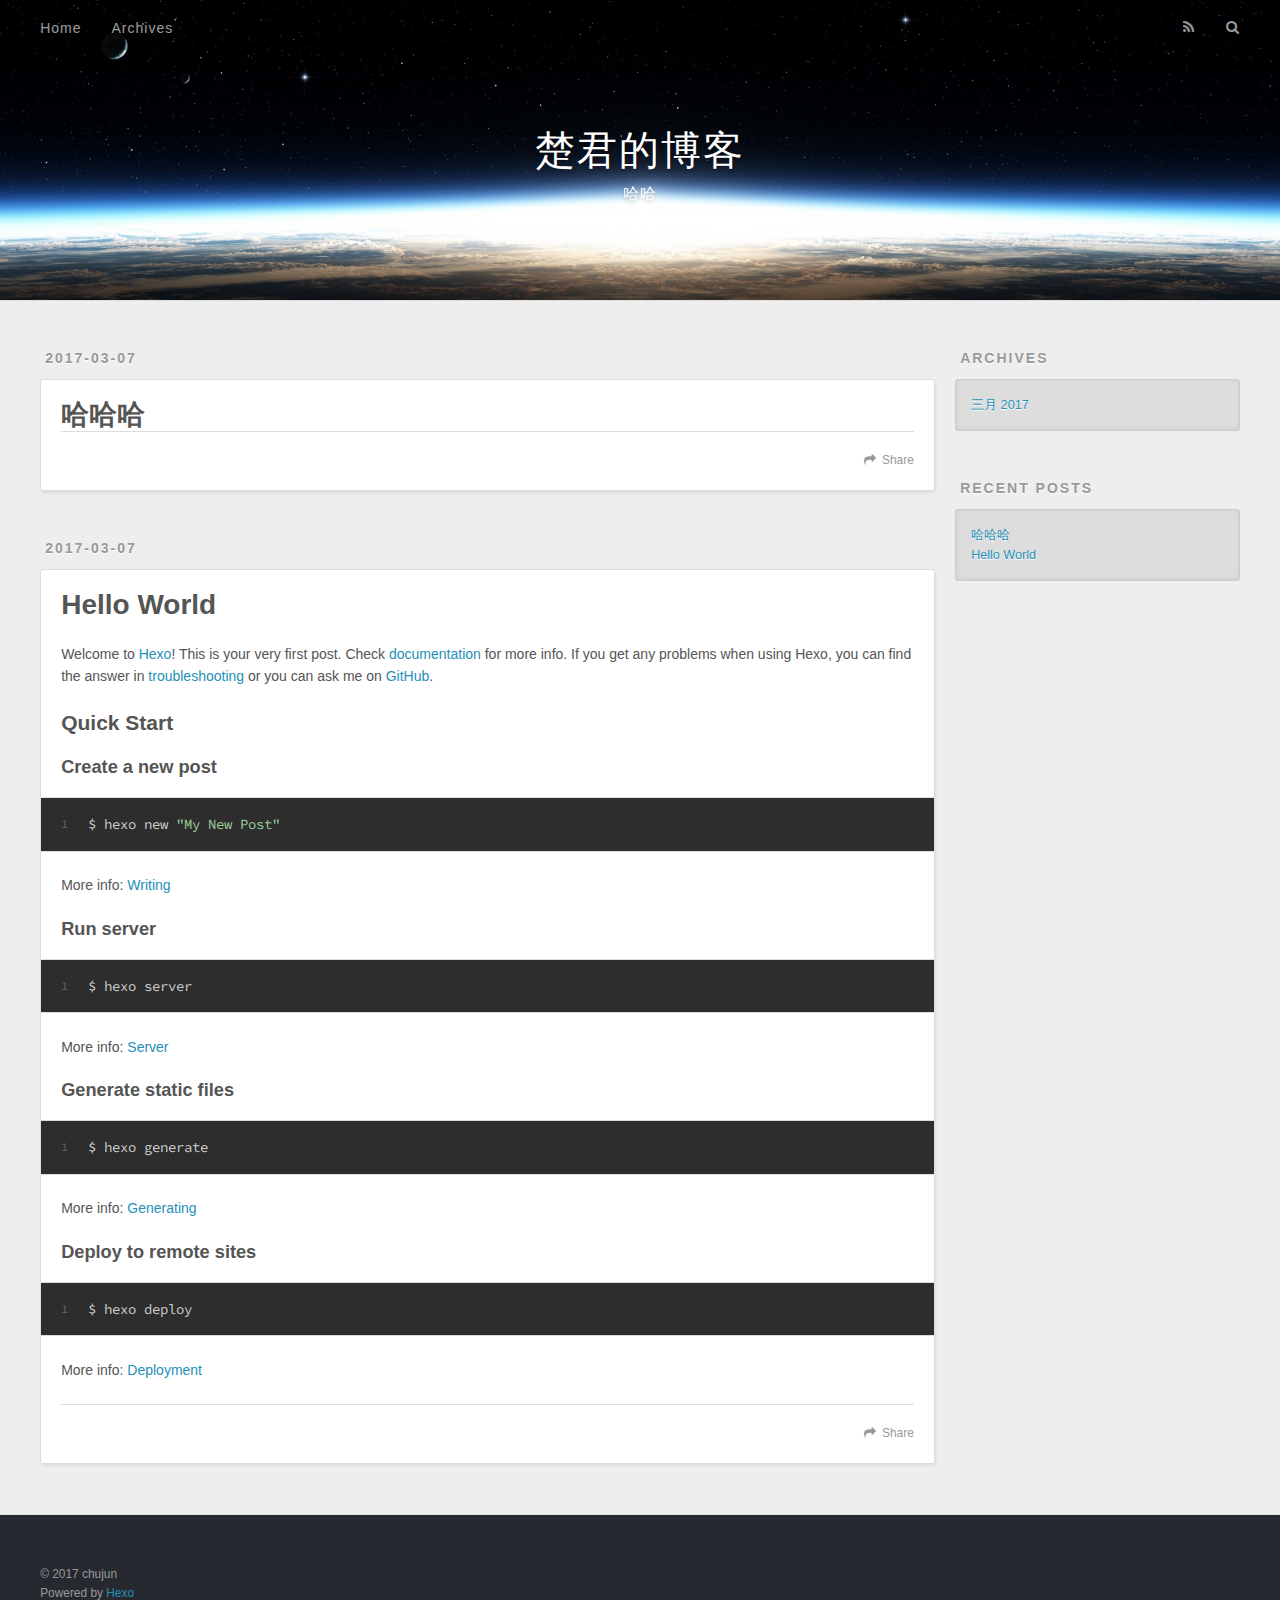
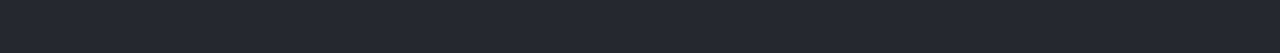
==== index.html @ c707a4be "Site updated: 2017-03-08 10:48:55" ====
<!DOCTYPE html>
<html>
<head>
  <meta charset="utf-8">
  
  <title>楚君的博客</title>
  <meta name="viewport" content="width=device-width, initial-scale=1, maximum-scale=1">
  <meta name="description" content="哦哦">
<meta property="og:type" content="website">
<meta property="og:title" content="楚君的博客">
<meta property="og:url" content="http:ccking.info/index.html">
<meta property="og:site_name" content="楚君的博客">
<meta property="og:description" content="哦哦">
<meta name="twitter:card" content="summary">
<meta name="twitter:title" content="楚君的博客">
<meta name="twitter:description" content="哦哦">
  
    <link rel="alternate" href="/atom.xml" title="楚君的博客" type="application/atom+xml">
  
  
    <link rel="icon" href="/favicon.png">
  
  
    <link href="//fonts.googleapis.com/css?family=Source+Code+Pro" rel="stylesheet" type="text/css">
  
  <link rel="stylesheet" href="/css/style.css">
  

</head>

<body>
  <div id="container">
    <div id="wrap">
      <header id="header">
  <div id="banner"></div>
  <div id="header-outer" class="outer">
    <div id="header-title" class="inner">
      <h1 id="logo-wrap">
        <a href="/" id="logo">楚君的博客</a>
      </h1>
      
        <h2 id="subtitle-wrap">
          <a href="/" id="subtitle">哈哈</a>
        </h2>
      
    </div>
    <div id="header-inner" class="inner">
      <nav id="main-nav">
        <a id="main-nav-toggle" class="nav-icon"></a>
        
          <a class="main-nav-link" href="/">Home</a>
        
          <a class="main-nav-link" href="/archives">Archives</a>
        
      </nav>
      <nav id="sub-nav">
        
          <a id="nav-rss-link" class="nav-icon" href="/atom.xml" title="RSS Feed"></a>
        
        <a id="nav-search-btn" class="nav-icon" title="Search"></a>
      </nav>
      <div id="search-form-wrap">
        <form action="//google.com/search" method="get" accept-charset="UTF-8" class="search-form"><input type="search" name="q" results="0" class="search-form-input" placeholder="Search"><button type="submit" class="search-form-submit">&#xF002;</button><input type="hidden" name="sitesearch" value="http:ccking.info"></form>
      </div>
    </div>
  </div>
</header>
      <div class="outer">
        <section id="main">
  
    <article id="post-文章标题" class="article article-type-post" itemscope itemprop="blogPost">
  <div class="article-meta">
    <a href="/2017/03/07/文章标题/" class="article-date">
  <time datetime="2017-03-07T07:04:14.000Z" itemprop="datePublished">2017-03-07</time>
</a>
    
  </div>
  <div class="article-inner">
    
    
      <header class="article-header">
        
  
    <h1 itemprop="name">
      <a class="article-title" href="/2017/03/07/文章标题/">哈哈哈</a>
    </h1>
  

      </header>
    
    <div class="article-entry" itemprop="articleBody">
      
        
      
    </div>
    <footer class="article-footer">
      <a data-url="http:ccking.info/2017/03/07/文章标题/" data-id="cj00d6znf0001zcvlt8a88esb" class="article-share-link">Share</a>
      
      
    </footer>
  </div>
  
</article>


  
    <article id="post-hello-world" class="article article-type-post" itemscope itemprop="blogPost">
  <div class="article-meta">
    <a href="/2017/03/07/hello-world/" class="article-date">
  <time datetime="2017-03-07T06:38:10.847Z" itemprop="datePublished">2017-03-07</time>
</a>
    
  </div>
  <div class="article-inner">
    
    
      <header class="article-header">
        
  
    <h1 itemprop="name">
      <a class="article-title" href="/2017/03/07/hello-world/">Hello World</a>
    </h1>
  

      </header>
    
    <div class="article-entry" itemprop="articleBody">
      
        <p>Welcome to <a href="https://hexo.io/" target="_blank" rel="external">Hexo</a>! This is your very first post. Check <a href="https://hexo.io/docs/" target="_blank" rel="external">documentation</a> for more info. If you get any problems when using Hexo, you can find the answer in <a href="https://hexo.io/docs/troubleshooting.html" target="_blank" rel="external">troubleshooting</a> or you can ask me on <a href="https://github.com/hexojs/hexo/issues" target="_blank" rel="external">GitHub</a>.</p>
<h2 id="Quick-Start"><a href="#Quick-Start" class="headerlink" title="Quick Start"></a>Quick Start</h2><h3 id="Create-a-new-post"><a href="#Create-a-new-post" class="headerlink" title="Create a new post"></a>Create a new post</h3><figure class="highlight bash"><table><tr><td class="gutter"><pre><div class="line">1</div></pre></td><td class="code"><pre><div class="line">$ hexo new <span class="string">"My New Post"</span></div></pre></td></tr></table></figure>
<p>More info: <a href="https://hexo.io/docs/writing.html" target="_blank" rel="external">Writing</a></p>
<h3 id="Run-server"><a href="#Run-server" class="headerlink" title="Run server"></a>Run server</h3><figure class="highlight bash"><table><tr><td class="gutter"><pre><div class="line">1</div></pre></td><td class="code"><pre><div class="line">$ hexo server</div></pre></td></tr></table></figure>
<p>More info: <a href="https://hexo.io/docs/server.html" target="_blank" rel="external">Server</a></p>
<h3 id="Generate-static-files"><a href="#Generate-static-files" class="headerlink" title="Generate static files"></a>Generate static files</h3><figure class="highlight bash"><table><tr><td class="gutter"><pre><div class="line">1</div></pre></td><td class="code"><pre><div class="line">$ hexo generate</div></pre></td></tr></table></figure>
<p>More info: <a href="https://hexo.io/docs/generating.html" target="_blank" rel="external">Generating</a></p>
<h3 id="Deploy-to-remote-sites"><a href="#Deploy-to-remote-sites" class="headerlink" title="Deploy to remote sites"></a>Deploy to remote sites</h3><figure class="highlight bash"><table><tr><td class="gutter"><pre><div class="line">1</div></pre></td><td class="code"><pre><div class="line">$ hexo deploy</div></pre></td></tr></table></figure>
<p>More info: <a href="https://hexo.io/docs/deployment.html" target="_blank" rel="external">Deployment</a></p>

      
    </div>
    <footer class="article-footer">
      <a data-url="http:ccking.info/2017/03/07/hello-world/" data-id="cj00d6zna0000zcvluca8u1fz" class="article-share-link">Share</a>
      
      
    </footer>
  </div>
  
</article>


  

</section>
        
          <aside id="sidebar">
  
    

  
    

  
    
  
    
  <div class="widget-wrap">
    <h3 class="widget-title">Archives</h3>
    <div class="widget">
      <ul class="archive-list"><li class="archive-list-item"><a class="archive-list-link" href="/archives/2017/03/">三月 2017</a></li></ul>
    </div>
  </div>


  
    
  <div class="widget-wrap">
    <h3 class="widget-title">Recent Posts</h3>
    <div class="widget">
      <ul>
        
          <li>
            <a href="/2017/03/07/文章标题/">哈哈哈</a>
          </li>
        
          <li>
            <a href="/2017/03/07/hello-world/">Hello World</a>
          </li>
        
      </ul>
    </div>
  </div>

  
</aside>
        
      </div>
      <footer id="footer">
  
  <div class="outer">
    <div id="footer-info" class="inner">
      &copy; 2017 chujun<br>
      Powered by <a href="http://hexo.io/" target="_blank">Hexo</a>
    </div>
  </div>
</footer>
    </div>
    <nav id="mobile-nav">
  
    <a href="/" class="mobile-nav-link">Home</a>
  
    <a href="/archives" class="mobile-nav-link">Archives</a>
  
</nav>
    

<script src="//ajax.googleapis.com/ajax/libs/jquery/2.0.3/jquery.min.js"></script>


  <link rel="stylesheet" href="/fancybox/jquery.fancybox.css">
  <script src="/fancybox/jquery.fancybox.pack.js"></script>


<script src="/js/script.js"></script>

  </div>
</body>
</html>
---- css/style.css ----
body {
  width: 100%;
}
body:before,
body:after {
  content: "";
  display: table;
}
body:after {
  clear: both;
}
html,
body,
div,
span,
applet,
object,
iframe,
h1,
h2,
h3,
h4,
h5,
h6,
p,
blockquote,
pre,
a,
abbr,
acronym,
address,
big,
cite,
code,
del,
dfn,
em,
img,
ins,
kbd,
q,
s,
samp,
small,
strike,
strong,
sub,
sup,
tt,
var,
dl,
dt,
dd,
ol,
ul,
li,
fieldset,
form,
label,
legend,
table,
caption,
tbody,
tfoot,
thead,
tr,
th,
td {
  margin: 0;
  padding: 0;
  border: 0;
  outline: 0;
  font-weight: inherit;
  font-style: inherit;
  font-family: inherit;
  font-size: 100%;
  vertical-align: baseline;
}
body {
  line-height: 1;
  color: #000;
  background: #fff;
}
ol,
ul {
  list-style: none;
}
table {
  border-collapse: separate;
  border-spacing: 0;
  vertical-align: middle;
}
caption,
th,
td {
  text-align: left;
  font-weight: normal;
  vertical-align: middle;
}
a img {
  border: none;
}
input,
button {
  margin: 0;
  padding: 0;
}
input::-moz-focus-inner,
button::-moz-focus-inner {
  border: 0;
  padding: 0;
}
@font-face {
  font-family: FontAwesome;
  font-style: normal;
  font-weight: normal;
  src: url("fonts/fontawesome-webfont.eot?v=#4.0.3");
  src: url("fonts/fontawesome-webfont.eot?#iefix&v=#4.0.3") format("embedded-opentype"), url("fonts/fontawesome-webfont.woff?v=#4.0.3") format("woff"), url("fonts/fontawesome-webfont.ttf?v=#4.0.3") format("truetype"), url("fonts/fontawesome-webfont.svg#fontawesomeregular?v=#4.0.3") format("svg");
}
html,
body,
#container {
  height: 100%;
}
body {
  background: #eee;
  font: 14px "Helvetica Neue", Helvetica, Arial, sans-serif;
  -webkit-text-size-adjust: 100%;
}
.outer {
  max-width: 1220px;
  margin: 0 auto;
  padding: 0 20px;
}
.outer:before,
.outer:after {
  content: "";
  display: table;
}
.outer:after {
  clear: both;
}
.inner {
  display: inline;
  float: left;
  width: 98.33333333333333%;
  margin: 0 0.833333333333333%;
}
.left,
.alignleft {
  float: left;
}
.right,
.alignright {
  float: right;
}
.clear {
  clear: both;
}
#container {
  position: relative;
}
.mobile-nav-on {
  overflow: hidden;
}
#wrap {
  height: 100%;
  width: 100%;
  position: absolute;
  top: 0;
  left: 0;
  -webkit-transition: 0.2s ease-out;
  -moz-transition: 0.2s ease-out;
  -ms-transition: 0.2s ease-out;
  transition: 0.2s ease-out;
  z-index: 1;
  background: #eee;
}
.mobile-nav-on #wrap {
  left: 280px;
}
@media screen and (min-width: 768px) {
  #main {
    display: inline;
    float: left;
    width: 73.33333333333333%;
    margin: 0 0.833333333333333%;
  }
}
.article-date,
.article-category-link,
.archive-year,
.widget-title {
  text-decoration: none;
  text-transform: uppercase;
  letter-spacing: 2px;
  color: #999;
  margin-bottom: 1em;
  margin-left: 5px;
  line-height: 1em;
  text-shadow: 0 1px #fff;
  font-weight: bold;
}
.article-inner,
.archive-article-inner {
  background: #fff;
  -webkit-box-shadow: 1px 2px 3px #ddd;
  box-shadow: 1px 2px 3px #ddd;
  border: 1px solid #ddd;
  border-radius: 3px;
}
.article-entry h1,
.widget h1 {
  font-size: 2em;
}
.article-entry h2,
.widget h2 {
  font-size: 1.5em;
}
.article-entry h3,
.widget h3 {
  font-size: 1.3em;
}
.article-entry h4,
.widget h4 {
  font-size: 1.2em;
}
.article-entry h5,
.widget h5 {
  font-size: 1em;
}
.article-entry h6,
.widget h6 {
  font-size: 1em;
  color: #999;
}
.article-entry hr,
.widget hr {
  border: 1px dashed #ddd;
}
.article-entry strong,
.widget strong {
  font-weight: bold;
}
.article-entry em,
.widget em,
.article-entry cite,
.widget cite {
  font-style: italic;
}
.article-entry sup,
.widget sup,
.article-entry sub,
.widget sub {
  font-size: 0.75em;
  line-height: 0;
  position: relative;
  vertical-align: baseline;
}
.article-entry sup,
.widget sup {
  top: -0.5em;
}
.article-entry sub,
.widget sub {
  bottom: -0.2em;
}
.article-entry small,
.widget small {
  font-size: 0.85em;
}
.article-entry acronym,
.widget acronym,
.article-entry abbr,
.widget abbr {
  border-bottom: 1px dotted;
}
.article-entry ul,
.widget ul,
.article-entry ol,
.widget ol,
.article-entry dl,
.widget dl {
  margin: 0 20px;
  line-height: 1.6em;
}
.article-entry ul ul,
.widget ul ul,
.article-entry ol ul,
.widget ol ul,
.article-entry ul ol,
.widget ul ol,
.article-entry ol ol,
.widget ol ol {
  margin-top: 0;
  margin-bottom: 0;
}
.article-entry ul,
.widget ul {
  list-style: disc;
}
.article-entry ol,
.widget ol {
  list-style: decimal;
}
.article-entry dt,
.widget dt {
  font-weight: bold;
}
#header {
  height: 300px;
  position: relative;
  border-bottom: 1px solid #ddd;
}
#header:before,
#header:after {
  content: "";
  position: absolute;
  left: 0;
  right: 0;
  height: 40px;
}
#header:before {
  top: 0;
  background: -webkit-linear-gradient(rgba(0,0,0,0.2), transparent);
  background: -moz-linear-gradient(rgba(0,0,0,0.2), transparent);
  background: -ms-linear-gradient(rgba(0,0,0,0.2), transparent);
  background: linear-gradient(rgba(0,0,0,0.2), transparent);
}
#header:after {
  bottom: 0;
  background: -webkit-linear-gradient(transparent, rgba(0,0,0,0.2));
  background: -moz-linear-gradient(transparent, rgba(0,0,0,0.2));
  background: -ms-linear-gradient(transparent, rgba(0,0,0,0.2));
  background: linear-gradient(transparent, rgba(0,0,0,0.2));
}
#header-outer {
  height: 100%;
  position: relative;
}
#header-inner {
  position: relative;
  overflow: hidden;
}
#banner {
  position: absolute;
  top: 0;
  left: 0;
  width: 100%;
  height: 100%;
  background: url("images/banner.jpg") center #000;
  -webkit-background-size: cover;
  -moz-background-size: cover;
  background-size: cover;
  z-index: -1;
}
#header-title {
  text-align: center;
  height: 40px;
  position: absolute;
  top: 50%;
  left: 0;
  margin-top: -20px;
}
#logo,
#subtitle {
  text-decoration: none;
  color: #fff;
  font-weight: 300;
  text-shadow: 0 1px 4px rgba(0,0,0,0.3);
}
#logo {
  font-size: 40px;
  line-height: 40px;
  letter-spacing: 2px;
}
#subtitle {
  font-size: 16px;
  line-height: 16px;
  letter-spacing: 1px;
}
#subtitle-wrap {
  margin-top: 16px;
}
#main-nav {
  float: left;
  margin-left: -15px;
}
.nav-icon,
.main-nav-link {
  float: left;
  color: #fff;
  opacity: 0.6;
  text-decoration: none;
  text-shadow: 0 1px rgba(0,0,0,0.2);
  -webkit-transition: opacity 0.2s;
  -moz-transition: opacity 0.2s;
  -ms-transition: opacity 0.2s;
  transition: opacity 0.2s;
  display: block;
  padding: 20px 15px;
}
.nav-icon:hover,
.main-nav-link:hover {
  opacity: 1;
}
.nav-icon {
  font-family: FontAwesome;
  text-align: center;
  font-size: 14px;
  width: 14px;
  height: 14px;
  padding: 20px 15px;
  position: relative;
  cursor: pointer;
}
.main-nav-link {
  font-weight: 300;
  letter-spacing: 1px;
}
@media screen and (max-width: 479px) {
  .main-nav-link {
    display: none;
  }
}
#main-nav-toggle {
  display: none;
}
#main-nav-toggle:before {
  content: "\f0c9";
}
@media screen and (max-width: 479px) {
  #main-nav-toggle {
    display: block;
  }
}
#sub-nav {
  float: right;
  margin-right: -15px;
}
#nav-rss-link:before {
  content: "\f09e";
}
#nav-search-btn:before {
  content: "\f002";
}
#search-form-wrap {
  position: absolute;
  top: 15px;
  width: 150px;
  height: 30px;
  right: -150px;
  opacity: 0;
  -webkit-transition: 0.2s ease-out;
  -moz-transition: 0.2s ease-out;
  -ms-transition: 0.2s ease-out;
  transition: 0.2s ease-out;
}
#search-form-wrap.on {
  opacity: 1;
  right: 0;
}
@media screen and (max-width: 479px) {
  #search-form-wrap {
    width: 100%;
    right: -100%;
  }
}
.search-form {
  position: absolute;
  top: 0;
  left: 0;
  right: 0;
  background: #fff;
  padding: 5px 15px;
  border-radius: 15px;
  -webkit-box-shadow: 0 0 10px rgba(0,0,0,0.3);
  box-shadow: 0 0 10px rgba(0,0,0,0.3);
}
.search-form-input {
  border: none;
  background: none;
  color: #555;
  width: 100%;
  font: 13px "Helvetica Neue", Helvetica, Arial, sans-serif;
  outline: none;
}
.search-form-input::-webkit-search-results-decoration,
.search-form-input::-webkit-search-cancel-button {
  -webkit-appearance: none;
}
.search-form-submit {
  position: absolute;
  top: 50%;
  right: 10px;
  margin-top: -7px;
  font: 13px FontAwesome;
  border: none;
  background: none;
  color: #bbb;
  cursor: pointer;
}
.search-form-submit:hover,
.search-form-submit:focus {
  color: #777;
}
.article {
  margin: 50px 0;
}
.article-inner {
  overflow: hidden;
}
.article-meta:before,
.article-meta:after {
  content: "";
  display: table;
}
.article-meta:after {
  clear: both;
}
.article-date {
  float: left;
}
.article-category {
  float: left;
  line-height: 1em;
  color: #ccc;
  text-shadow: 0 1px #fff;
  margin-left: 8px;
}
.article-category:before {
  content: "\2022";
}
.article-category-link {
  margin: 0 12px 1em;
}
.article-header {
  padding: 20px 20px 0;
}
.article-title {
  text-decoration: none;
  font-size: 2em;
  font-weight: bold;
  color: #555;
  line-height: 1.1em;
  -webkit-transition: color 0.2s;
  -moz-transition: color 0.2s;
  -ms-transition: color 0.2s;
  transition: color 0.2s;
}
a.article-title:hover {
  color: #258fb8;
}
.article-entry {
  color: #555;
  padding: 0 20px;
}
.article-entry:before,
.article-entry:after {
  content: "";
  display: table;
}
.article-entry:after {
  clear: both;
}
.article-entry p,
.article-entry table {
  line-height: 1.6em;
  margin: 1.6em 0;
}
.article-entry h1,
.article-entry h2,
.article-entry h3,
.article-entry h4,
.article-entry h5,
.article-entry h6 {
  font-weight: bold;
}
.article-entry h1,
.article-entry h2,
.article-entry h3,
.article-entry h4,
.article-entry h5,
.article-entry h6 {
  line-height: 1.1em;
  margin: 1.1em 0;
}
.article-entry a {
  color: #258fb8;
  text-decoration: none;
}
.article-entry a:hover {
  text-decoration: underline;
}
.article-entry ul,
.article-entry ol,
.article-entry dl {
  margin-top: 1.6em;
  margin-bottom: 1.6em;
}
.article-entry img,
.article-entry video {
  max-width: 100%;
  height: auto;
  display: block;
  margin: auto;
}
.article-entry iframe {
  border: none;
}
.article-entry table {
  width: 100%;
  border-collapse: collapse;
  border-spacing: 0;
}
.article-entry th {
  font-weight: bold;
  border-bottom: 3px solid #ddd;
  padding-bottom: 0.5em;
}
.article-entry td {
  border-bottom: 1px solid #ddd;
  padding: 10px 0;
}
.article-entry blockquote {
  font-family: Georgia, "Times New Roman", serif;
  font-size: 1.4em;
  margin: 1.6em 20px;
  text-align: center;
}
.article-entry blockquote footer {
  font-size: 14px;
  margin: 1.6em 0;
  font-family: "Helvetica Neue", Helvetica, Arial, sans-serif;
}
.article-entry blockquote footer cite:before {
  content: "—";
  padding: 0 0.5em;
}
.article-entry .pullquote {
  text-align: left;
  width: 45%;
  margin: 0;
}
.article-entry .pullquote.left {
  margin-left: 0.5em;
  margin-right: 1em;
}
.article-entry .pullquote.right {
  margin-right: 0.5em;
  margin-left: 1em;
}
.article-entry .caption {
  color: #999;
  display: block;
  font-size: 0.9em;
  margin-top: 0.5em;
  position: relative;
  text-align: center;
}
.article-entry .video-container {
  position: relative;
  padding-top: 56.25%;
  height: 0;
  overflow: hidden;
}
.article-entry .video-container iframe,
.article-entry .video-container object,
.article-entry .video-container embed {
  position: absolute;
  top: 0;
  left: 0;
  width: 100%;
  height: 100%;
  margin-top: 0;
}
.article-more-link a {
  display: inline-block;
  line-height: 1em;
  padding: 6px 15px;
  border-radius: 15px;
  background: #eee;
  color: #999;
  text-shadow: 0 1px #fff;
  text-decoration: none;
}
.article-more-link a:hover {
  background: #258fb8;
  color: #fff;
  text-decoration: none;
  text-shadow: 0 1px #1e7293;
}
.article-footer {
  font-size: 0.85em;
  line-height: 1.6em;
  border-top: 1px solid #ddd;
  padding-top: 1.6em;
  margin: 0 20px 20px;
}
.article-footer:before,
.article-footer:after {
  content: "";
  display: table;
}
.article-footer:after {
  clear: both;
}
.article-footer a {
  color: #999;
  text-decoration: none;
}
.article-footer a:hover {
  color: #555;
}
.article-tag-list-item {
  float: left;
  margin-right: 10px;
}
.article-tag-list-link:before {
  content: "#";
}
.article-comment-link {
  float: right;
}
.article-comment-link:before {
  content: "\f075";
  font-family: FontAwesome;
  padding-right: 8px;
}
.article-share-link {
  cursor: pointer;
  float: right;
  margin-left: 20px;
}
.article-share-link:before {
  content: "\f064";
  font-family: FontAwesome;
  padding-right: 6px;
}
#article-nav {
  position: relative;
}
#article-nav:before,
#article-nav:after {
  content: "";
  display: table;
}
#article-nav:after {
  clear: both;
}
@media screen and (min-width: 768px) {
  #article-nav {
    margin: 50px 0;
  }
  #article-nav:before {
    width: 8px;
    height: 8px;
    position: absolute;
    top: 50%;
    left: 50%;
    margin-top: -4px;
    margin-left: -4px;
    content: "";
    border-radius: 50%;
    background: #ddd;
    -webkit-box-shadow: 0 1px 2px #fff;
    box-shadow: 0 1px 2px #fff;
  }
}
.article-nav-link-wrap {
  text-decoration: none;
  text-shadow: 0 1px #fff;
  color: #999;
  -webkit-box-sizing: border-box;
  -moz-box-sizing: border-box;
  box-sizing: border-box;
  margin-top: 50px;
  text-align: center;
  display: block;
}
.article-nav-link-wrap:hover {
  color: #555;
}
@media screen and (min-width: 768px) {
  .article-nav-link-wrap {
    width: 50%;
    margin-top: 0;
  }
}
@media screen and (min-width: 768px) {
  #article-nav-newer {
    float: left;
    text-align: right;
    padding-right: 20px;
  }
}
@media screen and (min-width: 768px) {
  #article-nav-older {
    float: right;
    text-align: left;
    padding-left: 20px;
  }
}
.article-nav-caption {
  text-transform: uppercase;
  letter-spacing: 2px;
  color: #ddd;
  line-height: 1em;
  font-weight: bold;
}
#article-nav-newer .article-nav-caption {
  margin-right: -2px;
}
.article-nav-title {
  font-size: 0.85em;
  line-height: 1.6em;
  margin-top: 0.5em;
}
.article-share-box {
  position: absolute;
  display: none;
  background: #fff;
  -webkit-box-shadow: 1px 2px 10px rgba(0,0,0,0.2);
  box-shadow: 1px 2px 10px rgba(0,0,0,0.2);
  border-radius: 3px;
  margin-left: -145px;
  overflow: hidden;
  z-index: 1;
}
.article-share-box.on {
  display: block;
}
.article-share-input {
  width: 100%;
  background: none;
  -webkit-box-sizing: border-box;
  -moz-box-sizing: border-box;
  box-sizing: border-box;
  font: 14px "Helvetica Neue", Helvetica, Arial, sans-serif;
  padding: 0 15px;
  color: #555;
  outline: none;
  border: 1px solid #ddd;
  border-radius: 3px 3px 0 0;
  height: 36px;
  line-height: 36px;
}
.article-share-links {
  background: #eee;
}
.article-share-links:before,
.article-share-links:after {
  content: "";
  display: table;
}
.article-share-links:after {
  clear: both;
}
.article-share-twitter,
.article-share-facebook,
.article-share-pinterest,
.article-share-google {
  width: 50px;
  height: 36px;
  display: block;
  float: left;
  position: relative;
  color: #999;
  text-shadow: 0 1px #fff;
}
.article-share-twitter:before,
.article-share-facebook:before,
.article-share-pinterest:before,
.article-share-google:before {
  font-size: 20px;
  font-family: FontAwesome;
  width: 20px;
  height: 20px;
  position: absolute;
  top: 50%;
  left: 50%;
  margin-top: -10px;
  margin-left: -10px;
  text-align: center;
}
.article-share-twitter:hover,
.article-share-facebook:hover,
.article-share-pinterest:hover,
.article-share-google:hover {
  color: #fff;
}
.article-share-twitter:before {
  content: "\f099";
}
.article-share-twitter:hover {
  background: #00aced;
  text-shadow: 0 1px #008abe;
}
.article-share-facebook:before {
  content: "\f09a";
}
.article-share-facebook:hover {
  background: #3b5998;
  text-shadow: 0 1px #2f477a;
}
.article-share-pinterest:before {
  content: "\f0d2";
}
.article-share-pinterest:hover {
  background: #cb2027;
  text-shadow: 0 1px #a21a1f;
}
.article-share-google:before {
  content: "\f0d5";
}
.article-share-google:hover {
  background: #dd4b39;
  text-shadow: 0 1px #be3221;
}
.article-gallery {
  background: #000;
  position: relative;
}
.article-gallery-photos {
  position: relative;
  overflow: hidden;
}
.article-gallery-img {
  display: none;
  max-width: 100%;
}
.article-gallery-img:first-child {
  display: block;
}
.article-gallery-img.loaded {
  position: absolute;
  display: block;
}
.article-gallery-img img {
  display: block;
  max-width: 100%;
  margin: 0 auto;
}
#comments {
  background: #fff;
  -webkit-box-shadow: 1px 2px 3px #ddd;
  box-shadow: 1px 2px 3px #ddd;
  padding: 20px;
  border: 1px solid #ddd;
  border-radius: 3px;
  margin: 50px 0;
}
#comments a {
  color: #258fb8;
}
.archives-wrap {
  margin: 50px 0;
}
.archives:before,
.archives:after {
  content: "";
  display: table;
}
.archives:after {
  clear: both;
}
.archive-year-wrap {
  margin-bottom: 1em;
}
.archives {
  -webkit-column-gap: 10px;
  -moz-column-gap: 10px;
  column-gap: 10px;
}
@media screen and (min-width: 480px) and (max-width: 767px) {
  .archives {
    -webkit-column-count: 2;
    -moz-column-count: 2;
    column-count: 2;
  }
}
@media screen and (min-width: 768px) {
  .archives {
    -webkit-column-count: 3;
    -moz-column-count: 3;
    column-count: 3;
  }
}
.archive-article {
  -webkit-column-break-inside: avoid;
  page-break-inside: avoid;
  overflow: hidden;
  break-inside: avoid-column;
}
.archive-article-inner {
  padding: 10px;
  margin-bottom: 15px;
}
.archive-article-title {
  text-decoration: none;
  font-weight: bold;
  color: #555;
  -webkit-transition: color 0.2s;
  -moz-transition: color 0.2s;
  -ms-transition: color 0.2s;
  transition: color 0.2s;
  line-height: 1.6em;
}
.archive-article-title:hover {
  color: #258fb8;
}
.archive-article-footer {
  margin-top: 1em;
}
.archive-article-date {
  color: #999;
  text-decoration: none;
  font-size: 0.85em;
  line-height: 1em;
  margin-bottom: 0.5em;
  display: block;
}
#page-nav {
  margin: 50px auto;
  background: #fff;
  -webkit-box-shadow: 1px 2px 3px #ddd;
  box-shadow: 1px 2px 3px #ddd;
  border: 1px solid #ddd;
  border-radius: 3px;
  text-align: center;
  color: #999;
  overflow: hidden;
}
#page-nav:before,
#page-nav:after {
  content: "";
  display: table;
}
#page-nav:after {
  clear: both;
}
#page-nav a,
#page-nav span {
  padding: 10px 20px;
  line-height: 1;
  height: 2ex;
}
#page-nav a {
  color: #999;
  text-decoration: none;
}
#page-nav a:hover {
  background: #999;
  color: #fff;
}
#page-nav .prev {
  float: left;
}
#page-nav .next {
  float: right;
}
#page-nav .page-number {
  display: inline-block;
}
@media screen and (max-width: 479px) {
  #page-nav .page-number {
    display: none;
  }
}
#page-nav .current {
  color: #555;
  font-weight: bold;
}
#page-nav .space {
  color: #ddd;
}
#footer {
  background: #262a30;
  padding: 50px 0;
  border-top: 1px solid #ddd;
  color: #999;
}
#footer a {
  color: #258fb8;
  text-decoration: none;
}
#footer a:hover {
  text-decoration: underline;
}
#footer-info {
  line-height: 1.6em;
  font-size: 0.85em;
}
.article-entry pre,
.article-entry .highlight {
  background: #2d2d2d;
  margin: 0 -20px;
  padding: 15px 20px;
  border-style: solid;
  border-color: #ddd;
  border-width: 1px 0;
  overflow: auto;
  color: #ccc;
  line-height: 22.400000000000002px;
}
.article-entry .highlight .gutter pre,
.article-entry .gist .gist-file .gist-data .line-numbers {
  color: #666;
  font-size: 0.85em;
}
.article-entry pre,
.article-entry code {
  font-family: "Source Code Pro", Consolas, Monaco, Menlo, Consolas, monospace;
}
.article-entry code {
  background: #eee;
  text-shadow: 0 1px #fff;
  padding: 0 0.3em;
}
.article-entry pre code {
  background: none;
  text-shadow: none;
  padding: 0;
}
.article-entry .highlight pre {
  border: none;
  margin: 0;
  padding: 0;
}
.article-entry .highlight table {
  margin: 0;
  width: auto;
}
.article-entry .highlight td {
  border: none;
  padding: 0;
}
.article-entry .highlight figcaption {
  font-size: 0.85em;
  color: #999;
  line-height: 1em;
  margin-bottom: 1em;
}
.article-entry .highlight figcaption:before,
.article-entry .highlight figcaption:after {
  content: "";
  display: table;
}
.article-entry .highlight figcaption:after {
  clear: both;
}
.article-entry .highlight figcaption a {
  float: right;
}
.article-entry .highlight .gutter pre {
  text-align: right;
  padding-right: 20px;
}
.article-entry .highlight .line {
  height: 22.400000000000002px;
}
.article-entry .highlight .line.marked {
  background: #515151;
}
.article-entry .gist {
  margin: 0 -20px;
  border-style: solid;
  border-color: #ddd;
  border-width: 1px 0;
  background: #2d2d2d;
  padding: 15px 20px 15px 0;
}
.article-entry .gist .gist-file {
  border: none;
  font-family: "Source Code Pro", Consolas, Monaco, Menlo, Consolas, monospace;
  margin: 0;
}
.article-entry .gist .gist-file .gist-data {
  background: none;
  border: none;
}
.article-entry .gist .gist-file .gist-data .line-numbers {
  background: none;
  border: none;
  padding: 0 20px 0 0;
}
.article-entry .gist .gist-file .gist-data .line-data {
  padding: 0 !important;
}
.article-entry .gist .gist-file .highlight {
  margin: 0;
  padding: 0;
  border: none;
}
.article-entry .gist .gist-file .gist-meta {
  background: #2d2d2d;
  color: #999;
  font: 0.85em "Helvetica Neue", Helvetica, Arial, sans-serif;
  text-shadow: 0 0;
  padding: 0;
  margin-top: 1em;
  margin-left: 20px;
}
.article-entry .gist .gist-file .gist-meta a {
  color: #258fb8;
  font-weight: normal;
}
.article-entry .gist .gist-file .gist-meta a:hover {
  text-decoration: underline;
}
pre .comment,
pre .title {
  color: #999;
}
pre .variable,
pre .attribute,
pre .tag,
pre .regexp,
pre .ruby .constant,
pre .xml .tag .title,
pre .xml .pi,
pre .xml .doctype,
pre .html .doctype,
pre .css .id,
pre .css .class,
pre .css .pseudo {
  color: #f2777a;
}
pre .number,
pre .preprocessor,
pre .built_in,
pre .literal,
pre .params,
pre .constant {
  color: #f99157;
}
pre .class,
pre .ruby .class .title,
pre .css .rules .attribute {
  color: #9c9;
}
pre .string,
pre .value,
pre .inheritance,
pre .header,
pre .ruby .symbol,
pre .xml .cdata {
  color: #9c9;
}
pre .css .hexcolor {
  color: #6cc;
}
pre .function,
pre .python .decorator,
pre .python .title,
pre .ruby .function .title,
pre .ruby .title .keyword,
pre .perl .sub,
pre .javascript .title,
pre .coffeescript .title {
  color: #69c;
}
pre .keyword,
pre .javascript .function {
  color: #c9c;
}
@media screen and (max-width: 479px) {
  #mobile-nav {
    position: absolute;
    top: 0;
    left: 0;
    width: 280px;
    height: 100%;
    background: #191919;
    border-right: 1px solid #fff;
  }
}
@media screen and (max-width: 479px) {
  .mobile-nav-link {
    display: block;
    color: #999;
    text-decoration: none;
    padding: 15px 20px;
    font-weight: bold;
  }
  .mobile-nav-link:hover {
    color: #fff;
  }
}
@media screen and (min-width: 768px) {
  #sidebar {
    display: inline;
    float: left;
    width: 23.333333333333332%;
    margin: 0 0.833333333333333%;
  }
}
.widget-wrap {
  margin: 50px 0;
}
.widget {
  color: #777;
  text-shadow: 0 1px #fff;
  background: #ddd;
  -webkit-box-shadow: 0 -1px 4px #ccc inset;
  box-shadow: 0 -1px 4px #ccc inset;
  border: 1px solid #ccc;
  padding: 15px;
  border-radius: 3px;
}
.widget a {
  color: #258fb8;
  text-decoration: none;
}
.widget a:hover {
  text-decoration: underline;
}
.widget ul ul,
.widget ol ul,
.widget dl ul,
.widget ul ol,
.widget ol ol,
.widget dl ol,
.widget ul dl,
.widget ol dl,
.widget dl dl {
  margin-left: 15px;
  list-style: disc;
}
.widget {
  line-height: 1.6em;
  word-wrap: break-word;
  font-size: 0.9em;
}
.widget ul,
.widget ol {
  list-style: none;
  margin: 0;
}
.widget ul ul,
.widget ol ul,
.widget ul ol,
.widget ol ol {
  margin: 0 20px;
}
.widget ul ul,
.widget ol ul {
  list-style: disc;
}
.widget ul ol,
.widget ol ol {
  list-style: decimal;
}
.category-list-count,
.tag-list-count,
.archive-list-count {
  padding-left: 5px;
  color: #999;
  font-size: 0.85em;
}
.category-list-count:before,
.tag-list-count:before,
.archive-list-count:before {
  content: "(";
}
.category-list-count:after,
.tag-list-count:after,
.archive-list-count:after {
  content: ")";
}
.tagcloud a {
  margin-right: 5px;
  display: inline-block;
}
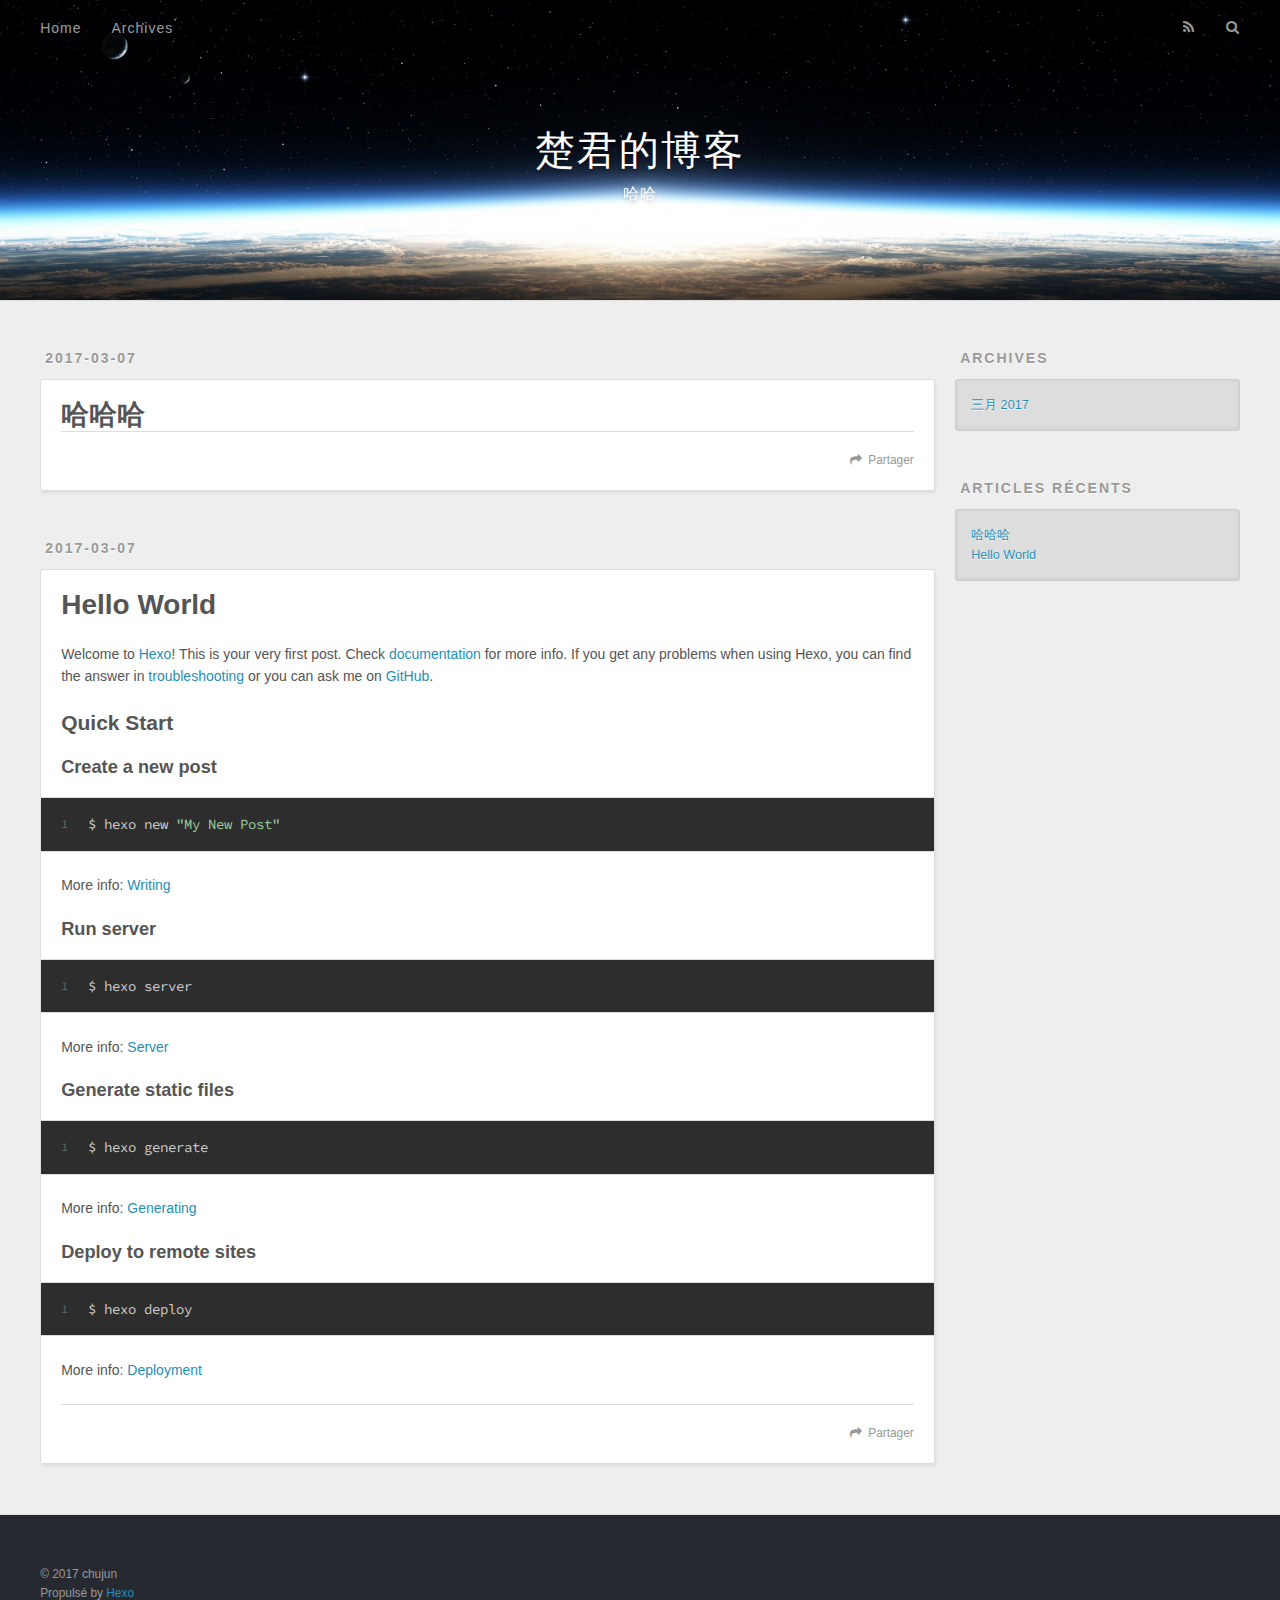
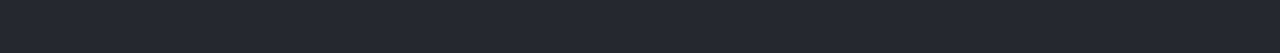
==== commit d94b685e: "Site updated: 2017-03-08 10:55:59" ====
--- a/index.html
+++ b/index.html
@@ -55,9 +55,9 @@
       </nav>
       <nav id="sub-nav">
         
-          <a id="nav-rss-link" class="nav-icon" href="/atom.xml" title="RSS Feed"></a>
-        
-        <a id="nav-search-btn" class="nav-icon" title="Search"></a>
+          <a id="nav-rss-link" class="nav-icon" href="/atom.xml" title="Flux RSS"></a>
+        
+        <a id="nav-search-btn" class="nav-icon" title="Rechercher"></a>
       </nav>
       <div id="search-form-wrap">
         <form action="//google.com/search" method="get" accept-charset="UTF-8" class="search-form"><input type="search" name="q" results="0" class="search-form-input" placeholder="Search"><button type="submit" class="search-form-submit">&#xF002;</button><input type="hidden" name="sitesearch" value="http:ccking.info"></form>
@@ -94,7 +94,7 @@
       
     </div>
     <footer class="article-footer">
-      <a data-url="http:ccking.info/2017/03/07/文章标题/" data-id="cj00d6znf0001zcvlt8a88esb" class="article-share-link">Share</a>
+      <a data-url="http:ccking.info/2017/03/07/文章标题/" data-id="cj00dh6o00001wsvlaa8y9ole" class="article-share-link">Partager</a>
       
       
     </footer>
@@ -139,7 +139,7 @@
       
     </div>
     <footer class="article-footer">
-      <a data-url="http:ccking.info/2017/03/07/hello-world/" data-id="cj00d6zna0000zcvluca8u1fz" class="article-share-link">Share</a>
+      <a data-url="http:ccking.info/2017/03/07/hello-world/" data-id="cj00dh6nw0000wsvl2cqkgs38" class="article-share-link">Partager</a>
       
       
     </footer>
@@ -174,7 +174,7 @@
   
     
   <div class="widget-wrap">
-    <h3 class="widget-title">Recent Posts</h3>
+    <h3 class="widget-title">Articles récents</h3>
     <div class="widget">
       <ul>
         
@@ -199,7 +199,7 @@
   <div class="outer">
     <div id="footer-info" class="inner">
       &copy; 2017 chujun<br>
-      Powered by <a href="http://hexo.io/" target="_blank">Hexo</a>
+      Propulsé by <a href="http://hexo.io/" target="_blank">Hexo</a>
     </div>
   </div>
 </footer>
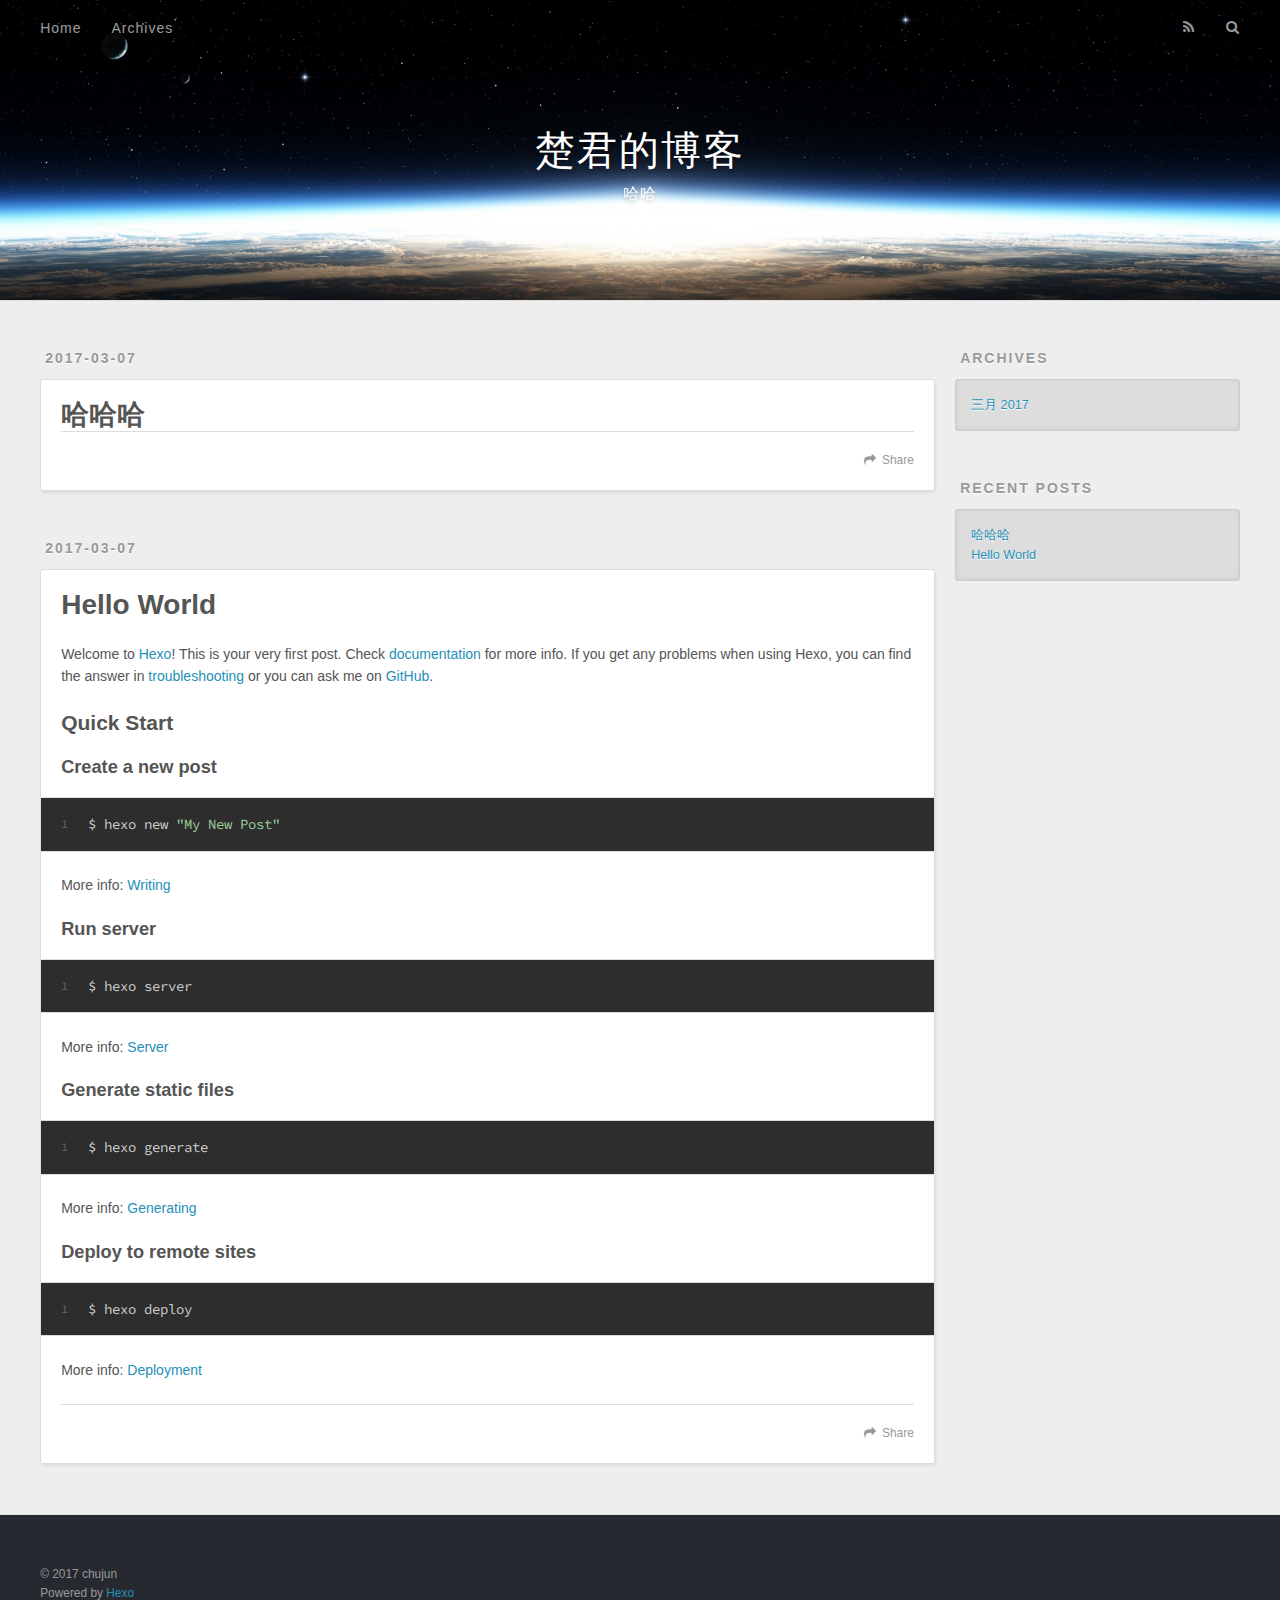
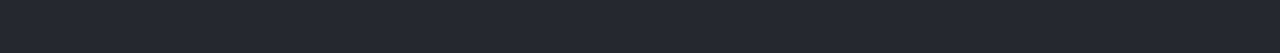
==== commit da6d9c69: "Site updated: 2017-03-08 11:10:23" ====
--- a/index.html
+++ b/index.html
@@ -55,9 +55,9 @@
       </nav>
       <nav id="sub-nav">
         
-          <a id="nav-rss-link" class="nav-icon" href="/atom.xml" title="Flux RSS"></a>
-        
-        <a id="nav-search-btn" class="nav-icon" title="Rechercher"></a>
+          <a id="nav-rss-link" class="nav-icon" href="/atom.xml" title="RSS Feed"></a>
+        
+        <a id="nav-search-btn" class="nav-icon" title="Search"></a>
       </nav>
       <div id="search-form-wrap">
         <form action="//google.com/search" method="get" accept-charset="UTF-8" class="search-form"><input type="search" name="q" results="0" class="search-form-input" placeholder="Search"><button type="submit" class="search-form-submit">&#xF002;</button><input type="hidden" name="sitesearch" value="http:ccking.info"></form>
@@ -94,7 +94,7 @@
       
     </div>
     <footer class="article-footer">
-      <a data-url="http:ccking.info/2017/03/07/文章标题/" data-id="cj00dh6o00001wsvlaa8y9ole" class="article-share-link">Partager</a>
+      <a data-url="http:ccking.info/2017/03/07/文章标题/" data-id="cj00dzoba0001j8vlm079i0z6" class="article-share-link">Share</a>
       
       
     </footer>
@@ -139,7 +139,7 @@
       
     </div>
     <footer class="article-footer">
-      <a data-url="http:ccking.info/2017/03/07/hello-world/" data-id="cj00dh6nw0000wsvl2cqkgs38" class="article-share-link">Partager</a>
+      <a data-url="http:ccking.info/2017/03/07/hello-world/" data-id="cj00dzoat0000j8vl9ffkiem6" class="article-share-link">Share</a>
       
       
     </footer>
@@ -174,7 +174,7 @@
   
     
   <div class="widget-wrap">
-    <h3 class="widget-title">Articles récents</h3>
+    <h3 class="widget-title">Recent Posts</h3>
     <div class="widget">
       <ul>
         
@@ -199,7 +199,7 @@
   <div class="outer">
     <div id="footer-info" class="inner">
       &copy; 2017 chujun<br>
-      Propulsé by <a href="http://hexo.io/" target="_blank">Hexo</a>
+      Powered by <a href="http://hexo.io/" target="_blank">Hexo</a>
     </div>
   </div>
 </footer>
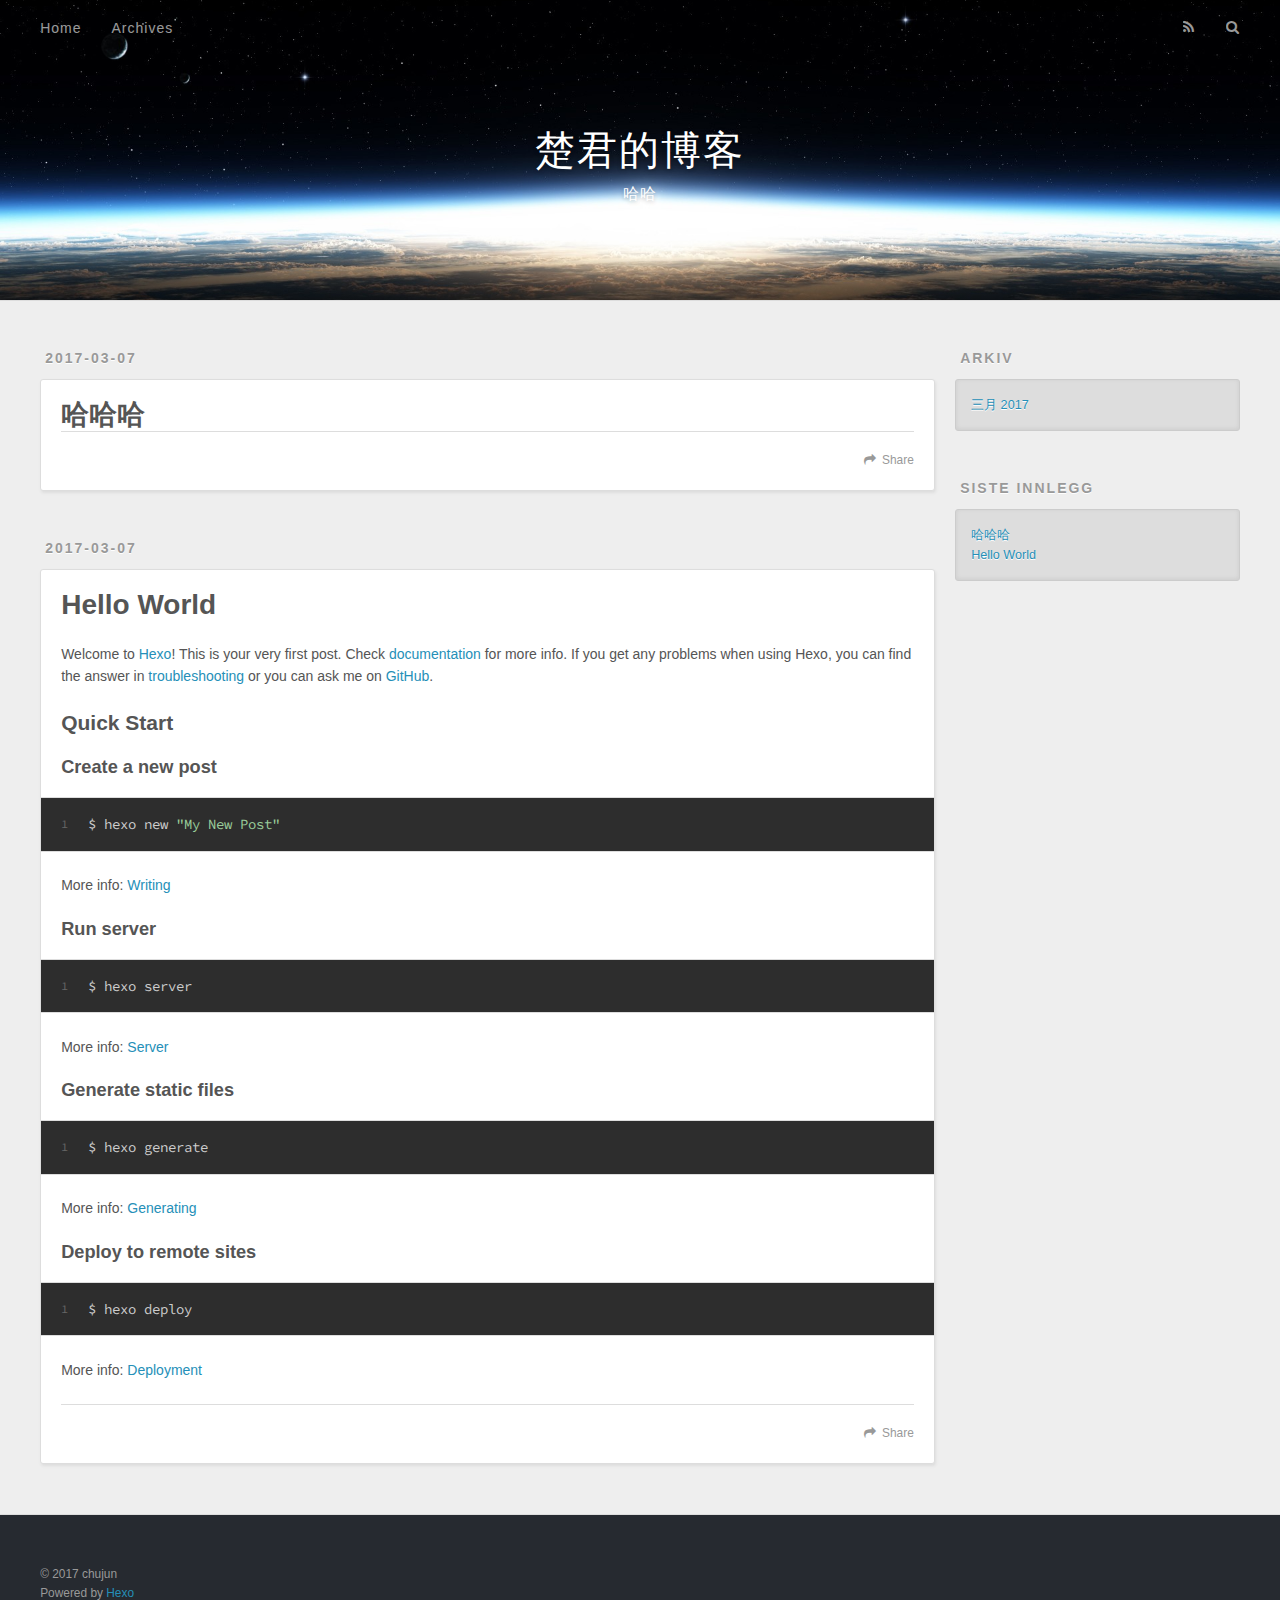
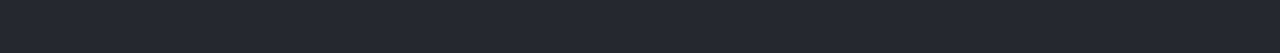
==== commit 34fddb2b: "Site updated: 2017-03-08 11:31:39" ====
--- a/index.html
+++ b/index.html
@@ -57,7 +57,7 @@
         
           <a id="nav-rss-link" class="nav-icon" href="/atom.xml" title="RSS Feed"></a>
         
-        <a id="nav-search-btn" class="nav-icon" title="Search"></a>
+        <a id="nav-search-btn" class="nav-icon" title="Søk"></a>
       </nav>
       <div id="search-form-wrap">
         <form action="//google.com/search" method="get" accept-charset="UTF-8" class="search-form"><input type="search" name="q" results="0" class="search-form-input" placeholder="Search"><button type="submit" class="search-form-submit">&#xF002;</button><input type="hidden" name="sitesearch" value="http:ccking.info"></form>
@@ -94,7 +94,7 @@
       
     </div>
     <footer class="article-footer">
-      <a data-url="http:ccking.info/2017/03/07/文章标题/" data-id="cj00dzoba0001j8vlm079i0z6" class="article-share-link">Share</a>
+      <a data-url="http:ccking.info/2017/03/07/文章标题/" data-id="cj00eqxxc0001povlhzfful94" class="article-share-link">Share</a>
       
       
     </footer>
@@ -139,7 +139,7 @@
       
     </div>
     <footer class="article-footer">
-      <a data-url="http:ccking.info/2017/03/07/hello-world/" data-id="cj00dzoat0000j8vl9ffkiem6" class="article-share-link">Share</a>
+      <a data-url="http:ccking.info/2017/03/07/hello-world/" data-id="cj00eqxww0000povl05o9js1w" class="article-share-link">Share</a>
       
       
     </footer>
@@ -164,7 +164,7 @@
   
     
   <div class="widget-wrap">
-    <h3 class="widget-title">Archives</h3>
+    <h3 class="widget-title">Arkiv</h3>
     <div class="widget">
       <ul class="archive-list"><li class="archive-list-item"><a class="archive-list-link" href="/archives/2017/03/">三月 2017</a></li></ul>
     </div>
@@ -174,7 +174,7 @@
   
     
   <div class="widget-wrap">
-    <h3 class="widget-title">Recent Posts</h3>
+    <h3 class="widget-title">Siste innlegg</h3>
     <div class="widget">
       <ul>
         
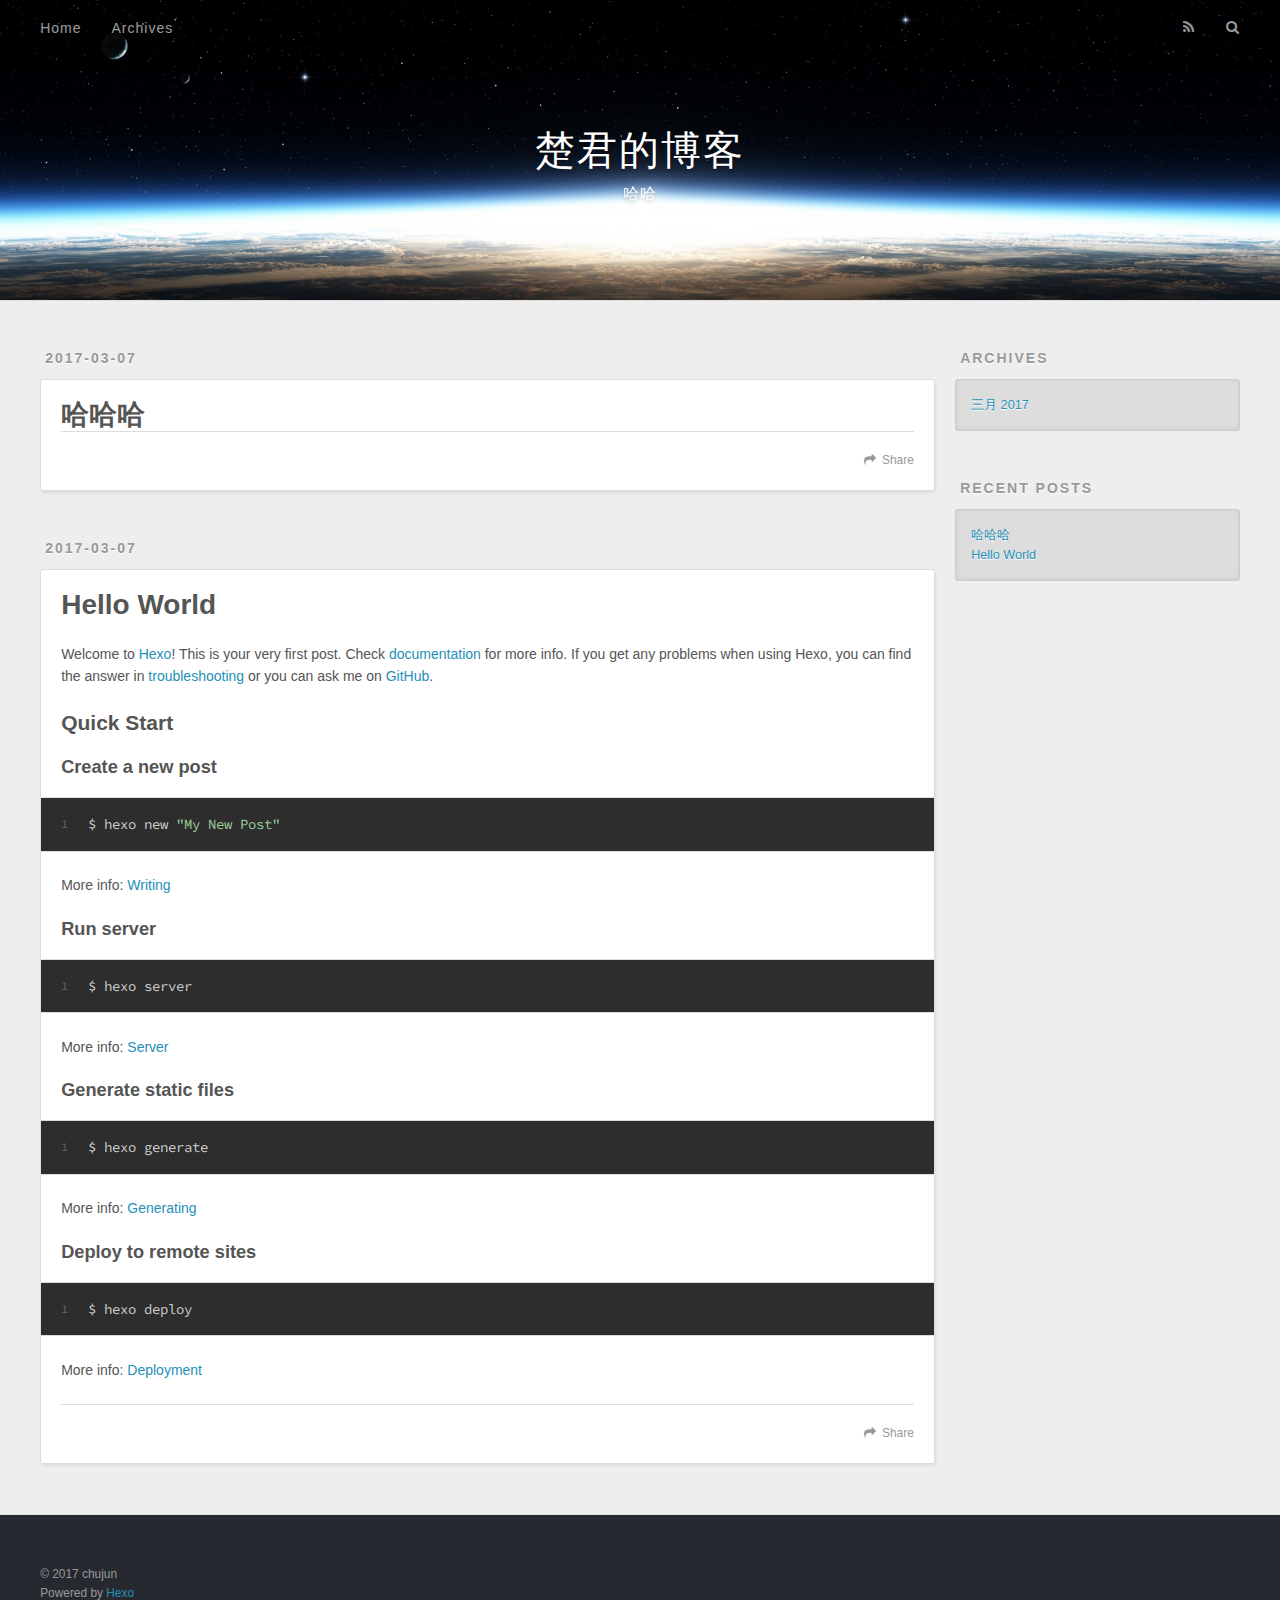
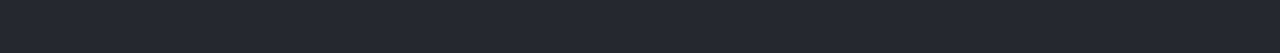
==== commit b9bda13d: "Site updated: 2017-03-08 11:45:52" ====
--- a/index.html
+++ b/index.html
@@ -57,7 +57,7 @@
         
           <a id="nav-rss-link" class="nav-icon" href="/atom.xml" title="RSS Feed"></a>
         
-        <a id="nav-search-btn" class="nav-icon" title="Søk"></a>
+        <a id="nav-search-btn" class="nav-icon" title="Search"></a>
       </nav>
       <div id="search-form-wrap">
         <form action="//google.com/search" method="get" accept-charset="UTF-8" class="search-form"><input type="search" name="q" results="0" class="search-form-input" placeholder="Search"><button type="submit" class="search-form-submit">&#xF002;</button><input type="hidden" name="sitesearch" value="http:ccking.info"></form>
@@ -94,7 +94,7 @@
       
     </div>
     <footer class="article-footer">
-      <a data-url="http:ccking.info/2017/03/07/文章标题/" data-id="cj00eqxxc0001povlhzfful94" class="article-share-link">Share</a>
+      <a data-url="http:ccking.info/2017/03/07/文章标题/" data-id="cj00f9b9i00019svlvxkxu5cj" class="article-share-link">Share</a>
       
       
     </footer>
@@ -139,7 +139,7 @@
       
     </div>
     <footer class="article-footer">
-      <a data-url="http:ccking.info/2017/03/07/hello-world/" data-id="cj00eqxww0000povl05o9js1w" class="article-share-link">Share</a>
+      <a data-url="http:ccking.info/2017/03/07/hello-world/" data-id="cj00f9b9d00009svle2d39uh8" class="article-share-link">Share</a>
       
       
     </footer>
@@ -164,7 +164,7 @@
   
     
   <div class="widget-wrap">
-    <h3 class="widget-title">Arkiv</h3>
+    <h3 class="widget-title">Archives</h3>
     <div class="widget">
       <ul class="archive-list"><li class="archive-list-item"><a class="archive-list-link" href="/archives/2017/03/">三月 2017</a></li></ul>
     </div>
@@ -174,7 +174,7 @@
   
     
   <div class="widget-wrap">
-    <h3 class="widget-title">Siste innlegg</h3>
+    <h3 class="widget-title">Recent Posts</h3>
     <div class="widget">
       <ul>
         
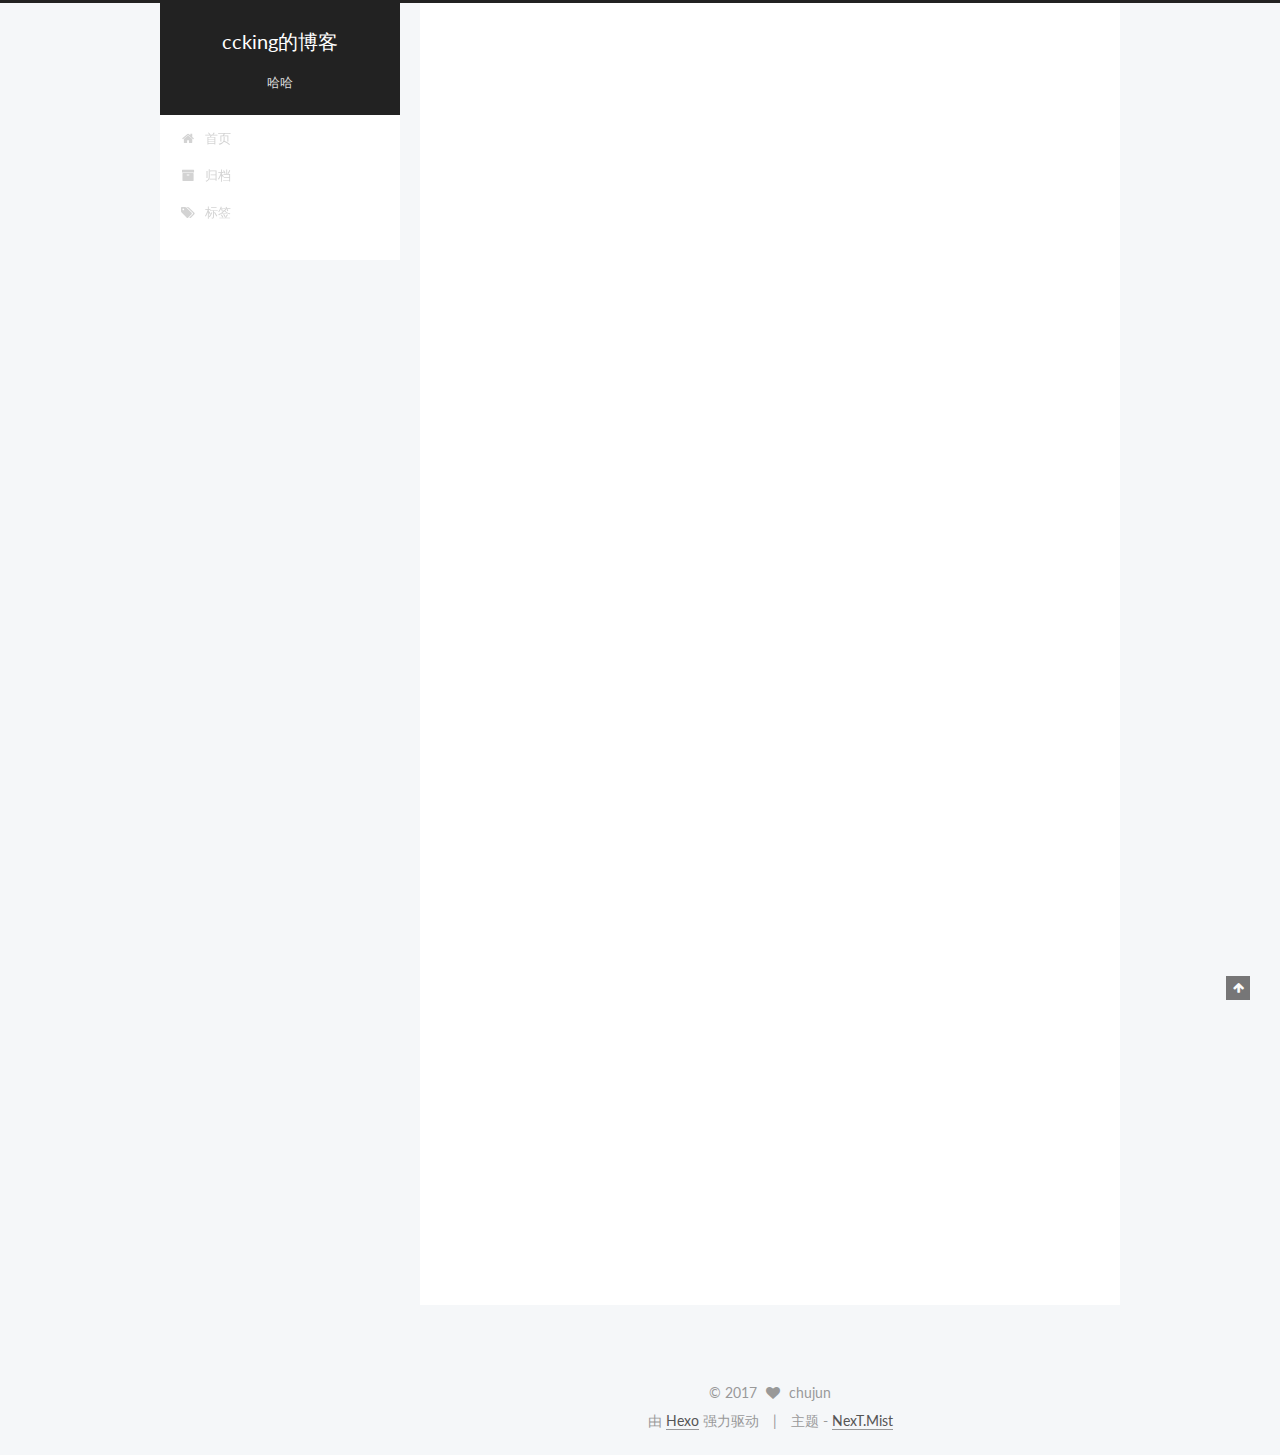
==== commit 4446679b: "Site updated: 2017-03-10 12:12:37" ====
--- a/index.html
+++ b/index.html
@@ -1,132 +1,450 @@
-<!DOCTYPE html>
-<html>
+<!doctype html>
+
+
+
+  
+
+
+<html class="theme-next mist use-motion" lang="zh-Hans">
 <head>
-  <meta charset="utf-8">
-  
-  <title>楚君的博客</title>
-  <meta name="viewport" content="width=device-width, initial-scale=1, maximum-scale=1">
-  <meta name="description" content="哦哦">
+  <meta charset="UTF-8"/>
+<meta http-equiv="X-UA-Compatible" content="IE=edge" />
+<meta name="viewport" content="width=device-width, initial-scale=1, maximum-scale=1"/>
+
+
+
+<meta http-equiv="Cache-Control" content="no-transform" />
+<meta http-equiv="Cache-Control" content="no-siteapp" />
+
+
+
+
+
+
+
+
+
+
+
+
+
+
+
+  
+  
+  <link href="/lib/fancybox/source/jquery.fancybox.css?v=2.1.5" rel="stylesheet" type="text/css" />
+
+
+
+
+  
+  
+  
+  
+
+  
+    
+    
+  
+
+  
+
+  
+
+  
+
+  
+
+  
+    
+    
+    <link href="//fonts.googleapis.com/css?family=Lato:300,300italic,400,400italic,700,700italic&subset=latin,latin-ext" rel="stylesheet" type="text/css">
+  
+
+
+
+
+
+
+<link href="/lib/font-awesome/css/font-awesome.min.css?v=4.6.2" rel="stylesheet" type="text/css" />
+
+<link href="/css/main.css?v=5.1.0" rel="stylesheet" type="text/css" />
+
+
+  <meta name="keywords" content="Hexo, NexT" />
+
+
+
+
+
+
+
+
+  <link rel="shortcut icon" type="image/x-icon" href="/favicon.ico?v=5.1.0" />
+
+
+
+
+
+
+<meta name="description" content="哦哦">
 <meta property="og:type" content="website">
-<meta property="og:title" content="楚君的博客">
+<meta property="og:title" content="ccking的博客">
 <meta property="og:url" content="http:ccking.info/index.html">
-<meta property="og:site_name" content="楚君的博客">
+<meta property="og:site_name" content="ccking的博客">
 <meta property="og:description" content="哦哦">
 <meta name="twitter:card" content="summary">
-<meta name="twitter:title" content="楚君的博客">
+<meta name="twitter:title" content="ccking的博客">
 <meta name="twitter:description" content="哦哦">
-  
-    <link rel="alternate" href="/atom.xml" title="楚君的博客" type="application/atom+xml">
-  
-  
-    <link rel="icon" href="/favicon.png">
-  
-  
-    <link href="//fonts.googleapis.com/css?family=Source+Code+Pro" rel="stylesheet" type="text/css">
-  
-  <link rel="stylesheet" href="/css/style.css">
-  
-
+
+
+
+<script type="text/javascript" id="hexo.configurations">
+  var NexT = window.NexT || {};
+  var CONFIG = {
+    root: '/',
+    scheme: 'Mist',
+    sidebar: {"position":"left","display":"post","offset":12,"offset_float":0,"b2t":false,"scrollpercent":false},
+    fancybox: true,
+    motion: true,
+    duoshuo: {
+      userId: '0',
+      author: '博主'
+    },
+    algolia: {
+      applicationID: '',
+      apiKey: '',
+      indexName: '',
+      hits: {"per_page":10},
+      labels: {"input_placeholder":"Search for Posts","hits_empty":"We didn't find any results for the search: ${query}","hits_stats":"${hits} results found in ${time} ms"}
+    }
+  };
+</script>
+
+
+
+  <link rel="canonical" href="http:ccking.info/"/>
+
+
+
+
+
+  <title> ccking的博客 </title>
 </head>
 
-<body>
-  <div id="container">
-    <div id="wrap">
-      <header id="header">
-  <div id="banner"></div>
-  <div id="header-outer" class="outer">
-    <div id="header-title" class="inner">
-      <h1 id="logo-wrap">
-        <a href="/" id="logo">楚君的博客</a>
-      </h1>
-      
-        <h2 id="subtitle-wrap">
-          <a href="/" id="subtitle">哈哈</a>
-        </h2>
-      
-    </div>
-    <div id="header-inner" class="inner">
-      <nav id="main-nav">
-        <a id="main-nav-toggle" class="nav-icon"></a>
-        
-          <a class="main-nav-link" href="/">Home</a>
-        
-          <a class="main-nav-link" href="/archives">Archives</a>
-        
-      </nav>
-      <nav id="sub-nav">
-        
-          <a id="nav-rss-link" class="nav-icon" href="/atom.xml" title="RSS Feed"></a>
-        
-        <a id="nav-search-btn" class="nav-icon" title="Search"></a>
-      </nav>
-      <div id="search-form-wrap">
-        <form action="//google.com/search" method="get" accept-charset="UTF-8" class="search-form"><input type="search" name="q" results="0" class="search-form-input" placeholder="Search"><button type="submit" class="search-form-submit">&#xF002;</button><input type="hidden" name="sitesearch" value="http:ccking.info"></form>
-      </div>
-    </div>
+<body itemscope itemtype="http://schema.org/WebPage" lang="zh-Hans">
+
+  
+
+
+
+
+
+
+
+
+
+
+
+
+
+
+  
+  
+    
+  
+
+  <div class="container one-collumn sidebar-position-left 
+   page-home 
+ ">
+    <div class="headband"></div>
+
+    <header id="header" class="header" itemscope itemtype="http://schema.org/WPHeader">
+      <div class="header-inner"><div class="site-brand-wrapper">
+  <div class="site-meta ">
+    
+
+    <div class="custom-logo-site-title">
+      <a href="/"  class="brand" rel="start">
+        <span class="logo-line-before"><i></i></span>
+        <span class="site-title">ccking的博客</span>
+        <span class="logo-line-after"><i></i></span>
+      </a>
+    </div>
+      
+        <p class="site-subtitle">哈哈</p>
+      
   </div>
-</header>
-      <div class="outer">
-        <section id="main">
-  
-    <article id="post-文章标题" class="article article-type-post" itemscope itemprop="blogPost">
-  <div class="article-meta">
-    <a href="/2017/03/07/文章标题/" class="article-date">
-  <time datetime="2017-03-07T07:04:14.000Z" itemprop="datePublished">2017-03-07</time>
-</a>
-    
+
+  <div class="site-nav-toggle">
+    <button>
+      <span class="btn-bar"></span>
+      <span class="btn-bar"></span>
+      <span class="btn-bar"></span>
+    </button>
   </div>
-  <div class="article-inner">
-    
-    
-      <header class="article-header">
-        
-  
-    <h1 itemprop="name">
-      <a class="article-title" href="/2017/03/07/文章标题/">哈哈哈</a>
-    </h1>
-  
-
+</div>
+
+<nav class="site-nav">
+  
+
+  
+    <ul id="menu" class="menu">
+      
+        
+        <li class="menu-item menu-item-home">
+          <a href="/" rel="section">
+            
+              <i class="menu-item-icon fa fa-fw fa-home"></i> <br />
+            
+            首页
+          </a>
+        </li>
+      
+        
+        <li class="menu-item menu-item-archives">
+          <a href="/archives" rel="section">
+            
+              <i class="menu-item-icon fa fa-fw fa-archive"></i> <br />
+            
+            归档
+          </a>
+        </li>
+      
+        
+        <li class="menu-item menu-item-tags">
+          <a href="/tags" rel="section">
+            
+              <i class="menu-item-icon fa fa-fw fa-tags"></i> <br />
+            
+            标签
+          </a>
+        </li>
+      
+
+      
+    </ul>
+  
+
+  
+</nav>
+
+
+
+ </div>
+    </header>
+
+    <main id="main" class="main">
+      <div class="main-inner">
+        <div class="content-wrap">
+          <div id="content" class="content">
+            
+  <section id="posts" class="posts-expand">
+    
+      
+
+  
+
+  
+  
+  
+
+  <article class="post post-type-normal " itemscope itemtype="http://schema.org/Article">
+    <link itemprop="mainEntityOfPage" href="http:ccking.info/2017/03/07/文章标题/">
+
+    <span hidden itemprop="author" itemscope itemtype="http://schema.org/Person">
+      <meta itemprop="name" content="chujun">
+      <meta itemprop="description" content="">
+      <meta itemprop="image" content="/images/avatar.gif">
+    </span>
+
+    <span hidden itemprop="publisher" itemscope itemtype="http://schema.org/Organization">
+      <meta itemprop="name" content="ccking的博客">
+    </span>
+
+    
+      <header class="post-header">
+
+        
+        
+          <h1 class="post-title" itemprop="name headline">
+            
+            
+              
+                
+                <a class="post-title-link" href="/2017/03/07/文章标题/" itemprop="url">
+                  哈哈哈
+                </a>
+              
+            
+          </h1>
+        
+
+        <div class="post-meta">
+          <span class="post-time">
+            
+              <span class="post-meta-item-icon">
+                <i class="fa fa-calendar-o"></i>
+              </span>
+              
+                <span class="post-meta-item-text">发表于</span>
+              
+              <time title="创建于" itemprop="dateCreated datePublished" datetime="2017-03-07T15:04:14+08:00">
+                2017-03-07
+              </time>
+            
+
+            
+
+            
+          </span>
+
+          
+
+          
+            
+          
+
+          
+          
+
+          
+
+          
+
+          
+
+        </div>
       </header>
     
-    <div class="article-entry" itemprop="articleBody">
-      
-        
-      
-    </div>
-    <footer class="article-footer">
-      <a data-url="http:ccking.info/2017/03/07/文章标题/" data-id="cj00f9b9i00019svlvxkxu5cj" class="article-share-link">Share</a>
-      
+
+
+    <div class="post-body" itemprop="articleBody">
+
+      
+      
+
+      
+        
+          
+            
+          
+        
+      
+    </div>
+
+    <div>
+      
+    </div>
+
+    <div>
+      
+    </div>
+
+
+    <footer class="post-footer">
+      
+
+      
+
+      
+
+      
+      
+        <div class="post-eof"></div>
       
     </footer>
-  </div>
-  
-</article>
-
-
-  
-    <article id="post-hello-world" class="article article-type-post" itemscope itemprop="blogPost">
-  <div class="article-meta">
-    <a href="/2017/03/07/hello-world/" class="article-date">
-  <time datetime="2017-03-07T06:38:10.847Z" itemprop="datePublished">2017-03-07</time>
-</a>
-    
-  </div>
-  <div class="article-inner">
-    
-    
-      <header class="article-header">
-        
-  
-    <h1 itemprop="name">
-      <a class="article-title" href="/2017/03/07/hello-world/">Hello World</a>
-    </h1>
-  
-
+  </article>
+
+
+    
+      
+
+  
+
+  
+  
+  
+
+  <article class="post post-type-normal " itemscope itemtype="http://schema.org/Article">
+    <link itemprop="mainEntityOfPage" href="http:ccking.info/2017/03/07/hello-world/">
+
+    <span hidden itemprop="author" itemscope itemtype="http://schema.org/Person">
+      <meta itemprop="name" content="chujun">
+      <meta itemprop="description" content="">
+      <meta itemprop="image" content="/images/avatar.gif">
+    </span>
+
+    <span hidden itemprop="publisher" itemscope itemtype="http://schema.org/Organization">
+      <meta itemprop="name" content="ccking的博客">
+    </span>
+
+    
+      <header class="post-header">
+
+        
+        
+          <h1 class="post-title" itemprop="name headline">
+            
+            
+              
+                
+                <a class="post-title-link" href="/2017/03/07/hello-world/" itemprop="url">
+                  Hello World
+                </a>
+              
+            
+          </h1>
+        
+
+        <div class="post-meta">
+          <span class="post-time">
+            
+              <span class="post-meta-item-icon">
+                <i class="fa fa-calendar-o"></i>
+              </span>
+              
+                <span class="post-meta-item-text">发表于</span>
+              
+              <time title="创建于" itemprop="dateCreated datePublished" datetime="2017-03-07T14:38:10+08:00">
+                2017-03-07
+              </time>
+            
+
+            
+
+            
+          </span>
+
+          
+
+          
+            
+          
+
+          
+          
+
+          
+
+          
+
+          
+
+        </div>
       </header>
     
-    <div class="article-entry" itemprop="articleBody">
-      
-        <p>Welcome to <a href="https://hexo.io/" target="_blank" rel="external">Hexo</a>! This is your very first post. Check <a href="https://hexo.io/docs/" target="_blank" rel="external">documentation</a> for more info. If you get any problems when using Hexo, you can find the answer in <a href="https://hexo.io/docs/troubleshooting.html" target="_blank" rel="external">troubleshooting</a> or you can ask me on <a href="https://github.com/hexojs/hexo/issues" target="_blank" rel="external">GitHub</a>.</p>
+
+
+    <div class="post-body" itemprop="articleBody">
+
+      
+      
+
+      
+        
+          
+            <p>Welcome to <a href="https://hexo.io/" target="_blank" rel="external">Hexo</a>! This is your very first post. Check <a href="https://hexo.io/docs/" target="_blank" rel="external">documentation</a> for more info. If you get any problems when using Hexo, you can find the answer in <a href="https://hexo.io/docs/troubleshooting.html" target="_blank" rel="external">troubleshooting</a> or you can ask me on <a href="https://github.com/hexojs/hexo/issues" target="_blank" rel="external">GitHub</a>.</p>
 <h2 id="Quick-Start"><a href="#Quick-Start" class="headerlink" title="Quick Start"></a>Quick Start</h2><h3 id="Create-a-new-post"><a href="#Create-a-new-post" class="headerlink" title="Create a new post"></a>Create a new post</h3><figure class="highlight bash"><table><tr><td class="gutter"><pre><div class="line">1</div></pre></td><td class="code"><pre><div class="line">$ hexo new <span class="string">"My New Post"</span></div></pre></td></tr></table></figure>
 <p>More info: <a href="https://hexo.io/docs/writing.html" target="_blank" rel="external">Writing</a></p>
 <h3 id="Run-server"><a href="#Run-server" class="headerlink" title="Run server"></a>Run server</h3><figure class="highlight bash"><table><tr><td class="gutter"><pre><div class="line">1</div></pre></td><td class="code"><pre><div class="line">$ hexo server</div></pre></td></tr></table></figure>
@@ -136,92 +454,267 @@
 <h3 id="Deploy-to-remote-sites"><a href="#Deploy-to-remote-sites" class="headerlink" title="Deploy to remote sites"></a>Deploy to remote sites</h3><figure class="highlight bash"><table><tr><td class="gutter"><pre><div class="line">1</div></pre></td><td class="code"><pre><div class="line">$ hexo deploy</div></pre></td></tr></table></figure>
 <p>More info: <a href="https://hexo.io/docs/deployment.html" target="_blank" rel="external">Deployment</a></p>
 
-      
-    </div>
-    <footer class="article-footer">
-      <a data-url="http:ccking.info/2017/03/07/hello-world/" data-id="cj00f9b9d00009svle2d39uh8" class="article-share-link">Share</a>
-      
+          
+        
+      
+    </div>
+
+    <div>
+      
+    </div>
+
+    <div>
+      
+    </div>
+
+
+    <footer class="post-footer">
+      
+
+      
+
+      
+
+      
+      
+        <div class="post-eof"></div>
       
     </footer>
+  </article>
+
+
+    
+  </section>
+
+  
+
+          
+          </div>
+          
+
+
+          
+
+        </div>
+        
+          
+  
+  <div class="sidebar-toggle">
+    <div class="sidebar-toggle-line-wrap">
+      <span class="sidebar-toggle-line sidebar-toggle-line-first"></span>
+      <span class="sidebar-toggle-line sidebar-toggle-line-middle"></span>
+      <span class="sidebar-toggle-line sidebar-toggle-line-last"></span>
+    </div>
   </div>
-  
-</article>
-
-
-  
-
-</section>
-        
-          <aside id="sidebar">
-  
-    
-
-  
-    
-
-  
-    
-  
-    
-  <div class="widget-wrap">
-    <h3 class="widget-title">Archives</h3>
-    <div class="widget">
-      <ul class="archive-list"><li class="archive-list-item"><a class="archive-list-link" href="/archives/2017/03/">三月 2017</a></li></ul>
-    </div>
+
+  <aside id="sidebar" class="sidebar">
+    <div class="sidebar-inner">
+
+      
+
+      
+
+      <section class="site-overview sidebar-panel sidebar-panel-active">
+        <div class="site-author motion-element" itemprop="author" itemscope itemtype="http://schema.org/Person">
+          <img class="site-author-image" itemprop="image"
+               src="/images/avatar.gif"
+               alt="chujun" />
+          <p class="site-author-name" itemprop="name">chujun</p>
+           
+              <p class="site-description motion-element" itemprop="description">哦哦</p>
+          
+        </div>
+        <nav class="site-state motion-element">
+
+          
+            <div class="site-state-item site-state-posts">
+              <a href="/archives">
+                <span class="site-state-item-count">2</span>
+                <span class="site-state-item-name">日志</span>
+              </a>
+            </div>
+          
+
+          
+
+          
+
+        </nav>
+
+        
+
+        <div class="links-of-author motion-element">
+          
+        </div>
+
+        
+        
+
+        
+        
+
+        
+
+
+      </section>
+
+      
+
+      
+
+    </div>
+  </aside>
+
+
+        
+      </div>
+    </main>
+
+    <footer id="footer" class="footer">
+      <div class="footer-inner">
+        <div class="copyright" >
+  
+  &copy; 
+  <span itemprop="copyrightYear">2017</span>
+  <span class="with-love">
+    <i class="fa fa-heart"></i>
+  </span>
+  <span class="author" itemprop="copyrightHolder">chujun</span>
+</div>
+
+
+<div class="powered-by">
+  由 <a class="theme-link" href="https://hexo.io">Hexo</a> 强力驱动
+</div>
+
+<div class="theme-info">
+  主题 -
+  <a class="theme-link" href="https://github.com/iissnan/hexo-theme-next">
+    NexT.Mist
+  </a>
+</div>
+
+
+        
+
+        
+      </div>
+    </footer>
+
+    
+      <div class="back-to-top">
+        <i class="fa fa-arrow-up"></i>
+        
+      </div>
+    
+    
   </div>
 
-
-  
-    
-  <div class="widget-wrap">
-    <h3 class="widget-title">Recent Posts</h3>
-    <div class="widget">
-      <ul>
-        
-          <li>
-            <a href="/2017/03/07/文章标题/">哈哈哈</a>
-          </li>
-        
-          <li>
-            <a href="/2017/03/07/hello-world/">Hello World</a>
-          </li>
-        
-      </ul>
-    </div>
-  </div>
-
-  
-</aside>
-        
-      </div>
-      <footer id="footer">
-  
-  <div class="outer">
-    <div id="footer-info" class="inner">
-      &copy; 2017 chujun<br>
-      Powered by <a href="http://hexo.io/" target="_blank">Hexo</a>
-    </div>
-  </div>
-</footer>
-    </div>
-    <nav id="mobile-nav">
-  
-    <a href="/" class="mobile-nav-link">Home</a>
-  
-    <a href="/archives" class="mobile-nav-link">Archives</a>
-  
-</nav>
-    
-
-<script src="//ajax.googleapis.com/ajax/libs/jquery/2.0.3/jquery.min.js"></script>
-
-
-  <link rel="stylesheet" href="/fancybox/jquery.fancybox.css">
-  <script src="/fancybox/jquery.fancybox.pack.js"></script>
-
-
-<script src="/js/script.js"></script>
-
-  </div>
+  
+
+<script type="text/javascript">
+  if (Object.prototype.toString.call(window.Promise) !== '[object Function]') {
+    window.Promise = null;
+  }
+</script>
+
+
+
+
+
+
+
+
+
+  
+
+
+
+
+  
+  <script type="text/javascript" src="/lib/jquery/index.js?v=2.1.3"></script>
+
+  
+  <script type="text/javascript" src="/lib/fastclick/lib/fastclick.min.js?v=1.0.6"></script>
+
+  
+  <script type="text/javascript" src="/lib/jquery_lazyload/jquery.lazyload.js?v=1.9.7"></script>
+
+  
+  <script type="text/javascript" src="/lib/velocity/velocity.min.js?v=1.2.1"></script>
+
+  
+  <script type="text/javascript" src="/lib/velocity/velocity.ui.min.js?v=1.2.1"></script>
+
+  
+  <script type="text/javascript" src="/lib/fancybox/source/jquery.fancybox.pack.js?v=2.1.5"></script>
+
+
+  
+
+
+  <script type="text/javascript" src="/js/src/utils.js?v=5.1.0"></script>
+
+  <script type="text/javascript" src="/js/src/motion.js?v=5.1.0"></script>
+
+
+
+  
+  
+
+  
+
+  
+
+
+  <script type="text/javascript" src="/js/src/bootstrap.js?v=5.1.0"></script>
+
+
+
+  
+
+
+
+  
+
+
+
+
+	
+
+
+
+
+
+  
+
+
+
+
+
+  
+
+
+
+
+
+  
+
+
+
+  
+  
+
+  
+
+  
+
+  
+
+  
+
+
+  
+
 </body>
-</html>+</html>
--- a/css/main.css
+++ b/css/main.css
@@ -0,0 +1,2869 @@
+/* normalize.css v3.0.2 | MIT License | git.io/normalize */
+html {
+  font-family: sans-serif; /* 1 */
+  -ms-text-size-adjust: 100%; /* 2 */
+  -webkit-text-size-adjust: 100%; /* 2 */
+}
+body {
+  margin: 0;
+}
+article,
+aside,
+details,
+figcaption,
+figure,
+footer,
+header,
+hgroup,
+main,
+menu,
+nav,
+section,
+summary {
+  display: block;
+}
+audio,
+canvas,
+progress,
+video {
+  display: inline-block; /* 1 */
+  vertical-align: baseline; /* 2 */
+}
+audio:not([controls]) {
+  display: none;
+  height: 0;
+}
+[hidden],
+template {
+  display: none;
+}
+a {
+  background-color: transparent;
+}
+a:active,
+a:hover {
+  outline: 0;
+}
+abbr[title] {
+  border-bottom: 1px dotted;
+}
+b,
+strong {
+  font-weight: bold;
+}
+dfn {
+  font-style: italic;
+}
+h1 {
+  font-size: 2em;
+  margin: 0.67em 0;
+}
+mark {
+  background: #ff0;
+  color: #000;
+}
+small {
+  font-size: 80%;
+}
+sub,
+sup {
+  font-size: 75%;
+  line-height: 0;
+  position: relative;
+  vertical-align: baseline;
+}
+sup {
+  top: -0.5em;
+}
+sub {
+  bottom: -0.25em;
+}
+img {
+  border: 0;
+}
+svg:not(:root) {
+  overflow: hidden;
+}
+figure {
+  margin: 1em 40px;
+}
+hr {
+  -moz-box-sizing: content-box;
+  box-sizing: content-box;
+  height: 0;
+}
+pre {
+  overflow: auto;
+}
+code,
+kbd,
+pre,
+samp {
+  font-family: monospace, monospace;
+  font-size: 1em;
+}
+button,
+input,
+optgroup,
+select,
+textarea {
+  color: inherit; /* 1 */
+  font: inherit; /* 2 */
+  margin: 0; /* 3 */
+}
+button {
+  overflow: visible;
+}
+button,
+select {
+  text-transform: none;
+}
+button,
+html input[type="button"],
+input[type="reset"],
+input[type="submit"] {
+  -webkit-appearance: button; /* 2 */
+  cursor: pointer; /* 3 */
+}
+button[disabled],
+html input[disabled] {
+  cursor: default;
+}
+button::-moz-focus-inner,
+input::-moz-focus-inner {
+  border: 0;
+  padding: 0;
+}
+input {
+  line-height: normal;
+}
+input[type="checkbox"],
+input[type="radio"] {
+  box-sizing: border-box; /* 1 */
+  padding: 0; /* 2 */
+}
+input[type="number"]::-webkit-inner-spin-button,
+input[type="number"]::-webkit-outer-spin-button {
+  height: auto;
+}
+input[type="search"] {
+  -webkit-appearance: textfield; /* 1 */
+  -moz-box-sizing: content-box;
+  -webkit-box-sizing: content-box; /* 2 */
+  box-sizing: content-box;
+}
+input[type="search"]::-webkit-search-cancel-button,
+input[type="search"]::-webkit-search-decoration {
+  -webkit-appearance: none;
+}
+fieldset {
+  border: 1px solid #c0c0c0;
+  margin: 0 2px;
+  padding: 0.35em 0.625em 0.75em;
+}
+legend {
+  border: 0; /* 1 */
+  padding: 0; /* 2 */
+}
+textarea {
+  overflow: auto;
+}
+optgroup {
+  font-weight: bold;
+}
+table {
+  border-collapse: collapse;
+  border-spacing: 0;
+}
+td,
+th {
+  padding: 0;
+}
+::selection {
+  background: #262a30;
+  color: #fff;
+}
+body {
+  position: relative;
+  font-family: 'Lato', "PingFang SC", "Microsoft YaHei", sans-serif;
+  font-size: 14px;
+  line-height: 2;
+  color: #555;
+  background: #f5f7f9;
+}
+@media (max-width: 767px) {
+  body {
+    padding-right: 0 !important;
+  }
+}
+@media (min-width: 768px) and (max-width: 991px) {
+  body {
+    padding-right: 0 !important;
+  }
+}
+@media (min-width: 1600px) {
+  body {
+    font-size: 16px;
+  }
+}
+h1,
+h2,
+h3,
+h4,
+h5,
+h6 {
+  margin: 0;
+  padding: 0;
+  font-weight: bold;
+  line-height: 1.5;
+  font-family: 'Lato', "PingFang SC", "Microsoft YaHei", sans-serif;
+}
+h2,
+h3,
+h4,
+h5,
+h6 {
+  margin: 20px 0 15px;
+}
+h1 {
+  font-size: 22px;
+}
+@media (max-width: 767px) {
+  h1 {
+    font-size: 18px;
+  }
+}
+h2 {
+  font-size: 20px;
+}
+@media (max-width: 767px) {
+  h2 {
+    font-size: 16px;
+  }
+}
+h3 {
+  font-size: 18px;
+}
+@media (max-width: 767px) {
+  h3 {
+    font-size: 14px;
+  }
+}
+h4 {
+  font-size: 16px;
+}
+@media (max-width: 767px) {
+  h4 {
+    font-size: 12px;
+  }
+}
+h5 {
+  font-size: 14px;
+}
+@media (max-width: 767px) {
+  h5 {
+    font-size: 10px;
+  }
+}
+h6 {
+  font-size: 12px;
+}
+@media (max-width: 767px) {
+  h6 {
+    font-size: 8px;
+  }
+}
+p {
+  margin: 0 0 25px 0;
+}
+a {
+  color: #555;
+  text-decoration: none;
+  border-bottom: 1px solid #999;
+  word-wrap: break-word;
+}
+a:hover {
+  color: #222;
+  border-bottom-color: #222;
+}
+blockquote {
+  margin: 0;
+  padding: 0;
+}
+img {
+  display: block;
+  margin: auto;
+  max-width: 100%;
+  height: auto;
+}
+hr {
+  margin: 40px 0;
+  height: 3px;
+  border: none;
+  background-color: #ddd;
+  background-image: repeating-linear-gradient(-45deg, #fff, #fff 4px, transparent 4px, transparent 8px);
+}
+blockquote {
+  padding: 0 15px;
+  color: #666;
+  border-left: 4px solid #ddd;
+}
+blockquote cite::before {
+  content: "-";
+  padding: 0 5px;
+}
+dt {
+  font-weight: 700;
+}
+dd {
+  margin: 0;
+  padding: 0;
+}
+.text-left {
+  text-align: left;
+}
+.text-center {
+  text-align: center;
+}
+.text-right {
+  text-align: right;
+}
+.text-justify {
+  text-align: justify;
+}
+.text-nowrap {
+  white-space: nowrap;
+}
+.text-lowercase {
+  text-transform: lowercase;
+}
+.text-uppercase {
+  text-transform: uppercase;
+}
+.text-capitalize {
+  text-transform: capitalize;
+}
+.center-block {
+  display: block;
+  margin-left: auto;
+  margin-right: auto;
+}
+.clearfix:before,
+.clearfix:after {
+  content: " ";
+  display: table;
+}
+.clearfix:after {
+  clear: both;
+}
+.pullquote {
+  width: 45%;
+}
+.pullquote.left {
+  float: left;
+  margin-left: 5px;
+  margin-right: 10px;
+}
+.pullquote.right {
+  float: right;
+  margin-left: 10px;
+  margin-right: 5px;
+}
+.affix.affix.affix {
+  position: fixed;
+}
+.translation {
+  margin-top: -20px;
+  font-size: 14px;
+  color: #999;
+}
+.scrollbar-measure {
+  width: 100px;
+  height: 100px;
+  overflow: scroll;
+  position: absolute;
+  top: -9999px;
+}
+.use-motion .motion-element {
+  opacity: 0;
+}
+table {
+  margin: 20px 0;
+  width: 100%;
+  border-collapse: collapse;
+  border-spacing: 0;
+  border: 1px solid #ddd;
+  font-size: 14px;
+  table-layout: fixed;
+  word-wrap: break-all;
+}
+table>tbody>tr:nth-of-type(odd) {
+  background-color: #f9f9f9;
+}
+table>tbody>tr:hover {
+  background-color: #f5f5f5;
+}
+caption,
+th,
+td {
+  padding: 8px;
+  text-align: left;
+  vertical-align: middle;
+  font-weight: normal;
+}
+th,
+td {
+  border-bottom: 3px solid #ddd;
+  border-right: 1px solid #eee;
+}
+th {
+  padding-bottom: 10px;
+  font-weight: 700;
+}
+td {
+  border-bottom-width: 1px;
+}
+html,
+body {
+  height: 100%;
+}
+.container {
+  position: relative;
+  min-height: 100%;
+}
+.header-inner {
+  margin: 0 auto;
+  padding: 100px 0 70px;
+  width: 700px;
+}
+@media (min-width: 1600px) {
+  .container .header-inner {
+    width: 900px;
+  }
+}
+.main {
+  padding-bottom: 150px;
+}
+.main-inner {
+  margin: 0 auto;
+  width: 700px;
+}
+@media (min-width: 1600px) {
+  .container .main-inner {
+    width: 900px;
+  }
+}
+.footer {
+  position: absolute;
+  left: 0;
+  bottom: 0;
+  width: 100%;
+  min-height: 50px;
+}
+.footer-inner {
+  box-sizing: border-box;
+  margin: 20px auto;
+  width: 700px;
+}
+@media (min-width: 1600px) {
+  .container .footer-inner {
+    width: 900px;
+  }
+}
+pre,
+.highlight {
+  overflow: auto;
+  margin: 20px 0;
+  padding: 0;
+  font-size: 13px;
+  color: #4d4d4c;
+  background: #f7f7f7;
+  line-height: 1.6;
+}
+pre,
+code {
+  font-family: consolas, Menlo, "PingFang SC", "Microsoft YaHei", monospace;
+}
+code {
+  padding: 2px 4px;
+  word-wrap: break-word;
+  color: #555;
+  background: #eee;
+  border-radius: 3px;
+  font-size: 13px;
+}
+pre code {
+  padding: 0;
+  color: #4d4d4c;
+  background: none;
+  text-shadow: none;
+}
+.highlight {
+  border-radius: 1px;
+}
+.highlight pre {
+  border: none;
+  margin: 0;
+  padding: 10px 0;
+}
+.highlight table {
+  margin: 0;
+  width: auto;
+  border: none;
+}
+.highlight td {
+  border: none;
+  padding: 0;
+}
+.highlight figcaption {
+  font-size: 1em;
+  color: #4d4d4c;
+  line-height: 1em;
+  margin-bottom: 1em;
+}
+.highlight figcaption:before,
+.highlight figcaption:after {
+  content: " ";
+  display: table;
+}
+.highlight figcaption:after {
+  clear: both;
+}
+.highlight figcaption a {
+  float: right;
+  color: #4d4d4c;
+}
+.highlight figcaption a:hover {
+  border-bottom-color: #4d4d4c;
+}
+.highlight .gutter pre {
+  padding-left: 10px;
+  padding-right: 10px;
+  color: #869194;
+  text-align: right;
+  background-color: #eff2f3;
+}
+.highlight .code pre {
+  padding-left: 10px;
+  padding-right: 10px;
+  background-color: #f7f7f7;
+}
+.highlight .line {
+  height: 20px;
+}
+.gutter {
+  -webkit-user-select: none;
+  -moz-user-select: none;
+  -ms-user-select: none;
+  user-select: none;
+}
+.gist table {
+  width: auto;
+}
+.gist table td {
+  border: none;
+}
+pre .deletion {
+  background: #fdd;
+}
+pre .addition {
+  background: #dfd;
+}
+pre .meta {
+  color: #8959a8;
+}
+pre .comment {
+  color: #8e908c;
+}
+pre .variable,
+pre .attribute,
+pre .tag,
+pre .regexp,
+pre .ruby .constant,
+pre .xml .tag .title,
+pre .xml .pi,
+pre .xml .doctype,
+pre .html .doctype,
+pre .css .id,
+pre .css .class,
+pre .css .pseudo {
+  color: #c82829;
+}
+pre .number,
+pre .preprocessor,
+pre .built_in,
+pre .literal,
+pre .params,
+pre .constant,
+pre .command {
+  color: #f5871f;
+}
+pre .ruby .class .title,
+pre .css .rules .attribute,
+pre .string,
+pre .value,
+pre .inheritance,
+pre .header,
+pre .ruby .symbol,
+pre .xml .cdata,
+pre .special,
+pre .number,
+pre .formula {
+  color: #718c00;
+}
+pre .title,
+pre .css .hexcolor {
+  color: #3e999f;
+}
+pre .function,
+pre .python .decorator,
+pre .python .title,
+pre .ruby .function .title,
+pre .ruby .title .keyword,
+pre .perl .sub,
+pre .javascript .title,
+pre .coffeescript .title {
+  color: #4271ae;
+}
+pre .keyword,
+pre .javascript .function {
+  color: #8959a8;
+}
+.full-image.full-image.full-image {
+  border: none;
+  max-width: 100%;
+  width: auto;
+  margin: 20px auto;
+}
+@media (min-width: 992px) {
+  .full-image.full-image.full-image {
+    max-width: none;
+    width: 118%;
+    margin: 0 -9%;
+  }
+}
+.blockquote-center,
+.page-home .post-type-quote blockquote,
+.page-post-detail .post-type-quote blockquote {
+  position: relative;
+  margin: 40px 0;
+  padding: 0;
+  border-left: none;
+  text-align: center;
+}
+.blockquote-center::before,
+.page-home .post-type-quote blockquote::before,
+.page-post-detail .post-type-quote blockquote::before,
+.blockquote-center::after,
+.page-home .post-type-quote blockquote::after,
+.page-post-detail .post-type-quote blockquote::after {
+  position: absolute;
+  content: ' ';
+  display: block;
+  width: 100%;
+  height: 24px;
+  opacity: 0.2;
+  background-repeat: no-repeat;
+  background-position: 0 -6px;
+  background-size: 22px 22px;
+}
+.blockquote-center::before,
+.page-home .post-type-quote blockquote::before,
+.page-post-detail .post-type-quote blockquote::before {
+  top: -20px;
+  background-image: url("../images/quote-l.svg");
+  border-top: 1px solid #ccc;
+}
+.blockquote-center::after,
+.page-home .post-type-quote blockquote::after,
+.page-post-detail .post-type-quote blockquote::after {
+  bottom: -20px;
+  background-image: url("../images/quote-r.svg");
+  border-bottom: 1px solid #ccc;
+  background-position: 100% 8px;
+}
+.blockquote-center p,
+.page-home .post-type-quote blockquote p,
+.page-post-detail .post-type-quote blockquote p,
+.blockquote-center div,
+.page-home .post-type-quote blockquote div,
+.page-post-detail .post-type-quote blockquote div {
+  text-align: center;
+}
+.post .post-body .group-picture img {
+  box-sizing: border-box;
+  padding: 0 3px;
+  border: none;
+}
+.post .group-picture-row {
+  overflow: hidden;
+  margin-top: 6px;
+}
+.post .group-picture-row:first-child {
+  margin-top: 0;
+}
+.post .group-picture-column {
+  float: left;
+}
+.page-post-detail .post-body .group-picture-column {
+  float: none;
+  margin-top: 10px;
+  width: auto !important;
+}
+.page-post-detail .post-body .group-picture-column img {
+  margin: 0 auto;
+}
+.page-archive .group-picture-container {
+  overflow: hidden;
+}
+.page-archive .group-picture-row {
+  float: left;
+}
+.page-archive .group-picture-row:first-child {
+  margin-top: 6px;
+}
+.page-archive .group-picture-column {
+  max-width: 150px;
+  max-height: 150px;
+}
+.note {
+  padding: 20px;
+  margin: 20px 0;
+  border: 1px solid #eee;
+  border-left-width: 5px;
+  border-radius: 3px;
+}
+.note h2,
+.note h3,
+.note h4,
+.note h5,
+.note h6 {
+  margin-top: 0;
+  margin-bottom: 5px;
+}
+.note p:last-child {
+  margin-bottom: 0;
+}
+.note code {
+  border-radius: 3px;
+}
+.note+.note {
+  margin-top: -5px;
+}
+.default {
+  border-left-color: #777;
+}
+.default h2,
+.default h3,
+.default h4,
+.default h5,
+.default h6 {
+  color: #777;
+}
+.primary {
+  border-left-color: #428bca;
+}
+.primary h2,
+.primary h3,
+.primary h4,
+.primary h5,
+.primary h6 {
+  color: #428bca;
+}
+.success {
+  border-left-color: #5cb85c;
+}
+.success h2,
+.success h3,
+.success h4,
+.success h5,
+.success h6 {
+  color: #5cb85c;
+}
+.danger {
+  border-left-color: #d9534f;
+}
+.danger h2,
+.danger h3,
+.danger h4,
+.danger h5,
+.danger h6 {
+  color: #d9534f;
+}
+.warning {
+  border-left-color: #f0ad4e;
+}
+.warning h2,
+.warning h3,
+.warning h4,
+.warning h5,
+.warning h6 {
+  color: #f0ad4e;
+}
+.info {
+  border-left-color: #5bc0de;
+}
+.info h2,
+.info h3,
+.info h4,
+.info h5,
+.info h6 {
+  color: #5bc0de;
+}
+.exturl {
+  background-color: transparent;
+  cursor: pointer;
+  border-bottom: 1px solid #999;
+}
+.exturl .fa {
+  font-size: 14px;
+}
+.exturl:active,
+.exturl:hover {
+  outline: 0;
+  color: #222;
+  border-bottom-color: #222;
+}
+.btn {
+  display: inline-block;
+  padding: 0 20px;
+  font-size: 14px;
+  color: #fff;
+  background: #222;
+  border: 2px solid #555;
+  text-decoration: none;
+  border-radius: 0;
+  transition-property: background-color;
+  transition-duration: 0.2s;
+  transition-timing-function: ease-in-out;
+  transition-delay: 0s;
+}
+.btn:hover,
+.post-button .btn:hover {
+  border-color: #222;
+  color: #fff;
+  background: #222;
+}
+.btn-bar {
+  display: block;
+  width: 22px;
+  height: 2px;
+  background: #555;
+  border-radius: 1px;
+}
+.btn-bar+.btn-bar {
+  margin-top: 4px;
+}
+.pagination {
+  margin: 120px 0 40px;
+  text-align: center;
+  border-top: 1px solid #eee;
+}
+.page-number-basic,
+.pagination .prev,
+.pagination .next,
+.pagination .page-number,
+.pagination .space {
+  display: inline-block;
+  position: relative;
+  top: -1px;
+  margin: 0 10px;
+  padding: 0 10px;
+  line-height: 30px;
+}
+@media (max-width: 767px) {
+  .page-number-basic,
+  .pagination .prev,
+  .pagination .next,
+  .pagination .page-number,
+  .pagination .space {
+    margin: 0 5px;
+  }
+}
+.pagination .prev,
+.pagination .next,
+.pagination .page-number {
+  border-bottom: 0;
+  border-top: 1px solid #eee;
+  transition-property: border-color;
+  transition-duration: 0.2s;
+  transition-timing-function: ease-in-out;
+  transition-delay: 0s;
+}
+.pagination .prev:hover,
+.pagination .next:hover,
+.pagination .page-number:hover {
+  border-top-color: #222;
+}
+.pagination .space {
+  padding: 0;
+  margin: 0;
+}
+.pagination .prev {
+  margin-left: 0;
+}
+.pagination .next {
+  margin-right: 0;
+}
+.pagination .page-number.current {
+  color: #fff;
+  background: #ccc;
+  border-top-color: #ccc;
+}
+@media (max-width: 767px) {
+  .pagination {
+    border-top: none;
+  }
+  .pagination .prev,
+  .pagination .next,
+  .pagination .page-number {
+    margin-bottom: 10px;
+    border-top: 0;
+    border-bottom: 1px solid #eee;
+  }
+  .pagination .prev:hover,
+  .pagination .next:hover,
+  .pagination .page-number:hover {
+    border-bottom-color: #222;
+  }
+}
+.comments {
+  margin: 60px 20px 0;
+}
+.tag-cloud {
+  text-align: center;
+}
+.tag-cloud a {
+  display: inline-block;
+  margin: 10px;
+}
+.back-to-top {
+  box-sizing: border-box;
+  position: fixed;
+  bottom: -100px;
+  right: 30px;
+  z-index: 1050;
+  padding: 0 6px;
+  width: 24px;
+  background: #222;
+  font-size: 12px;
+  opacity: 0.6;
+  color: #fff;
+  cursor: pointer;
+  text-align: center;
+  -webkit-transform: translateZ(0);
+  transition-property: bottom;
+  transition-duration: 0.2s;
+  transition-timing-function: ease-in-out;
+  transition-delay: 0s;
+}
+@media (max-width: 767px) {
+  .back-to-top {
+    display: none;
+  }
+}
+@media (min-width: 768px) and (max-width: 991px) {
+  .back-to-top {
+    display: none;
+  }
+}
+.back-to-top.back-to-top-on {
+  bottom: 30px;
+}
+.header {
+  background: #fff;
+}
+.header-inner {
+  position: relative;
+}
+.headband {
+  height: 3px;
+  background: #222;
+}
+.site-meta {
+  margin: 0;
+  text-align: center;
+}
+@media (max-width: 767px) {
+  .site-meta {
+    text-align: center;
+  }
+}
+.brand {
+  position: relative;
+  display: inline-block;
+  padding: 0 40px;
+  color: #fff;
+  background: #222;
+  border-bottom: none;
+}
+.brand:hover {
+  color: #fff;
+}
+.logo {
+  display: inline-block;
+  margin-right: 5px;
+  line-height: 36px;
+  vertical-align: top;
+}
+.site-title {
+  display: inline-block;
+  vertical-align: top;
+  line-height: 36px;
+  font-size: 20px;
+  font-weight: normal;
+  font-family: 'Lato', "PingFang SC", "Microsoft YaHei", sans-serif;
+}
+.site-subtitle {
+  margin-top: 10px;
+  font-size: 13px;
+  color: #ddd;
+}
+.use-motion .brand {
+  opacity: 0;
+}
+.use-motion .logo,
+.use-motion .site-title,
+.use-motion .site-subtitle {
+  opacity: 0;
+  position: relative;
+  top: -10px;
+}
+.site-nav-toggle {
+  display: none;
+  position: absolute;
+  top: 10px;
+  left: 10px;
+}
+@media (max-width: 767px) {
+  .site-nav-toggle {
+    display: block;
+  }
+}
+.site-nav-toggle button {
+  margin-top: 2px;
+  padding: 9px 10px;
+  background: transparent;
+  border: none;
+}
+@media (max-width: 767px) {
+  .site-nav {
+    display: none;
+    margin: 0 -10px;
+    padding: 0 10px;
+    clear: both;
+    border-top: 1px solid #ddd;
+  }
+}
+@media (min-width: 768px) and (max-width: 991px) {
+  .site-nav {
+    display: block !important;
+  }
+}
+@media (min-width: 992px) {
+  .site-nav {
+    display: block !important;
+  }
+}
+.menu {
+  margin-top: 20px;
+  padding-left: 0;
+  text-align: center;
+}
+.menu .menu-item {
+  display: inline-block;
+  margin: 0 10px;
+  list-style: none;
+}
+@media screen and (max-width: 767px) {
+  .menu .menu-item {
+    margin-top: 10px;
+  }
+}
+.menu .menu-item a {
+  display: block;
+  font-size: 13px;
+  line-height: inherit;
+  border-bottom: 1px solid transparent;
+  transition-property: border-color;
+  transition-duration: 0.2s;
+  transition-timing-function: ease-in-out;
+  transition-delay: 0s;
+}
+.menu .menu-item a:hover,
+.menu-item-active a {
+  border-bottom-color: #222;
+}
+.menu .menu-item .fa {
+  margin-right: 5px;
+}
+.use-motion .menu-item {
+  opacity: 0;
+}
+.post-body {
+  font-family: 'Lato', "PingFang SC", "Microsoft YaHei", sans-serif;
+}
+@media (max-width: 767px) {
+  .post-body {
+    word-break: break-word;
+  }
+}
+.post-body .fancybox img {
+  display: block !important;
+  margin: 0 auto;
+  cursor: pointer;
+  cursor: zoom-in;
+  cursor: -webkit-zoom-in;
+}
+.post-body .image-caption,
+.post-body .figure .caption {
+  margin: 10px auto 15px;
+  text-align: center;
+  font-size: 14px;
+  color: #999;
+  font-weight: bold;
+  line-height: 1;
+}
+.post-sticky-flag {
+  display: inline-block;
+  font-size: 16px;
+  -ms-transform: rotate(30deg);
+  -webkit-transform: rotate(30deg);
+  -moz-transform: rotate(30deg);
+  -ms-transform: rotate(30deg);
+  -o-transform: rotate(30deg);
+  transform: rotate(30deg);
+}
+.posts-expand {
+  padding-top: 40px;
+}
+@media (max-width: 767px) {
+  .posts-expand {
+    margin: 0 20px;
+  }
+  .post-body pre,
+  .post-body .highlight {
+    padding: 10px;
+  }
+  .post-body pre .gutter pre,
+  .post-body .highlight .gutter pre {
+    padding-right: 10px;
+  }
+}
+@media (min-width: 992px) {
+  .posts-expand .post-body {
+    text-align: justify;
+  }
+}
+.posts-expand .post-body h2,
+.posts-expand .post-body h3,
+.posts-expand .post-body h4,
+.posts-expand .post-body h5,
+.posts-expand .post-body h6 {
+  padding-top: 10px;
+}
+.posts-expand .post-body h2 .header-anchor,
+.posts-expand .post-body h3 .header-anchor,
+.posts-expand .post-body h4 .header-anchor,
+.posts-expand .post-body h5 .header-anchor,
+.posts-expand .post-body h6 .header-anchor {
+  float: right;
+  margin-left: 10px;
+  color: #ccc;
+  border-bottom-style: none;
+  visibility: hidden;
+}
+.posts-expand .post-body h2 .header-anchor:hover,
+.posts-expand .post-body h3 .header-anchor:hover,
+.posts-expand .post-body h4 .header-anchor:hover,
+.posts-expand .post-body h5 .header-anchor:hover,
+.posts-expand .post-body h6 .header-anchor:hover {
+  color: inherit;
+}
+.posts-expand .post-body h2:hover .header-anchor,
+.posts-expand .post-body h3:hover .header-anchor,
+.posts-expand .post-body h4:hover .header-anchor,
+.posts-expand .post-body h5:hover .header-anchor,
+.posts-expand .post-body h6:hover .header-anchor {
+  visibility: visible;
+}
+.posts-expand .post-body ul li {
+  list-style: circle;
+}
+.posts-expand .post-body img {
+  box-sizing: border-box;
+  margin: auto;
+  padding: 3px;
+  border: 1px solid #ddd;
+}
+.posts-expand .fancybox img {
+  margin: 0 auto;
+}
+@media (max-width: 767px) {
+  .posts-collapse {
+    margin: 0 20px;
+  }
+  .posts-collapse .post-title,
+  .posts-collapse .post-meta {
+    display: block;
+    width: auto;
+    text-align: left;
+  }
+}
+.posts-collapse {
+  position: relative;
+  z-index: 1010;
+  margin-left: 55px;
+}
+.posts-collapse::after {
+  content: " ";
+  position: absolute;
+  top: 20px;
+  left: 0;
+  margin-left: -2px;
+  width: 4px;
+  height: 100%;
+  background: #f5f5f5;
+  z-index: -1;
+}
+@media (max-width: 767px) {
+  .posts-collapse {
+    margin: 0 20px;
+  }
+}
+.posts-collapse .collection-title {
+  position: relative;
+  margin: 60px 0;
+}
+.posts-collapse .collection-title h2 {
+  margin-left: 20px;
+}
+.posts-collapse .collection-title small {
+  color: #bbb;
+}
+.posts-collapse .collection-title::before {
+  content: " ";
+  position: absolute;
+  left: 0;
+  top: 50%;
+  margin-left: -4px;
+  margin-top: -4px;
+  width: 8px;
+  height: 8px;
+  background: #bbb;
+  border-radius: 50%;
+}
+.posts-collapse .post {
+  margin: 30px 0;
+}
+.posts-collapse .post-header {
+  position: relative;
+  transition-duration: 0.2s;
+  transition-timing-function: ease-in-out;
+  transition-delay: 0s;
+  transition-property: border;
+  border-bottom: 1px dashed #ccc;
+}
+.posts-collapse .post-header::before {
+  content: " ";
+  position: absolute;
+  left: 0;
+  top: 12px;
+  width: 6px;
+  height: 6px;
+  margin-left: -4px;
+  background: #bbb;
+  border-radius: 50%;
+  border: 1px solid #fff;
+  transition-duration: 0.2s;
+  transition-timing-function: ease-in-out;
+  transition-delay: 0s;
+  transition-property: background;
+}
+.posts-collapse .post-header:hover {
+  border-bottom-color: #666;
+}
+.posts-collapse .post-header:hover::before {
+  background: #222;
+}
+.posts-collapse .post-meta {
+  position: absolute;
+  font-size: 12px;
+  left: 20px;
+  top: 5px;
+}
+.posts-collapse .post-comments-count {
+  display: none;
+}
+.posts-collapse .post-title {
+  margin-left: 60px;
+  font-size: 16px;
+  font-weight: normal;
+  line-height: inherit;
+}
+.posts-collapse .post-title::after {
+  margin-left: 3px;
+  opacity: 0.6;
+}
+.posts-collapse .post-title a {
+  color: #666;
+  border-bottom: none;
+}
+.page-home .post-type-quote .post-header,
+.page-post-detail .post-type-quote .post-header,
+.page-home .post-type-quote .post-tags,
+.page-post-detail .post-type-quote .post-tags {
+  display: none;
+}
+.posts-expand .post-title {
+  font-size: 26px;
+  text-align: center;
+  word-break: break-word;
+  font-weight: 400;
+}
+@media (max-width: 767px) {
+  .posts-expand .post-title {
+    font-size: 22px;
+  }
+}
+.posts-expand .post-title-link {
+  display: inline-block;
+  position: relative;
+  color: #555;
+  border-bottom: none;
+  line-height: 1.2;
+  vertical-align: top;
+}
+.posts-expand .post-title-link::before {
+  content: "";
+  position: absolute;
+  width: 100%;
+  height: 2px;
+  bottom: 0;
+  left: 0;
+  background-color: #000;
+  visibility: hidden;
+  -webkit-transform: scaleX(0);
+  -moz-transform: scaleX(0);
+  -ms-transform: scaleX(0);
+  -o-transform: scaleX(0);
+  transform: scaleX(0);
+  transition-duration: 0.2s;
+  transition-timing-function: ease-in-out;
+  transition-delay: 0s;
+}
+.posts-expand .post-title-link:hover::before {
+  visibility: visible;
+  -webkit-transform: scaleX(1);
+  -moz-transform: scaleX(1);
+  -ms-transform: scaleX(1);
+  -o-transform: scaleX(1);
+  transform: scaleX(1);
+}
+.posts-expand .post-title-link .fa {
+  font-size: 16px;
+}
+.posts-expand .post-meta {
+  margin: 3px 0 60px 0;
+  color: #999;
+  font-family: 'Lato', "PingFang SC", "Microsoft YaHei", sans-serif;
+  font-size: 12px;
+  text-align: center;
+}
+.posts-expand .post-meta .post-category-list {
+  display: inline-block;
+  margin: 0;
+  padding: 3px;
+}
+.posts-expand .post-meta .post-category-list-link {
+  color: #999;
+}
+.posts-expand .post-meta .post-description {
+  font-size: 14px;
+  margin-top: 2px;
+}
+.post-meta-divider {
+  margin: 0 0.5em;
+}
+.post-meta-item-icon {
+  margin-right: 3px;
+}
+@media (min-width: 768px) and (max-width: 991px) {
+  .post-meta-item-icon {
+    display: inline-block;
+  }
+}
+@media (max-width: 767px) {
+  .post-meta-item-icon {
+    display: inline-block;
+  }
+}
+@media (min-width: 768px) and (max-width: 991px) {
+  .post-meta-item-text {
+    display: none;
+  }
+}
+@media (max-width: 767px) {
+  .post-meta-item-text {
+    display: none;
+  }
+}
+@media (max-width: 767px) {
+  .posts-expand .post-comments-count {
+    display: none;
+  }
+}
+.social-like {
+  font-size: 14px;
+  height: 20px;
+  text-align: center;
+  border-top: 1px solid #eee;
+  padding-top: 9px;
+  margin-top: 45px;
+  display: flex;
+  justify-content: center;
+}
+.vk_like {
+  width: 85px;
+  height: 21px;
+  padding-top: 7px;
+  align-self: center;
+}
+.fb_like {
+  height: 30px;
+  align-self: center;
+}
+.post-button {
+  margin-top: 50px;
+}
+.post-button .btn {
+  color: #555;
+  font-size: 14px;
+  background: #fff;
+  border-radius: 2px;
+  line-height: 2;
+  margin: 0 4px 8px 4px;
+}
+.post-button .fa-fw {
+  width: 1.285714285714286em;
+  text-align: left;
+}
+.posts-expand .post-tags {
+  margin-top: 40px;
+  text-align: center;
+}
+.posts-expand .post-tags a {
+  display: inline-block;
+  margin-right: 10px;
+  font-size: 13px;
+}
+.post-nav {
+  display: table;
+  margin-top: 15px;
+  width: 100%;
+  border-top: 1px solid #eee;
+}
+.post-nav-divider {
+  display: table-cell;
+  width: 10%;
+}
+.post-nav-item {
+  display: table-cell;
+  padding: 10px 0 0 0;
+  width: 45%;
+  vertical-align: top;
+}
+.post-nav-item a {
+  position: relative;
+  display: block;
+  line-height: 25px;
+  font-size: 14px;
+  color: #555;
+  border-bottom: none;
+}
+.post-nav-item a:hover {
+  color: #222;
+  border-bottom: none;
+}
+.post-nav-item a:active {
+  top: 2px;
+}
+.post-nav-item .fa {
+  position: absolute;
+  top: 8px;
+  left: 0;
+  font-size: 12px;
+}
+.post-nav-next a {
+  padding-left: 15px;
+}
+.post-nav-prev {
+  text-align: right;
+}
+.post-nav-prev a {
+  padding-right: 15px;
+}
+.post-nav-prev .fa {
+  right: 0;
+  left: auto;
+}
+.posts-expand .post-eof {
+  display: block;
+  margin: 80px auto 60px;
+  width: 8%;
+  height: 1px;
+  background: #ccc;
+  text-align: center;
+}
+.post:last-child .post-eof.post-eof.post-eof {
+  display: none;
+}
+.post-gallery {
+  display: table;
+  table-layout: fixed;
+  width: 100%;
+  border-collapse: separate;
+}
+.post-gallery-row {
+  display: table-row;
+}
+.post-gallery .post-gallery-img {
+  display: table-cell;
+  text-align: center;
+  vertical-align: middle;
+  border: none;
+}
+.post-gallery .post-gallery-img img {
+  max-width: 100%;
+  max-height: 100%;
+  border: none;
+}
+.fancybox-close,
+.fancybox-close:hover {
+  border: none;
+}
+.sidebar {
+  position: fixed;
+  right: 0;
+  top: 0;
+  bottom: 0;
+  width: 0;
+  z-index: 1040;
+  box-shadow: inset 0 2px 6px #000;
+  background: #222;
+  -webkit-transform: translateZ(0);
+}
+.sidebar a {
+  color: #999;
+  border-bottom-color: #555;
+}
+.sidebar a:hover {
+  color: #eee;
+}
+@media (min-width: 768px) and (max-width: 991px) {
+  .sidebar {
+    display: none !important;
+  }
+}
+@media (max-width: 767px) {
+  .sidebar {
+    display: none !important;
+  }
+}
+.sidebar-inner {
+  position: relative;
+  padding: 20px 10px;
+  color: #999;
+  text-align: center;
+}
+.sidebar-toggle {
+  position: fixed;
+  right: 30px;
+  bottom: 45px;
+  width: 14px;
+  height: 14px;
+  padding: 5px;
+  background: #222;
+  line-height: 0;
+  z-index: 1050;
+  cursor: pointer;
+  -webkit-transform: translateZ(0);
+}
+@media (min-width: 768px) and (max-width: 991px) {
+  .sidebar-toggle {
+    display: none;
+  }
+}
+@media (max-width: 767px) {
+  .sidebar-toggle {
+    display: none;
+  }
+}
+.sidebar-toggle-line {
+  position: relative;
+  display: inline-block;
+  vertical-align: top;
+  height: 2px;
+  width: 100%;
+  background: #fff;
+  margin-top: 3px;
+}
+.sidebar-toggle-line:first-child {
+  margin-top: 0;
+}
+.site-author-image {
+  display: block;
+  margin: 0 auto;
+  padding: 2px;
+  max-width: 120px;
+  height: auto;
+  border: 1px solid #eee;
+}
+.site-author-name {
+  margin: 0;
+  text-align: center;
+  color: #222;
+  font-weight: 600;
+}
+.site-description {
+  margin-top: 0;
+  text-align: center;
+  font-size: 13px;
+  color: #999;
+}
+.site-state {
+  overflow: hidden;
+  line-height: 1.4;
+  white-space: nowrap;
+  text-align: center;
+}
+.site-state-item {
+  display: inline-block;
+  padding: 0 15px;
+  border-left: 1px solid #eee;
+}
+.site-state-item:first-child {
+  border-left: none;
+}
+.site-state-item a {
+  border-bottom: none;
+}
+.site-state-item-count {
+  display: block;
+  text-align: center;
+  color: inherit;
+  font-weight: 600;
+  font-size: 16px;
+}
+.site-state-item-name {
+  font-size: 13px;
+  color: #999;
+}
+.feed-link {
+  margin-top: 20px;
+}
+.feed-link a {
+  display: inline-block;
+  padding: 0 15px;
+  color: #fc6423;
+  border: 1px solid #fc6423;
+  border-radius: 4px;
+}
+.feed-link a i {
+  color: #fc6423;
+  font-size: 14px;
+}
+.feed-link a:hover {
+  color: #fff;
+  background: #fc6423;
+}
+.feed-link a:hover i {
+  color: #fff;
+}
+.links-of-author {
+  margin-top: 20px;
+}
+.links-of-author a {
+  display: inline-block;
+  vertical-align: middle;
+  margin-right: 10px;
+  margin-bottom: 10px;
+  border-bottom-color: #555;
+  font-size: 13px;
+}
+.links-of-author a:before {
+  display: inline-block;
+  vertical-align: middle;
+  margin-right: 3px;
+  content: " ";
+  width: 4px;
+  height: 4px;
+  border-radius: 50%;
+  background: #fff274;
+}
+.links-of-blogroll {
+  font-size: 13px;
+}
+.links-of-blogroll-title {
+  margin-top: 20px;
+  font-size: 14px;
+  font-weight: 600;
+}
+.links-of-blogroll-list {
+  margin: 0;
+  padding: 0;
+  list-style: none;
+}
+.links-of-blogroll-item {
+  padding: 2px 10px;
+}
+.sidebar-nav {
+  margin: 0 0 20px;
+  padding-left: 0;
+}
+.sidebar-nav li {
+  display: inline-block;
+  cursor: pointer;
+  border-bottom: 1px solid transparent;
+  font-size: 14px;
+  color: #555;
+}
+.sidebar-nav li:hover {
+  color: #fc6423;
+}
+.page-post-detail .sidebar-nav-toc {
+  padding: 0 5px;
+}
+.page-post-detail .sidebar-nav-overview {
+  margin-left: 10px;
+}
+.sidebar-nav .sidebar-nav-active {
+  color: #fc6423;
+  border-bottom-color: #fc6423;
+}
+.sidebar-nav .sidebar-nav-active:hover {
+  color: #fc6423;
+}
+.sidebar-panel {
+  display: none;
+}
+.sidebar-panel-active {
+  display: block;
+}
+.post-toc-empty {
+  font-size: 14px;
+  color: #666;
+}
+.post-toc-wrap {
+  overflow: hidden;
+}
+.post-toc {
+  overflow: auto;
+}
+.post-toc ol {
+  margin: 0;
+  padding: 0 2px 5px 10px;
+  text-align: left;
+  list-style: none;
+  font-size: 14px;
+}
+.post-toc ol > ol {
+  padding-left: 0;
+}
+.post-toc ol a {
+  transition-duration: 0.2s;
+  transition-timing-function: ease-in-out;
+  transition-delay: 0s;
+  transition-property: all;
+  color: #666;
+  border-bottom-color: #ccc;
+}
+.post-toc ol a:hover {
+  color: #000;
+  border-bottom-color: #000;
+}
+.post-toc .nav-item {
+  overflow: hidden;
+  text-overflow: ellipsis;
+  white-space: nowrap;
+  line-height: 1.8;
+}
+.post-toc .nav .nav-child {
+  display: none;
+}
+.post-toc .nav .active > .nav-child {
+  display: block;
+}
+.post-toc .nav .active-current > .nav-child {
+  display: block;
+}
+.post-toc .nav .active-current > .nav-child > .nav-item {
+  display: block;
+}
+.post-toc .nav .active > a {
+  color: #fc6423;
+  border-bottom-color: #fc6423;
+}
+.post-toc .nav .active-current > a {
+  color: #fc6423;
+}
+.post-toc .nav .active-current > a:hover {
+  color: #fc6423;
+}
+.footer {
+  font-size: 14px;
+  color: #999;
+}
+.footer img {
+  border: none;
+}
+.footer-inner {
+  text-align: center;
+}
+.with-love {
+  display: inline-block;
+  margin: 0 5px;
+}
+.powered-by,
+.theme-info {
+  display: inline-block;
+}
+.powered-by {
+  margin-right: 10px;
+}
+.powered-by::after {
+  content: "|";
+  padding-left: 10px;
+}
+.cc-license {
+  margin-top: 10px;
+  text-align: center;
+}
+.cc-license .cc-opacity {
+  opacity: 0.7;
+  border-bottom: none;
+}
+.cc-license .cc-opacity:hover {
+  opacity: 0.9;
+}
+.cc-license img {
+  display: inline-block;
+}
+.theme-next #ds-thread #ds-reset {
+  color: #555;
+}
+.theme-next #ds-thread #ds-reset .ds-replybox {
+  margin-bottom: 30px;
+}
+.theme-next #ds-thread #ds-reset .ds-replybox .ds-avatar,
+.theme-next #ds-reset .ds-avatar img {
+  box-shadow: none;
+}
+.theme-next #ds-thread #ds-reset .ds-textarea-wrapper {
+  border-color: #c7d4e1;
+  background: none;
+  border-top-right-radius: 3px;
+  border-top-left-radius: 3px;
+}
+.theme-next #ds-thread #ds-reset .ds-textarea-wrapper textarea {
+  height: 60px;
+}
+.theme-next #ds-reset .ds-rounded-top {
+  border-radius: 0;
+}
+.theme-next #ds-thread #ds-reset .ds-post-toolbar {
+  box-sizing: border-box;
+  border: 1px solid #c7d4e1;
+  background: #f6f8fa;
+}
+.theme-next #ds-thread #ds-reset .ds-post-options {
+  height: 40px;
+  border: none;
+  background: none;
+}
+.theme-next #ds-thread #ds-reset .ds-toolbar-buttons {
+  top: 11px;
+}
+.theme-next #ds-thread #ds-reset .ds-sync {
+  top: 5px;
+}
+.theme-next #ds-thread #ds-reset .ds-post-button {
+  top: 4px;
+  right: 5px;
+  width: 90px;
+  height: 30px;
+  border: 1px solid #c5ced7;
+  border-radius: 3px;
+  background-image: linear-gradient(#fbfbfc, #f5f7f9);
+  color: #60676d;
+}
+.theme-next #ds-thread #ds-reset .ds-post-button:hover {
+  background-position: 0 -30px;
+  color: #60676d;
+}
+.theme-next #ds-thread #ds-reset .ds-comments-info {
+  padding: 10px 0;
+}
+.theme-next #ds-thread #ds-reset .ds-sort {
+  display: none;
+}
+.theme-next #ds-thread #ds-reset li.ds-tab a.ds-current {
+  border: none;
+  background: #f6f8fa;
+  color: #60676d;
+}
+.theme-next #ds-thread #ds-reset li.ds-tab a.ds-current:hover {
+  background-color: #e9f0f7;
+  color: #60676d;
+}
+.theme-next #ds-thread #ds-reset li.ds-tab a {
+  border-radius: 2px;
+  padding: 5px;
+}
+.theme-next #ds-thread #ds-reset .ds-login-buttons p {
+  color: #999;
+  line-height: 36px;
+}
+.theme-next #ds-thread #ds-reset .ds-login-buttons .ds-service-list li {
+  height: 28px;
+}
+.theme-next #ds-thread #ds-reset .ds-service-list a {
+  background: none;
+  padding: 5px;
+  border: 1px solid;
+  border-radius: 3px;
+  text-align: center;
+}
+.theme-next #ds-thread #ds-reset .ds-service-list a:hover {
+  color: #fff;
+  background: #666;
+}
+.theme-next #ds-thread #ds-reset .ds-service-list .ds-weibo {
+  color: #fc9b00;
+  border-color: #fc9b00;
+}
+.theme-next #ds-thread #ds-reset .ds-service-list .ds-weibo:hover {
+  background: #fc9b00;
+}
+.theme-next #ds-thread #ds-reset .ds-service-list .ds-qq {
+  color: #60a3ec;
+  border-color: #60a3ec;
+}
+.theme-next #ds-thread #ds-reset .ds-service-list .ds-qq:hover {
+  background: #60a3ec;
+}
+.theme-next #ds-thread #ds-reset .ds-service-list .ds-renren {
+  color: #2e7ac4;
+  border-color: #2e7ac4;
+}
+.theme-next #ds-thread #ds-reset .ds-service-list .ds-renren:hover {
+  background: #2e7ac4;
+}
+.theme-next #ds-thread #ds-reset .ds-service-list .ds-douban {
+  color: #37994c;
+  border-color: #37994c;
+}
+.theme-next #ds-thread #ds-reset .ds-service-list .ds-douban:hover {
+  background: #37994c;
+}
+.theme-next #ds-thread #ds-reset .ds-service-list .ds-kaixin {
+  color: #fef20d;
+  border-color: #fef20d;
+}
+.theme-next #ds-thread #ds-reset .ds-service-list .ds-kaixin:hover {
+  background: #fef20d;
+}
+.theme-next #ds-thread #ds-reset .ds-service-list .ds-netease {
+  color: #f00;
+  border-color: #f00;
+}
+.theme-next #ds-thread #ds-reset .ds-service-list .ds-netease:hover {
+  background: #f00;
+}
+.theme-next #ds-thread #ds-reset .ds-service-list .ds-sohu {
+  color: #ffcb05;
+  border-color: #ffcb05;
+}
+.theme-next #ds-thread #ds-reset .ds-service-list .ds-sohu:hover {
+  background: #ffcb05;
+}
+.theme-next #ds-thread #ds-reset .ds-service-list .ds-baidu {
+  color: #2831e0;
+  border-color: #2831e0;
+}
+.theme-next #ds-thread #ds-reset .ds-service-list .ds-baidu:hover {
+  background: #2831e0;
+}
+.theme-next #ds-thread #ds-reset .ds-service-list .ds-google {
+  color: #166bec;
+  border-color: #166bec;
+}
+.theme-next #ds-thread #ds-reset .ds-service-list .ds-google:hover {
+  background: #166bec;
+}
+.theme-next #ds-thread #ds-reset .ds-service-list .ds-weixin {
+  color: #00ce0d;
+  border-color: #00ce0d;
+}
+.theme-next #ds-thread #ds-reset .ds-service-list .ds-weixin:hover {
+  background: #00ce0d;
+}
+.theme-next #ds-thread #ds-reset .ds-service-list .ds-more-services {
+  border: none;
+}
+.theme-next #ds-thread #ds-reset .ds-service-list .ds-more-services:hover {
+  background: none;
+}
+.theme-next #ds-reset .duoshuo-ua-admin {
+  display: inline-block;
+  color: #f00;
+}
+.theme-next #ds-reset .duoshuo-ua-platform,
+.theme-next #ds-reset .duoshuo-ua-browser {
+  color: #ccc;
+}
+.theme-next #ds-reset .duoshuo-ua-platform .fa,
+.theme-next #ds-reset .duoshuo-ua-browser .fa {
+  display: inline-block;
+  margin-right: 3px;
+}
+.theme-next #ds-reset .duoshuo-ua-separator {
+  display: inline-block;
+  margin-left: 5px;
+}
+.theme-next .this_ua {
+  background-color: #ccc !important;
+  border-radius: 4px;
+  padding: 0 5px !important;
+  margin: 1px 1px !important;
+  border: 1px solid #bbb !important;
+  color: #fff;
+  display: inline-block !important;
+}
+.theme-next .this_ua.admin {
+  background-color: #d9534f !important;
+  border-color: #d9534f !important;
+}
+.theme-next .this_ua.platform.iOS,
+.theme-next .this_ua.platform.Mac,
+.theme-next .this_ua.platform.Windows {
+  background-color: #39b3d7 !important;
+  border-color: #46b8da !important;
+}
+.theme-next .this_ua.platform.Linux {
+  background-color: #3a3a3a !important;
+  border-color: #1f1f1f !important;
+}
+.theme-next .this_ua.platform.Android {
+  background-color: #00c47d !important;
+  border-color: #01b171 !important;
+}
+.theme-next .this_ua.browser.Mobile,
+.theme-next .this_ua.browser.Chrome {
+  background-color: #5cb85c !important;
+  border-color: #4cae4c !important;
+}
+.theme-next .this_ua.browser.Firefox {
+  background-color: #f0ad4e !important;
+  border-color: #eea236 !important;
+}
+.theme-next .this_ua.browser.Maxthon,
+.theme-next .this_ua.browser.IE {
+  background-color: #428bca !important;
+  border-color: #357ebd !important;
+}
+.theme-next .this_ua.browser.baidu,
+.theme-next .this_ua.browser.UCBrowser,
+.theme-next .this_ua.browser.Opera {
+  background-color: #d9534f !important;
+  border-color: #d43f3a !important;
+}
+.theme-next .this_ua.browser.Android,
+.theme-next .this_ua.browser.QQBrowser {
+  background-color: #78ace9 !important;
+  border-color: #4cae4c !important;
+}
+.cloud-tie-wrapper img {
+  display: inline-block;
+}
+.cloud-tie-wrapper .total-txt {
+  font-size: 1em !important;
+}
+.cloud-tie-join-count .join-count {
+  color: #555 !important;
+  font-size: inherit !important;
+  margin: 0 !important;
+}
+.post-spread {
+  margin-top: 20px;
+  text-align: center;
+}
+.jiathis_style {
+  display: inline-block;
+}
+.jiathis_style a {
+  border: none;
+}
+.post-spread {
+  margin-top: 20px;
+  text-align: center;
+}
+.bdshare-slide-button-box a {
+  border: none;
+}
+.bdsharebuttonbox {
+  display: inline-block;
+}
+.bdsharebuttonbox a {
+  border: none;
+}
+.local-search-pop-overlay {
+  position: fixed;
+  width: 100%;
+  height: 100%;
+  top: 0;
+  left: 0;
+  z-index: 2080;
+  background-color: rgba(0,0,0,0.3);
+}
+.local-search-popup {
+  display: none;
+  position: fixed;
+  top: 10%;
+  left: 50%;
+  margin-left: -350px;
+  width: 700px;
+  height: 80%;
+  padding: 0;
+  background: #fff;
+  color: #333;
+  z-index: 9999;
+  border-radius: 5px;
+}
+@media (max-width: 767px) {
+  .local-search-popup {
+    padding: 0;
+    top: 0;
+    left: 0;
+    margin: 0;
+    width: 100%;
+    height: 100%;
+    border-radius: 0;
+  }
+}
+.local-search-popup ul.search-result-list {
+  padding: 0;
+  margin: 0 5px;
+}
+.local-search-popup p.search-result {
+  border-bottom: 1px dashed #ccc;
+  padding: 5px 0;
+}
+.local-search-popup a.search-result-title {
+  font-weight: bold;
+  font-size: 16px;
+}
+.local-search-popup .search-keyword {
+  border-bottom: 1px dashed #f00;
+  font-size: 14px;
+  font-weight: bold;
+  color: #f00;
+}
+.local-search-popup .local-search-header {
+  padding: 5px;
+  height: 36px;
+  background: #f5f5f5;
+  border-top-left-radius: 5px;
+  border-top-right-radius: 5px;
+}
+.local-search-popup #local-search-result {
+  overflow: auto;
+  position: relative;
+  padding: 5px 25px;
+  height: calc(100% - 55px);
+}
+.local-search-popup .local-search-input-wrapper {
+  display: inline-block;
+  width: calc(100% - 60px);
+  height: 36px;
+  line-height: 36px;
+  padding: 0 5px;
+}
+.local-search-popup .local-search-input-wrapper input {
+  padding: 8px 0;
+  height: 20px;
+  display: block;
+  width: 100%;
+  outline: none;
+  border: none;
+  background: transparent;
+  vertical-align: middle;
+}
+.local-search-popup .search-icon,
+.local-search-popup .popup-btn-close {
+  display: inline-block;
+  font-size: 18px;
+  color: #999;
+  height: 36px;
+  width: 18px;
+}
+.local-search-popup .search-icon {
+  float: left;
+}
+.local-search-popup .popup-btn-close {
+  border-left: 1px solid #eee;
+  float: right;
+  cursor: pointer;
+  padding-left: 10px;
+}
+.local-search-popup #no-result {
+  position: absolute;
+  left: 50%;
+  top: 50%;
+  -webkit-transform: translate(-50%, -50%);
+  -webkit-transform: translate(-50%, -50%);
+  -moz-transform: translate(-50%, -50%);
+  -ms-transform: translate(-50%, -50%);
+  -o-transform: translate(-50%, -50%);
+  transform: translate(-50%, -50%);
+  color: #ccc;
+}
+@media (min-width: 768px) and (max-width: 991px) {
+  .busuanzi-count {
+    width: auto;
+  }
+}
+@media (max-width: 767px) {
+  .busuanzi-count {
+    width: auto;
+  }
+}
+.site-uv,
+.site-pv,
+.page-pv {
+  display: inline-block;
+}
+.site-uv .busuanzi-value,
+.site-pv .busuanzi-value,
+.page-pv .busuanzi-value {
+  margin: 0 5px;
+}
+.site-uv {
+  margin-right: 10px;
+}
+.site-uv::after {
+  content: "|";
+  padding-left: 10px;
+}
+.use-motion .post {
+  opacity: 0;
+}
+.page-archive .archive-page-counter {
+  position: relative;
+  top: 3px;
+  left: 20px;
+}
+@media (max-width: 767px) {
+  .page-archive .archive-page-counter {
+    top: 5px;
+  }
+}
+.page-archive .posts-collapse .archive-move-on {
+  position: absolute;
+  top: 11px;
+  left: 0;
+  margin-left: -6px;
+  width: 10px;
+  height: 10px;
+  opacity: 0.5;
+  background: #555;
+  border: 1px solid #fff;
+  border-radius: 50%;
+}
+.category-all-page .category-all-title {
+  text-align: center;
+}
+.category-all-page .category-all {
+  margin-top: 20px;
+}
+.category-all-page .category-list {
+  margin: 0;
+  padding: 0;
+  list-style: none;
+}
+.category-all-page .category-list-item {
+  margin: 5px 10px;
+}
+.category-all-page .category-list-count {
+  color: #bbb;
+}
+.category-all-page .category-list-count:before {
+  display: inline;
+  content: " (";
+}
+.category-all-page .category-list-count:after {
+  display: inline;
+  content: ") ";
+}
+.category-all-page .category-list-child {
+  padding-left: 10px;
+}
+#schedule ul#event-list {
+  padding-left: 30px;
+}
+#schedule ul#event-list hr {
+  margin: 20px 0 45px 0 !important;
+  background: #222;
+}
+#schedule ul#event-list hr:after {
+  display: inline-block;
+  content: 'NOW';
+  background: #222;
+  color: #fff;
+  font-weight: bold;
+  text-align: right;
+  padding: 0 5px;
+}
+#schedule ul#event-list li.event {
+  margin: 20px 0px;
+  background: #f9f9f9;
+  padding-left: 10px;
+  min-height: 40px;
+}
+#schedule ul#event-list li.event h2.event-summary {
+  margin: 0;
+  padding-bottom: 3px;
+}
+#schedule ul#event-list li.event h2.event-summary:before {
+  display: inline-block;
+  font-family: FontAwesome;
+  font-size: 8px;
+  content: '\f111';
+  vertical-align: middle;
+  margin-right: 25px;
+  color: #bbb;
+}
+#schedule ul#event-list li.event span.event-relative-time {
+  display: inline-block;
+  font-size: 12px;
+  font-weight: 400;
+  padding-left: 12px;
+  color: #bbb;
+}
+#schedule ul#event-list li.event span.event-details {
+  display: block;
+  color: #bbb;
+  margin-left: 56px;
+  padding-top: 3px;
+  padding-bottom: 6px;
+  text-indent: -24px;
+  line-height: 18px;
+}
+#schedule ul#event-list li.event span.event-details:before {
+  text-indent: 0;
+  display: inline-block;
+  width: 14px;
+  font-family: FontAwesome;
+  text-align: center;
+  margin-right: 9px;
+  color: #bbb;
+}
+#schedule ul#event-list li.event span.event-details.event-location:before {
+  content: '\f041';
+}
+#schedule ul#event-list li.event span.event-details.event-duration:before {
+  content: '\f017';
+}
+#schedule ul#event-list li.event-past {
+  background: #fcfcfc;
+}
+#schedule ul#event-list li.event-past > * {
+  opacity: 0.6;
+}
+#schedule ul#event-list li.event-past h2.event-summary {
+  color: #bbb;
+}
+#schedule ul#event-list li.event-past h2.event-summary:before {
+  color: #dfdfdf;
+}
+#schedule ul#event-list li.event-now {
+  background: #222;
+  color: #fff;
+  padding: 15px 0 15px 10px;
+}
+#schedule ul#event-list li.event-now h2.event-summary:before {
+  -webkit-transform: scale(1.2);
+  -moz-transform: scale(1.2);
+  -ms-transform: scale(1.2);
+  -o-transform: scale(1.2);
+  transform: scale(1.2);
+  color: #fff;
+  animation: dot-flash 1s alternate infinite ease-in-out;
+}
+#schedule ul#event-list li.event-now * {
+  color: #fff !important;
+}
+@-moz-keyframes dot-flash {
+  from {
+    opacity: 1;
+    -webkit-transform: scale(1.1);
+    -moz-transform: scale(1.1);
+    -ms-transform: scale(1.1);
+    -o-transform: scale(1.1);
+    transform: scale(1.1);
+  }
+  to {
+    opacity: 0;
+    -webkit-transform: scale(1);
+    -moz-transform: scale(1);
+    -ms-transform: scale(1);
+    -o-transform: scale(1);
+    transform: scale(1);
+  }
+}
+@-webkit-keyframes dot-flash {
+  from {
+    opacity: 1;
+    -webkit-transform: scale(1.1);
+    -moz-transform: scale(1.1);
+    -ms-transform: scale(1.1);
+    -o-transform: scale(1.1);
+    transform: scale(1.1);
+  }
+  to {
+    opacity: 0;
+    -webkit-transform: scale(1);
+    -moz-transform: scale(1);
+    -ms-transform: scale(1);
+    -o-transform: scale(1);
+    transform: scale(1);
+  }
+}
+@-o-keyframes dot-flash {
+  from {
+    opacity: 1;
+    -webkit-transform: scale(1.1);
+    -moz-transform: scale(1.1);
+    -ms-transform: scale(1.1);
+    -o-transform: scale(1.1);
+    transform: scale(1.1);
+  }
+  to {
+    opacity: 0;
+    -webkit-transform: scale(1);
+    -moz-transform: scale(1);
+    -ms-transform: scale(1);
+    -o-transform: scale(1);
+    transform: scale(1);
+  }
+}
+@keyframes dot-flash {
+  from {
+    opacity: 1;
+    -webkit-transform: scale(1.1);
+    -moz-transform: scale(1.1);
+    -ms-transform: scale(1.1);
+    -o-transform: scale(1.1);
+    transform: scale(1.1);
+  }
+  to {
+    opacity: 0;
+    -webkit-transform: scale(1);
+    -moz-transform: scale(1);
+    -ms-transform: scale(1);
+    -o-transform: scale(1);
+    transform: scale(1);
+  }
+}
+.page-post-detail .sidebar-toggle-line {
+  background: #fc6423;
+}
+.page-post-detail .comments {
+  overflow: hidden;
+}
+.header {
+  position: relative;
+  margin: 0 auto;
+  width: 960px;
+}
+@media (min-width: 768px) and (max-width: 991px) {
+  .header {
+    width: auto;
+  }
+}
+@media (max-width: 767px) {
+  .header {
+    width: auto;
+  }
+}
+.header-inner {
+  position: absolute;
+  top: 0;
+  overflow: hidden;
+  padding: 0;
+  width: 240px;
+  background: #fff;
+  box-shadow: initial;
+  border-radius: initial;
+}
+@media (min-width: 1600px) {
+  .container .header-inner {
+    width: 240px;
+  }
+}
+@media (min-width: 768px) and (max-width: 991px) {
+  .header-inner {
+    position: relative;
+    width: auto;
+    border-radius: initial;
+  }
+}
+@media (max-width: 767px) {
+  .header-inner {
+    position: relative;
+    width: auto;
+    border-radius: initial;
+  }
+}
+.main:before,
+.main:after {
+  content: " ";
+  display: table;
+}
+.main:after {
+  clear: both;
+}
+@media (min-width: 768px) and (max-width: 991px) {
+  .main {
+    padding-bottom: 100px;
+  }
+}
+@media (max-width: 767px) {
+  .main {
+    padding-bottom: 100px;
+  }
+}
+.container .main-inner {
+  width: 960px;
+}
+@media (min-width: 768px) and (max-width: 991px) {
+  .container .main-inner {
+    width: auto;
+  }
+}
+@media (max-width: 767px) {
+  .container .main-inner {
+    width: auto;
+  }
+}
+.content-wrap {
+  float: right;
+  box-sizing: border-box;
+  padding: 40px;
+  width: 700px;
+  background: #fff;
+  min-height: 700px;
+  box-shadow: initial;
+  border-radius: initial;
+}
+@media (min-width: 768px) and (max-width: 991px) {
+  .content-wrap {
+    width: 100%;
+    padding: 20px;
+    border-radius: initial;
+  }
+}
+@media (max-width: 767px) {
+  .content-wrap {
+    width: 100%;
+    padding: 20px;
+    min-height: auto;
+    border-radius: initial;
+  }
+}
+.sidebar {
+  position: static;
+  float: left;
+  margin-top: 300px;
+  width: 240px;
+  background: #f5f7f9;
+  box-shadow: none;
+}
+@media (min-width: 768px) and (max-width: 991px) {
+  .sidebar {
+    display: none;
+  }
+}
+@media (max-width: 767px) {
+  .sidebar {
+    display: none;
+  }
+}
+.sidebar-toggle {
+  display: none;
+}
+.footer-inner {
+  width: 960px;
+  padding-left: 260px;
+}
+@media (min-width: 768px) and (max-width: 991px) {
+  .footer-inner {
+    width: auto;
+    padding-left: 0;
+  }
+}
+@media (max-width: 767px) {
+  .footer-inner {
+    width: auto;
+    padding-left: 0;
+  }
+}
+.sidebar-position-right .header-inner {
+  right: 0;
+}
+.sidebar-position-right .content-wrap {
+  float: left;
+}
+.sidebar-position-right .sidebar {
+  float: right;
+}
+.sidebar-position-right .footer-inner:before {
+  float: right;
+}
+.site-brand-wrapper {
+  position: relative;
+}
+.site-meta {
+  padding: 20px 0;
+  color: #fff;
+  background: #222;
+}
+@media (min-width: 768px) and (max-width: 991px) {
+  .site-meta {
+    box-shadow: 0 0 16px rgba(0,0,0,0.5);
+  }
+}
+@media (max-width: 767px) {
+  .site-meta {
+    box-shadow: 0 0 16px rgba(0,0,0,0.5);
+  }
+}
+.brand {
+  padding: 0;
+  background: none;
+}
+.brand:hover {
+  color: #fff;
+}
+.site-subtitle {
+  margin: 10px 10px 0;
+  font-weight: initial;
+}
+.site-search form {
+  display: none;
+}
+.site-nav {
+  border-top: none;
+}
+@media (min-width: 768px) and (max-width: 991px) {
+  .site-nav {
+    display: none !important;
+  }
+}
+@media (min-width: 768px) and (max-width: 991px) {
+  .site-nav-on {
+    display: block !important;
+  }
+}
+.menu .menu-item {
+  display: block;
+  margin: 0;
+}
+.menu .menu-item a {
+  position: relative;
+  box-sizing: border-box;
+  padding: 5px 20px;
+  text-align: left;
+  line-height: inherit;
+  transition-property: background-color;
+  transition-duration: 0.2s;
+  transition-timing-function: ease-in-out;
+  transition-delay: 0s;
+}
+.menu .menu-item a:hover,
+.menu-item-active a {
+  background: #f9f9f9;
+  border-bottom-color: #fff;
+}
+.menu .menu-item br {
+  display: none;
+}
+.menu-item-active a:after {
+  content: " ";
+  position: absolute;
+  top: 50%;
+  margin-top: -3px;
+  right: 15px;
+  width: 6px;
+  height: 6px;
+  border-radius: 50%;
+  background-color: #bbb;
+}
+.btn-bar {
+  background-color: #fff;
+}
+.site-nav-toggle {
+  left: 20px;
+  top: 50%;
+  -webkit-transform: translateY(-50%);
+  -webkit-transform: translateY(-50%);
+  -moz-transform: translateY(-50%);
+  -ms-transform: translateY(-50%);
+  -o-transform: translateY(-50%);
+  transform: translateY(-50%);
+}
+@media (min-width: 768px) and (max-width: 991px) {
+  .site-nav-toggle {
+    display: block;
+  }
+}
+.use-motion .sidebar .motion-element {
+  opacity: 1;
+}
+.sidebar {
+  display: none;
+  right: auto;
+  bottom: auto;
+  -webkit-transform: none;
+}
+.sidebar-inner {
+  box-sizing: border-box;
+  width: 240px;
+  color: #555;
+  background: #fff;
+  box-shadow: initial;
+  border-radius: initial;
+}
+.sidebar-inner.affix {
+  position: fixed;
+  top: 0px;
+}
+.site-overview {
+  margin: 0 2px;
+  text-align: left;
+}
+.site-author:before,
+.site-author:after {
+  content: " ";
+  display: table;
+}
+.site-author:after {
+  clear: both;
+}
+.sidebar a {
+  color: #555;
+}
+.sidebar a:hover {
+  color: #222;
+}
+.links-of-author-item a:before {
+  display: none;
+}
+.links-of-author-item a {
+  border-bottom: none;
+  text-decoration: underline;
+}
+.feed-link {
+  border-top: 1px dotted #ccc;
+  border-bottom: 1px dotted #ccc;
+  text-align: center;
+}
+.feed-link a {
+  display: block;
+  color: #fc6423;
+  border: none;
+}
+.feed-link a:hover {
+  background: none;
+  color: #e34603;
+}
+.feed-link a:hover i {
+  color: #e34603;
+}
+.links-of-author:before,
+.links-of-author:after {
+  content: " ";
+  display: table;
+}
+.links-of-author:after {
+  clear: both;
+}
+.links-of-author-item {
+  float: left;
+  margin: 5px 0 0;
+  width: 50%;
+}
+.links-of-author-item a {
+  box-sizing: border-box;
+  display: inline-block;
+  margin-right: 0;
+  margin-bottom: 0;
+  padding: 0 5px;
+  overflow: hidden;
+  white-space: nowrap;
+  text-overflow: ellipsis;
+}
+.links-of-author-item a {
+  display: block;
+  text-decoration: none;
+}
+.links-of-author-item a:hover {
+  border-radius: 4px;
+  background: #eee;
+}
+.links-of-author-item .fa {
+  margin-right: 2px;
+  font-size: 16px;
+}
+.links-of-author-item .fa-globe {
+  font-size: 15px;
+}
+.links-of-blogroll {
+  margin-top: 20px;
+  padding: 3px 0 0;
+  border-top: 1px dotted #ccc;
+}
+.links-of-blogroll-title {
+  margin-top: 0;
+}
+.links-of-blogroll-item {
+  padding: 0;
+}
+.links-of-blogroll-inline:before,
+.links-of-blogroll-inline:after {
+  content: " ";
+  display: table;
+}
+.links-of-blogroll-inline:after {
+  clear: both;
+}
+.links-of-blogroll-inline .links-of-blogroll-item {
+  float: left;
+  margin: 5px 0 0;
+  width: 50%;
+}
+.links-of-blogroll-inline .links-of-blogroll-item a {
+  box-sizing: border-box;
+  display: inline-block;
+  margin-right: 0;
+  margin-bottom: 0;
+  padding: 0 5px;
+  overflow: hidden;
+  white-space: nowrap;
+  text-overflow: ellipsis;
+}
+@media (max-width: 767px) {
+  .post-body {
+    text-align: justify;
+  }
+}
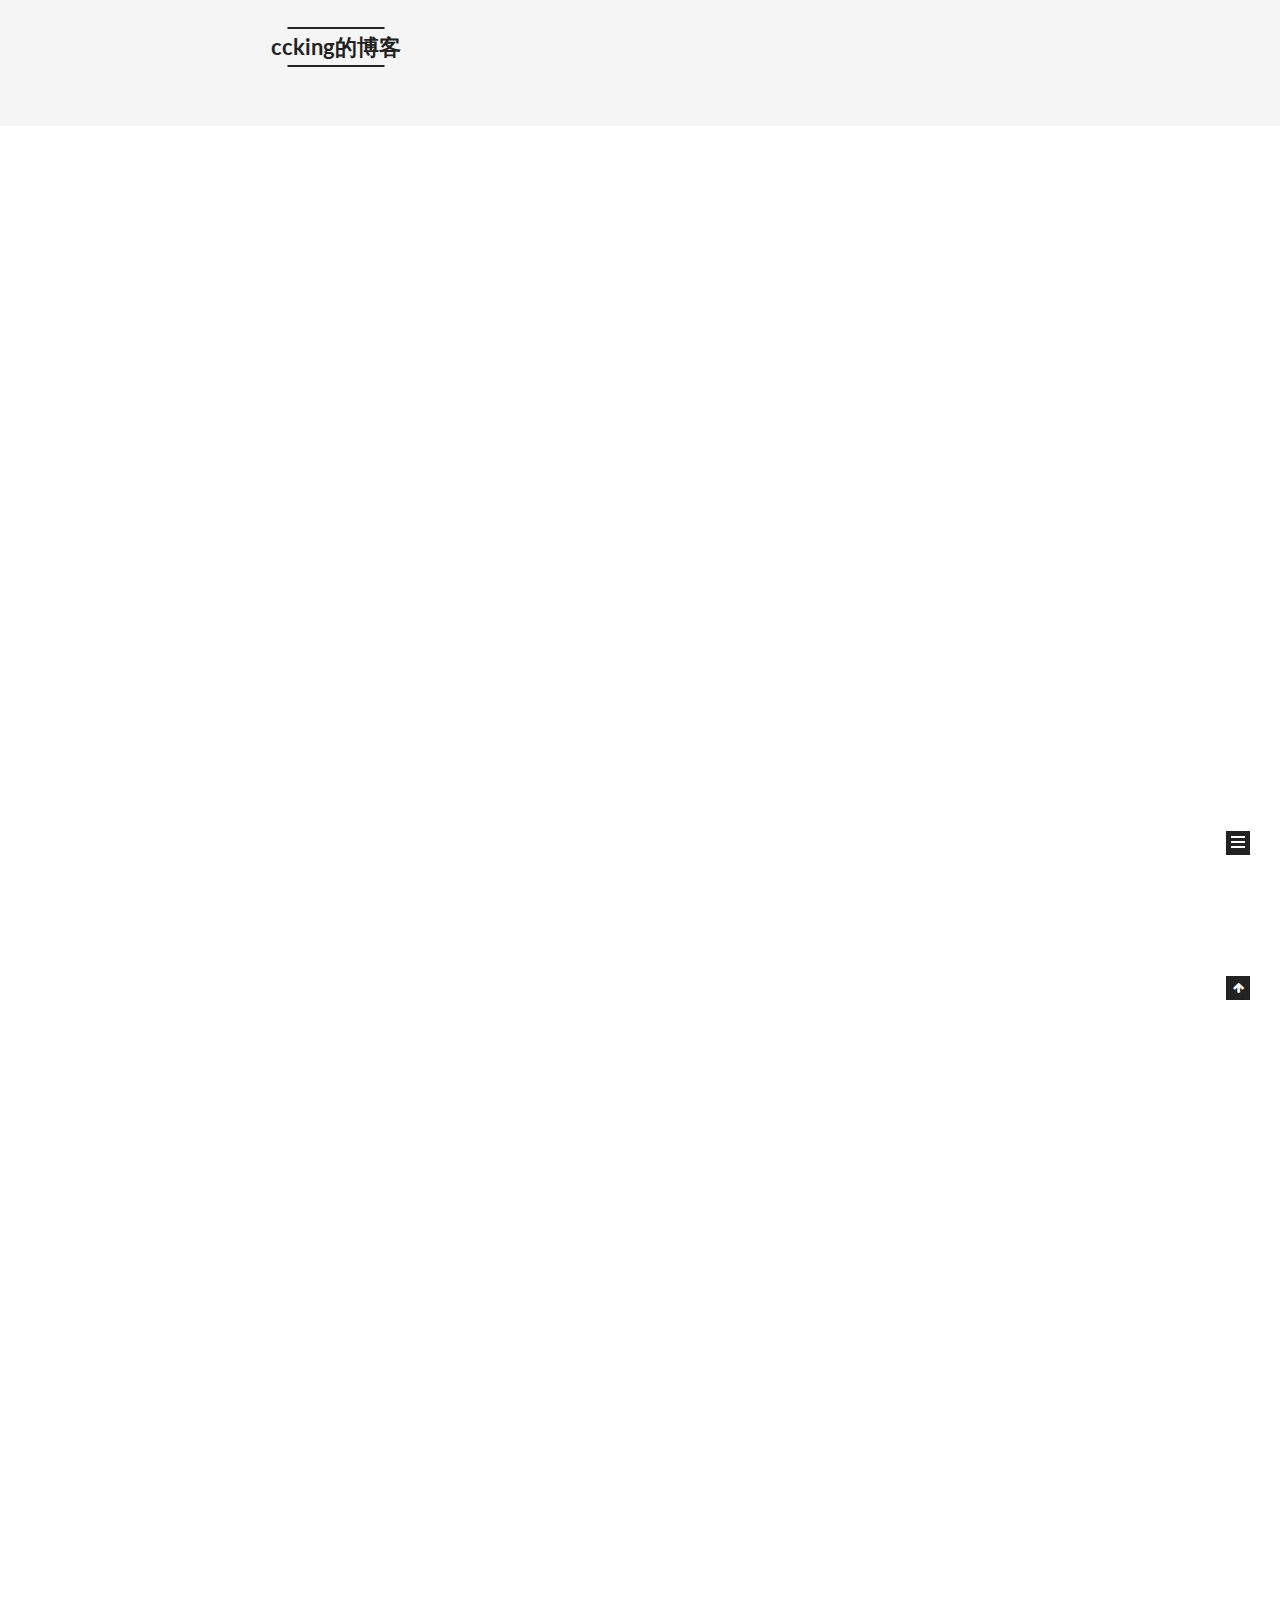
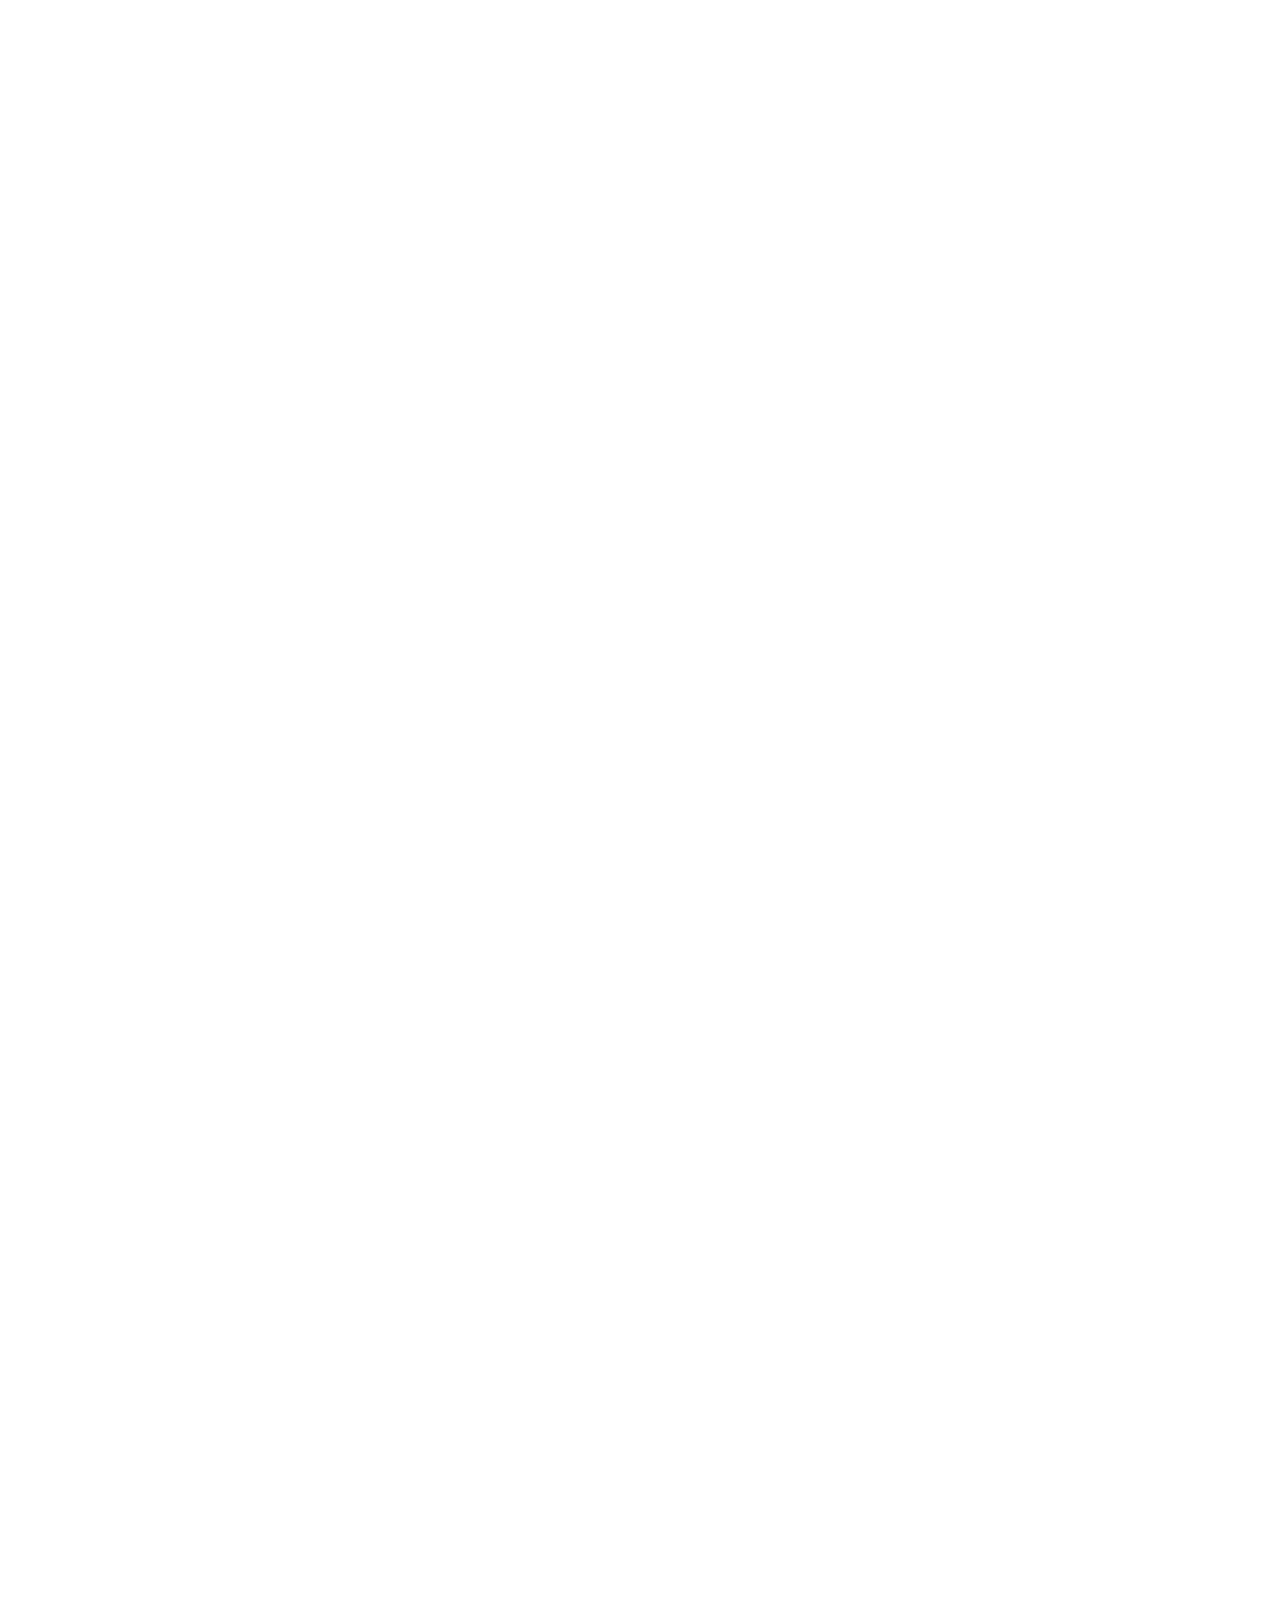
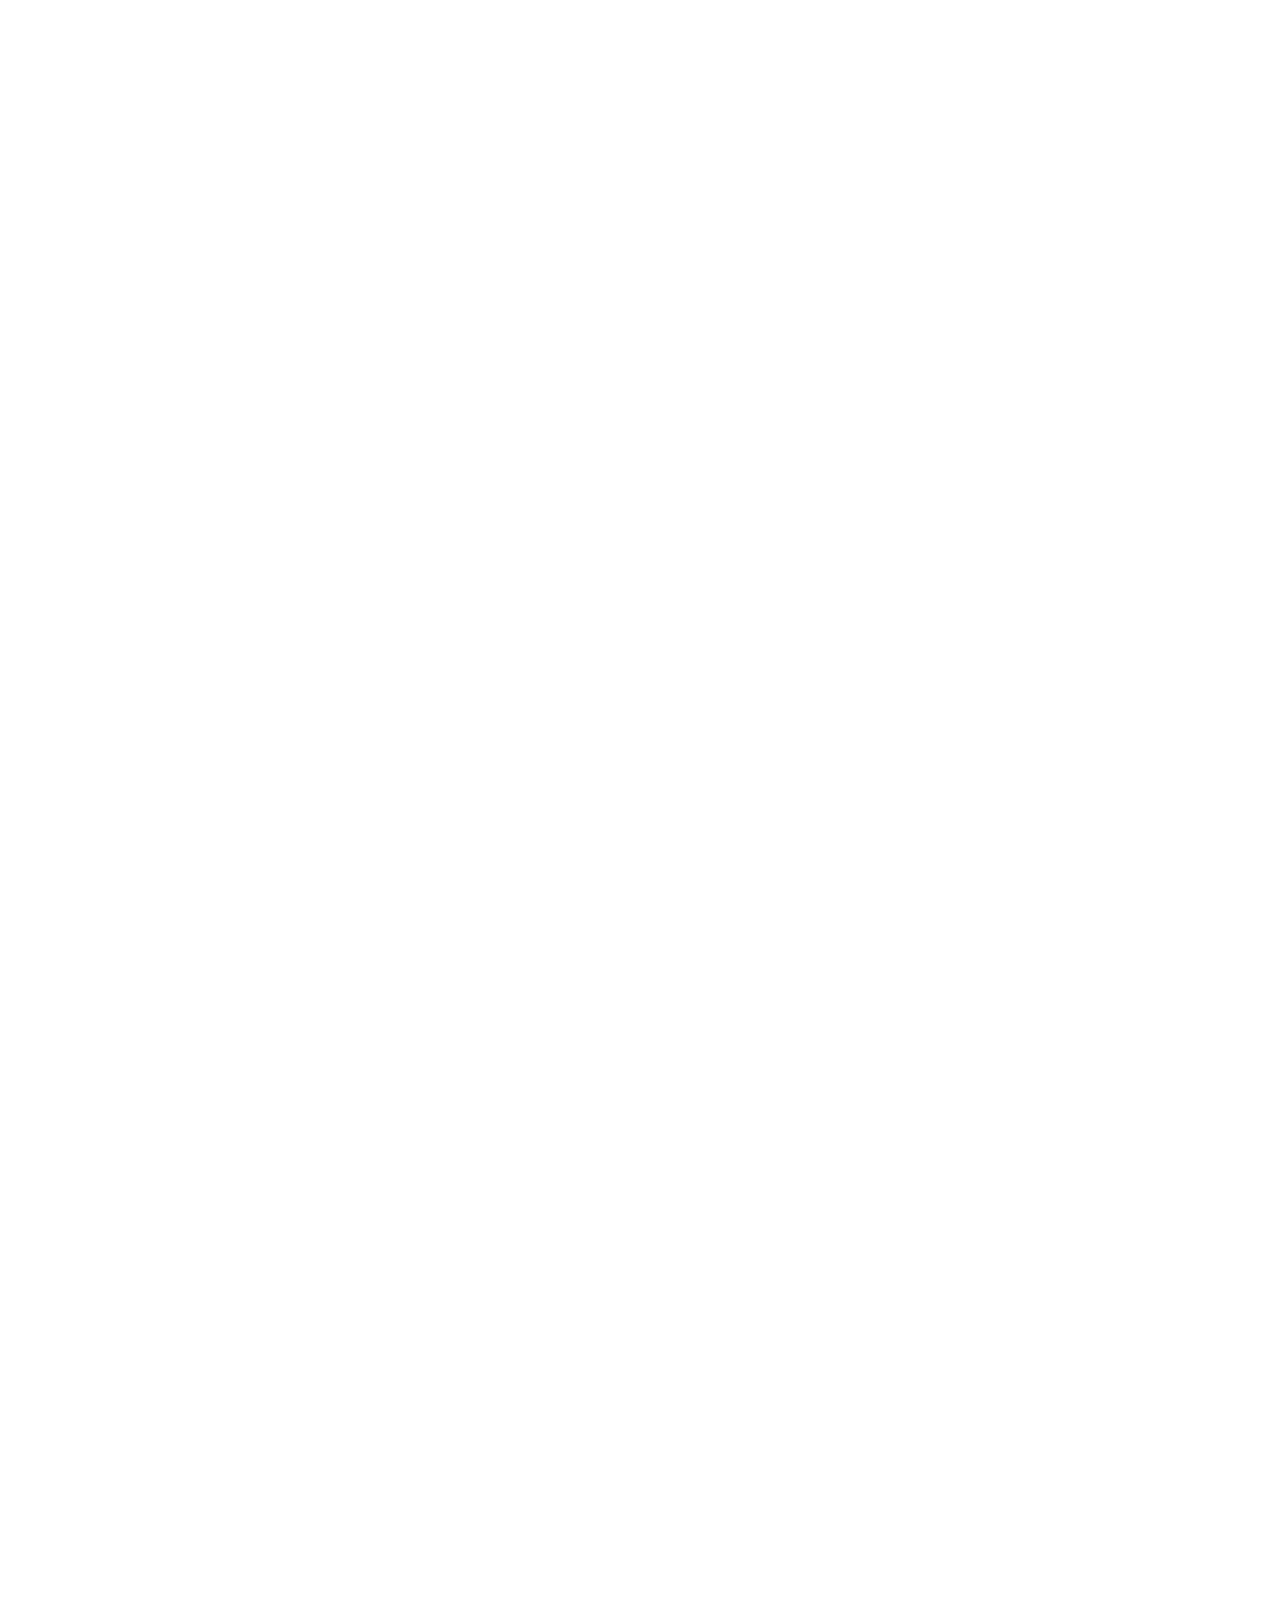
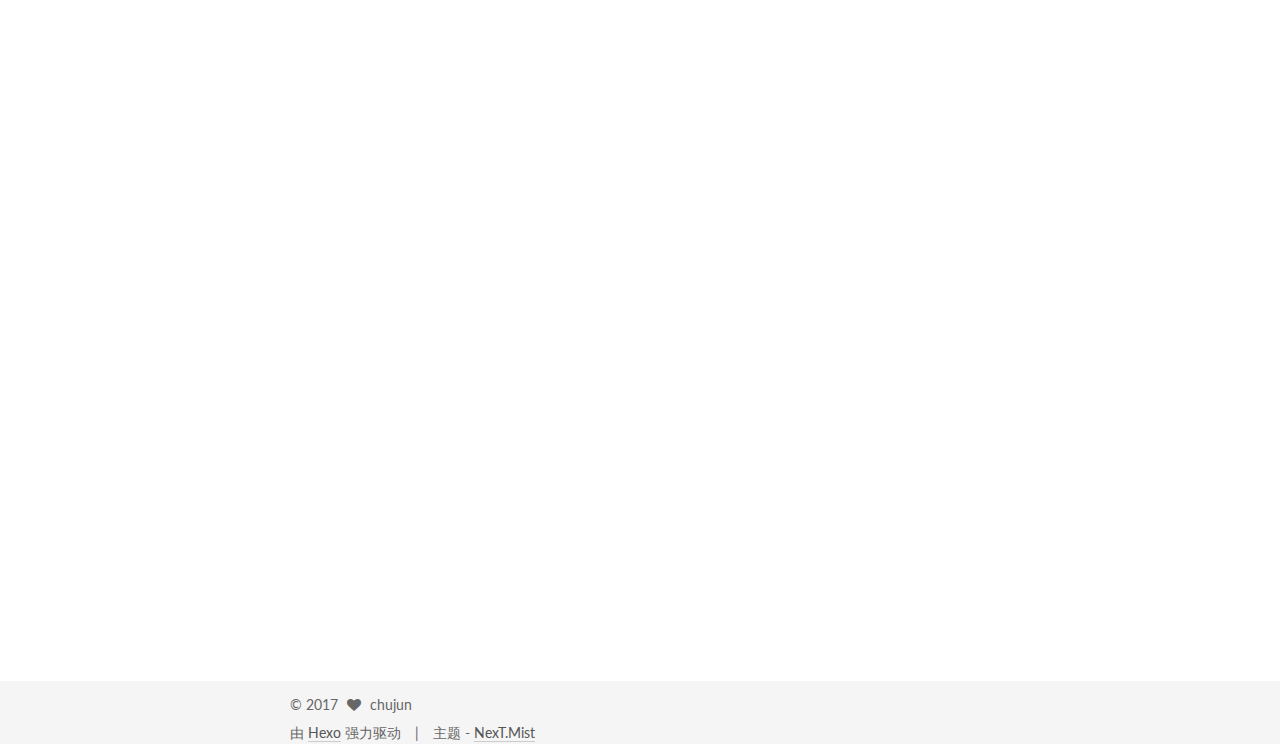
==== commit f3bcdbf6: "Site updated: 2017-03-10 13:45:08" ====
--- a/index.html
+++ b/index.html
@@ -221,6 +221,56 @@
           </a>
         </li>
       
+        
+        <li class="menu-item menu-item-essay">
+          <a href="/categories/随笔" rel="section">
+            
+              <i class="menu-item-icon fa fa-fw fa-question-circle"></i> <br />
+            
+            随笔
+          </a>
+        </li>
+      
+        
+        <li class="menu-item menu-item-write">
+          <a href="/categories/写作" rel="section">
+            
+              <i class="menu-item-icon fa fa-fw fa-question-circle"></i> <br />
+            
+            写作
+          </a>
+        </li>
+      
+        
+        <li class="menu-item menu-item-read">
+          <a href="/categories/阅读" rel="section">
+            
+              <i class="menu-item-icon fa fa-fw fa-question-circle"></i> <br />
+            
+            阅读
+          </a>
+        </li>
+      
+        
+        <li class="menu-item menu-item-study">
+          <a href="/categories/学习" rel="section">
+            
+              <i class="menu-item-icon fa fa-fw fa-question-circle"></i> <br />
+            
+            学习
+          </a>
+        </li>
+      
+        
+        <li class="menu-item menu-item-code">
+          <a href="/categories/编程" rel="section">
+            
+              <i class="menu-item-icon fa fa-fw fa-question-circle"></i> <br />
+            
+            编程
+          </a>
+        </li>
+      
 
       
     </ul>
@@ -273,7 +323,7 @@
               
                 
                 <a class="post-title-link" href="/2017/03/07/文章标题/" itemprop="url">
-                  哈哈哈
+                  使用Markdown编辑器写博客
                 </a>
               
             
@@ -300,6 +350,28 @@
           </span>
 
           
+            <span class="post-category" >
+            
+              <span class="post-meta-divider">|</span>
+            
+              <span class="post-meta-item-icon">
+                <i class="fa fa-folder-o"></i>
+              </span>
+              
+                <span class="post-meta-item-text">分类于</span>
+              
+              
+                <span itemprop="about" itemscope itemtype="http://schema.org/Thing">
+                  <a href="/categories/随笔/" itemprop="url" rel="index">
+                    <span itemprop="name">随笔</span>
+                  </a>
+                </span>
+
+                
+                
+              
+            </span>
+          
 
           
             
@@ -327,7 +399,131 @@
       
         
           
-            
+            <h1 id="欢迎使用Markdown编辑器写博客"><a href="#欢迎使用Markdown编辑器写博客" class="headerlink" title="欢迎使用Markdown编辑器写博客"></a>欢迎使用Markdown编辑器写博客</h1><p>本Markdown编辑器使用<a href="https://github.com/benweet/stackedit" target="_blank" rel="external">StackEdit</a>修改而来，用它写博客，将会带来全新的体验哦：</p>
+<ul>
+<li><strong>Markdown和扩展Markdown简洁的语法</strong></li>
+<li><strong>代码块高亮</strong></li>
+<li><strong>图片链接和图片上传</strong></li>
+<li><strong><em>LaTex</em>数学公式</strong></li>
+<li><strong>UML序列图和流程图</strong></li>
+<li><strong>离线写博客</strong></li>
+<li><strong>导入导出Markdown文件</strong></li>
+<li><strong>丰富的快捷键</strong></li>
+</ul>
+<hr>
+<h2 id="快捷键"><a href="#快捷键" class="headerlink" title="快捷键"></a>快捷键</h2><ul>
+<li>加粗    <code>Ctrl + B</code> </li>
+<li>斜体    <code>Ctrl + I</code> </li>
+<li>引用    <code>Ctrl + Q</code></li>
+<li>插入链接    <code>Ctrl + L</code></li>
+<li>插入代码    <code>Ctrl + K</code></li>
+<li>插入图片    <code>Ctrl + G</code></li>
+<li>提升标题    <code>Ctrl + H</code></li>
+<li>有序列表    <code>Ctrl + O</code></li>
+<li>无序列表    <code>Ctrl + U</code></li>
+<li>横线    <code>Ctrl + R</code></li>
+<li>撤销    <code>Ctrl + Z</code></li>
+<li>重做    <code>Ctrl + Y</code></li>
+</ul>
+<h2 id="Markdown及扩展"><a href="#Markdown及扩展" class="headerlink" title="Markdown及扩展"></a>Markdown及扩展</h2><blockquote>
+<p>Markdown 是一种轻量级标记语言，它允许人们使用易读易写的纯文本格式编写文档，然后转换成格式丰富的HTML页面。    —— <a href="https://zh.wikipedia.org/wiki/Markdown" target="_blank"> [ 维基百科 ]</a></p>
+</blockquote>
+<p>使用简单的符号标识不同的标题，将某些文字标记为<strong>粗体</strong>或者<em>斜体</em>，创建一个<a href="http://www.csdn.net" target="_blank" rel="external">链接</a>等，详细语法参考帮助？。</p>
+<p>本编辑器支持 <strong>Markdown Extra</strong> , 　扩展了很多好用的功能。具体请参考<a href="https://github.com/jmcmanus/pagedown-extra" title="Pagedown Extra" target="_blank" rel="external">Github</a>.  </p>
+<h3 id="表格"><a href="#表格" class="headerlink" title="表格"></a>表格</h3><p><strong>Markdown　Extra</strong>　表格语法：</p>
+<table>
+<thead>
+<tr>
+<th>项目</th>
+<th>价格</th>
+</tr>
+</thead>
+<tbody>
+<tr>
+<td>Computer</td>
+<td>$1600</td>
+</tr>
+<tr>
+<td>Phone</td>
+<td>$12</td>
+</tr>
+<tr>
+<td>Pipe</td>
+<td>$1</td>
+</tr>
+</tbody>
+</table>
+<p>可以使用冒号来定义对齐方式：</p>
+<table>
+<thead>
+<tr>
+<th style="text-align:left">项目</th>
+<th style="text-align:right">价格</th>
+<th style="text-align:center">数量</th>
+</tr>
+</thead>
+<tbody>
+<tr>
+<td style="text-align:left">Computer</td>
+<td style="text-align:right">1600 元</td>
+<td style="text-align:center">5</td>
+</tr>
+<tr>
+<td style="text-align:left">Phone</td>
+<td style="text-align:right">12 元</td>
+<td style="text-align:center">12</td>
+</tr>
+<tr>
+<td style="text-align:left">Pipe</td>
+<td style="text-align:right">1 元</td>
+<td style="text-align:center">234</td>
+</tr>
+</tbody>
+</table>
+<p>###定义列表</p>
+<p><strong>Markdown　Extra</strong>　定义列表语法：<br>项目１<br>项目２<br>:   定义 A<br>:   定义 B</p>
+<p>项目３<br>:   定义 C</p>
+<p>:   定义 D</p>
+<pre><code>&gt; 定义D内容
+</code></pre><h3 id="代码块"><a href="#代码块" class="headerlink" title="代码块"></a>代码块</h3><p>代码块语法遵循标准markdown代码，例如：<br><figure class="highlight python"><table><tr><td class="gutter"><pre><div class="line">1</div><div class="line">2</div><div class="line">3</div><div class="line">4</div><div class="line">5</div><div class="line">6</div><div class="line">7</div><div class="line">8</div><div class="line">9</div><div class="line">10</div></pre></td><td class="code"><pre><div class="line"><span class="meta">@requires_authorization</span></div><div class="line"><span class="function"><span class="keyword">def</span> <span class="title">somefunc</span><span class="params">(param1=<span class="string">''</span>, param2=<span class="number">0</span>)</span>:</span></div><div class="line">    <span class="string">'''A docstring'''</span></div><div class="line">    <span class="keyword">if</span> param1 &gt; param2: <span class="comment"># interesting</span></div><div class="line">        <span class="keyword">print</span> <span class="string">'Greater'</span></div><div class="line">    <span class="keyword">return</span> (param2 - param1 + <span class="number">1</span>) <span class="keyword">or</span> <span class="keyword">None</span></div><div class="line"><span class="class"><span class="keyword">class</span> <span class="title">SomeClass</span>:</span></div><div class="line">    <span class="keyword">pass</span></div><div class="line"><span class="meta">&gt;&gt;&gt; </span>message = <span class="string">'''interpreter</span></div><div class="line"><span class="meta">... </span>prompt'''</div></pre></td></tr></table></figure></p>
+<p>###脚注<br>生成一个脚注[^footnote].<br>  [^footnote]: 这里是 <strong>脚注</strong> 的 <em>内容</em>.</p>
+<h3 id="目录"><a href="#目录" class="headerlink" title="目录"></a>目录</h3><p>用 <code>[TOC]</code>来生成目录：</p>
+<p>[TOC]</p>
+<h3 id="数学公式"><a href="#数学公式" class="headerlink" title="数学公式"></a>数学公式</h3><p>使用MathJax渲染<em>LaTex</em> 数学公式，详见<a href="http://math.stackexchange.com/" target="_blank" rel="external">math.stackexchange.com</a>.</p>
+<ul>
+<li>行内公式，数学公式为：$\Gamma(n) = (n-1)!\quad\forall n\in\mathbb N$。</li>
+<li>块级公式：</li>
+</ul>
+<p>$$    x = \dfrac{-b \pm \sqrt{b^2 - 4ac}}{2a} $$</p>
+<p>更多LaTex语法请参考 <a href="http://meta.math.stackexchange.com/questions/5020/mathjax-basic-tutorial-and-quick-reference" target="_blank" rel="external">这儿</a>.</p>
+<h3 id="UML-图"><a href="#UML-图" class="headerlink" title="UML 图:"></a>UML 图:</h3><p>可以渲染序列图：</p>
+<figure class="highlight plain"><table><tr><td class="gutter"><pre><div class="line">1</div><div class="line">2</div><div class="line">3</div></pre></td><td class="code"><pre><div class="line">张三-&gt;李四: 嘿，小四儿, 写博客了没?</div><div class="line">Note right of 李四: 李四愣了一下，说：</div><div class="line">李四--&gt;张三: 忙得吐血，哪有时间写。</div></pre></td></tr></table></figure>
+<p>或者流程图：</p>
+<figure class="highlight plain"><table><tr><td class="gutter"><pre><div class="line">1</div><div class="line">2</div><div class="line">3</div><div class="line">4</div><div class="line">5</div><div class="line">6</div><div class="line">7</div><div class="line">8</div></pre></td><td class="code"><pre><div class="line">st=&gt;start: 开始</div><div class="line">e=&gt;end: 结束</div><div class="line">op=&gt;operation: 我的操作</div><div class="line">cond=&gt;condition: 确认？</div><div class="line"></div><div class="line">st-&gt;op-&gt;cond</div><div class="line">cond(yes)-&gt;e</div><div class="line">cond(no)-&gt;op</div></pre></td></tr></table></figure>
+<ul>
+<li>关于 <strong>序列图</strong> 语法，参考 <a href="http://bramp.github.io/js-sequence-diagrams/" target="_blank" rel="external">这儿</a>,</li>
+<li>关于 <strong>流程图</strong> 语法，参考 <a href="http://adrai.github.io/flowchart.js/" target="_blank" rel="external">这儿</a>.</li>
+</ul>
+<h2 id="离线写博客"><a href="#离线写博客" class="headerlink" title="离线写博客"></a>离线写博客</h2><p>即使用户在没有网络的情况下，也可以通过本编辑器离线写博客（直接在曾经使用过的浏览器中输入<a href="http://write.blog.csdn.net/mdeditor" target="_blank" rel="external">write.blog.csdn.net/mdeditor</a>即可。<strong>Markdown编辑器</strong>使用浏览器离线存储将内容保存在本地。</p>
+<p>用户写博客的过程中，内容实时保存在浏览器缓存中，在用户关闭浏览器或者其它异常情况下，内容不会丢失。用户再次打开浏览器时，会显示上次用户正在编辑的没有发表的内容。</p>
+<p>博客发表后，本地缓存将被删除。　</p>
+<p>用户可以选择 <i class="icon-disk"></i> 把正在写的博客保存到服务器草稿箱，即使换浏览器或者清除缓存，内容也不会丢失。</p>
+<blockquote>
+<p><strong>注意：</strong>虽然浏览器存储大部分时候都比较可靠，但为了您的数据安全，在联网后，<strong>请务必及时发表或者保存到服务器草稿箱</strong>。</p>
+</blockquote>
+<p>##浏览器兼容</p>
+<ol>
+<li>目前，本编辑器对Chrome浏览器支持最为完整。建议大家使用较新版本的Chrome。</li>
+<li>IE９以下不支持</li>
+<li>IE９，１０，１１存在以下问题<ol>
+<li>不支持离线功能</li>
+<li>IE9不支持文件导入导出</li>
+<li>IE10不支持拖拽文件导入</li>
+</ol>
+</li>
+</ol>
+<hr>
+
           
         
       
@@ -536,6 +732,15 @@
           
 
           
+            
+            
+            <div class="site-state-item site-state-categories">
+              
+                <span class="site-state-item-count">1</span>
+                <span class="site-state-item-name">分类</span>
+              
+            </div>
+          
 
           
 
--- a/css/main.css
+++ b/css/main.css
@@ -189,7 +189,7 @@
   font-size: 14px;
   line-height: 2;
   color: #555;
-  background: #f5f7f9;
+  background: #fff;
 }
 @media (max-width: 767px) {
   body {
@@ -226,51 +226,51 @@
   margin: 20px 0 15px;
 }
 h1 {
+  font-size: 24px;
+}
+@media (max-width: 767px) {
+  h1 {
+    font-size: 20px;
+  }
+}
+h2 {
   font-size: 22px;
 }
 @media (max-width: 767px) {
-  h1 {
+  h2 {
     font-size: 18px;
   }
 }
-h2 {
+h3 {
   font-size: 20px;
 }
 @media (max-width: 767px) {
-  h2 {
+  h3 {
     font-size: 16px;
   }
 }
-h3 {
+h4 {
   font-size: 18px;
 }
 @media (max-width: 767px) {
-  h3 {
+  h4 {
     font-size: 14px;
   }
 }
-h4 {
+h5 {
   font-size: 16px;
 }
 @media (max-width: 767px) {
-  h4 {
+  h5 {
     font-size: 12px;
   }
 }
-h5 {
+h6 {
   font-size: 14px;
 }
 @media (max-width: 767px) {
-  h5 {
+  h6 {
     font-size: 10px;
-  }
-}
-h6 {
-  font-size: 12px;
-}
-@media (max-width: 767px) {
-  h6 {
-    font-size: 8px;
   }
 }
 p {
@@ -638,8 +638,8 @@
 @media (min-width: 992px) {
   .full-image.full-image.full-image {
     max-width: none;
-    width: 118%;
-    margin: 0 -9%;
+    width: 110%;
+    margin: 25px -5%;
   }
 }
 .blockquote-center,
@@ -830,7 +830,7 @@
   font-size: 14px;
   color: #fff;
   background: #222;
-  border: 2px solid #555;
+  border: 2px solid #222;
   text-decoration: none;
   border-radius: 0;
   transition-property: background-color;
@@ -841,8 +841,8 @@
 .btn:hover,
 .post-button .btn:hover {
   border-color: #222;
-  color: #fff;
-  background: #222;
+  color: #222;
+  background: #fff;
 }
 .btn-bar {
   display: block;
@@ -947,7 +947,7 @@
   width: 24px;
   background: #222;
   font-size: 12px;
-  opacity: 0.6;
+  opacity: 1;
   color: #fff;
   cursor: pointer;
   text-align: center;
@@ -968,7 +968,7 @@
   }
 }
 .back-to-top.back-to-top-on {
-  bottom: 30px;
+  bottom: 19px;
 }
 .header {
   background: #fff;
@@ -982,7 +982,7 @@
 }
 .site-meta {
   margin: 0;
-  text-align: center;
+  text-align: left;
 }
 @media (max-width: 767px) {
   .site-meta {
@@ -993,12 +993,12 @@
   position: relative;
   display: inline-block;
   padding: 0 40px;
-  color: #fff;
+  color: #222;
   background: #222;
   border-bottom: none;
 }
 .brand:hover {
-  color: #fff;
+  color: #222;
 }
 .logo {
   display: inline-block;
@@ -1017,7 +1017,7 @@
 .site-subtitle {
   margin-top: 10px;
   font-size: 13px;
-  color: #ddd;
+  color: #999;
 }
 .use-motion .brand {
   opacity: 0;
@@ -1090,8 +1090,7 @@
   transition-timing-function: ease-in-out;
   transition-delay: 0s;
 }
-.menu .menu-item a:hover,
-.menu-item-active a {
+.menu .menu-item a:hover {
   border-bottom-color: #222;
 }
 .menu .menu-item .fa {
@@ -1213,7 +1212,7 @@
 .posts-collapse {
   position: relative;
   z-index: 1010;
-  margin-left: 55px;
+  margin-left: 0;
 }
 .posts-collapse::after {
   content: " ";
@@ -1439,8 +1438,8 @@
 .post-button .btn {
   color: #555;
   font-size: 14px;
-  background: #fff;
-  border-radius: 2px;
+  background: transparent;
+  border-radius: 0;
   line-height: 2;
   margin: 0 4px 8px 4px;
 }
@@ -1615,20 +1614,20 @@
   display: block;
   margin: 0 auto;
   padding: 2px;
-  max-width: 120px;
+  max-width: 96px;
   height: auto;
-  border: 1px solid #eee;
+  border: 2px solid #333;
 }
 .site-author-name {
-  margin: 0;
+  margin: 5px 0 0;
   text-align: center;
-  color: #222;
-  font-weight: 600;
+  color: #f5f5f5;
+  font-weight: normal;
 }
 .site-description {
-  margin-top: 0;
+  margin-top: 5px;
   text-align: center;
-  font-size: 13px;
+  font-size: 14px;
   color: #999;
 }
 .site-state {
@@ -1640,7 +1639,7 @@
 .site-state-item {
   display: inline-block;
   padding: 0 15px;
-  border-left: 1px solid #eee;
+  border-left: 1px solid #333;
 }
 .site-state-item:first-child {
   border-left: none;
@@ -1653,11 +1652,11 @@
   text-align: center;
   color: inherit;
   font-weight: 600;
-  font-size: 16px;
+  font-size: 18px;
 }
 .site-state-item-name {
   font-size: 13px;
-  color: #999;
+  color: inherit;
 }
 .feed-link {
   margin-top: 20px;
@@ -1699,7 +1698,7 @@
   width: 4px;
   height: 4px;
   border-radius: 50%;
-  background: #fff274;
+  background: #ffcdb9;
 }
 .links-of-blogroll {
   font-size: 13px;
@@ -1729,7 +1728,7 @@
   color: #555;
 }
 .sidebar-nav li:hover {
-  color: #fc6423;
+  color: #f5f5f5;
 }
 .page-post-detail .sidebar-nav-toc {
   padding: 0 5px;
@@ -1738,11 +1737,11 @@
   margin-left: 10px;
 }
 .sidebar-nav .sidebar-nav-active {
-  color: #fc6423;
-  border-bottom-color: #fc6423;
+  color: #87daff;
+  border-bottom-color: #87daff;
 }
 .sidebar-nav .sidebar-nav-active:hover {
-  color: #fc6423;
+  color: #87daff;
 }
 .sidebar-panel {
   display: none;
@@ -1775,12 +1774,12 @@
   transition-timing-function: ease-in-out;
   transition-delay: 0s;
   transition-property: all;
-  color: #666;
+  color: #999;
+  border-bottom-color: #555;
+}
+.post-toc ol a:hover {
+  color: #ccc;
   border-bottom-color: #ccc;
-}
-.post-toc ol a:hover {
-  color: #000;
-  border-bottom-color: #000;
 }
 .post-toc .nav-item {
   overflow: hidden;
@@ -1801,14 +1800,14 @@
   display: block;
 }
 .post-toc .nav .active > a {
-  color: #fc6423;
-  border-bottom-color: #fc6423;
+  color: #87daff;
+  border-bottom-color: #87daff;
 }
 .post-toc .nav .active-current > a {
-  color: #fc6423;
+  color: #87daff;
 }
 .post-toc .nav .active-current > a:hover {
-  color: #fc6423;
+  color: #87daff;
 }
 .footer {
   font-size: 14px;
@@ -2228,16 +2227,6 @@
   transform: translate(-50%, -50%);
   color: #ccc;
 }
-@media (min-width: 768px) and (max-width: 991px) {
-  .busuanzi-count {
-    width: auto;
-  }
-}
-@media (max-width: 767px) {
-  .busuanzi-count {
-    width: auto;
-  }
-}
 .site-uv,
 .site-pv,
 .page-pv {
@@ -2476,394 +2465,324 @@
   }
 }
 .page-post-detail .sidebar-toggle-line {
-  background: #fc6423;
+  background: #87daff;
 }
 .page-post-detail .comments {
   overflow: hidden;
 }
+h1,
+h2,
+h3,
+h4,
+h5,
+h6 {
+  margin: 20px 0 10px;
+}
+p {
+  margin: 0 0 25px 0;
+}
+a {
+  border-bottom-color: #ccc;
+}
+hr {
+  margin: 20px 0;
+  height: 2px;
+}
+.main-inner {
+  margin-top: 80px;
+}
 .header {
-  position: relative;
-  margin: 0 auto;
-  width: 960px;
-}
-@media (min-width: 768px) and (max-width: 991px) {
-  .header {
-    width: auto;
-  }
-}
-@media (max-width: 767px) {
-  .header {
-    width: auto;
-  }
+  background: #f5f5f5;
 }
 .header-inner {
-  position: absolute;
-  top: 0;
-  overflow: hidden;
-  padding: 0;
-  width: 240px;
-  background: #fff;
-  box-shadow: initial;
-  border-radius: initial;
-}
-@media (min-width: 1600px) {
-  .container .header-inner {
-    width: 240px;
-  }
-}
-@media (min-width: 768px) and (max-width: 991px) {
-  .header-inner {
-    position: relative;
-    width: auto;
-    border-radius: initial;
-  }
-}
-@media (max-width: 767px) {
-  .header-inner {
-    position: relative;
-    width: auto;
-    border-radius: initial;
-  }
-}
-.main:before,
-.main:after {
+  padding: 25px 0 20px;
+}
+.header-inner:before,
+.header-inner:after {
   content: " ";
   display: table;
 }
-.main:after {
+.header-inner:after {
   clear: both;
 }
-@media (min-width: 768px) and (max-width: 991px) {
-  .main {
-    padding-bottom: 100px;
-  }
-}
-@media (max-width: 767px) {
-  .main {
-    padding-bottom: 100px;
-  }
-}
-.container .main-inner {
-  width: 960px;
-}
-@media (min-width: 768px) and (max-width: 991px) {
+@media (max-width: 767px) {
+  .header-inner {
+    width: auto;
+    margin-bottom: 50px;
+    padding: 10px;
+  }
+}
+.site-meta {
+  float: left;
+  margin-left: -20px;
+  line-height: normal;
+}
+@media (max-width: 767px) {
+  .site-meta {
+    margin-left: 10px;
+  }
+}
+.site-meta .brand {
+  padding: 2px 1px;
+  background: none;
+}
+@media (max-width: 767px) {
+  .site-meta .brand {
+    display: block;
+  }
+}
+.site-meta .logo {
+  display: none;
+}
+.site-meta .site-title {
+  font-size: 22px;
+  font-weight: bolder;
+}
+@media (max-width: 767px) {
+  .site-meta .site-title {
+    line-height: 34px;
+  }
+}
+.logo-line-before,
+.logo-line-after {
+  display: block;
+  overflow: hidden;
+  margin: 0 auto;
+  width: 75%;
+}
+@media (max-width: 767px) {
+  .logo-line-before,
+  .logo-line-after {
+    display: none;
+  }
+}
+.logo-line-before i,
+.logo-line-after i {
+  position: relative;
+  display: block;
+  height: 2px;
+  background: #222;
+}
+@media (max-width: 767px) {
+  .logo-line-before i,
+  .logo-line-after i {
+    height: 3px;
+  }
+}
+.use-motion .logo-line-before i {
+  left: -100%;
+}
+.use-motion .logo-line-after i {
+  right: -100%;
+}
+.site-subtitle {
+  display: none;
+}
+.site-nav-toggle {
+  position: static;
+  float: right;
+}
+.menu {
+  float: right;
+  margin: 8px 0 0 0;
+}
+@media (max-width: 767px) {
+  .menu {
+    margin: 20px 0 0 0;
+    padding: 0;
+  }
+}
+.menu br {
+  display: none;
+}
+.menu .menu-item {
+  margin: 0;
+}
+@media (max-width: 767px) {
+  .menu .menu-item {
+    display: block;
+  }
+}
+.menu .menu-item a {
+  padding: 0 10px;
+  background: none;
+  border: none;
+  border-radius: 2px;
+  transition-property: background;
+}
+@media (max-width: 767px) {
+  .menu .menu-item a {
+    text-align: left;
+  }
+}
+.menu .menu-item a:hover {
+  background: #e1e1e1;
+}
+.menu a::before {
+  display: none;
+}
+@media (max-width: 767px) {
+  .menu a::before {
+    display: block;
+  }
+}
+@media (max-width: 767px) {
+  .menu {
+    float: none;
+  }
+}
+.site-search form {
+  display: none;
+}
+.posts-expand {
+  padding-top: 0;
+}
+.posts-expand .post-title,
+.posts-expand .post-meta {
+  text-align: left;
+}
+@media (max-width: 767px) {
+  .posts-expand .post-title,
+  .posts-expand .post-meta {
+    text-align: center;
+  }
+}
+.posts-expand .post-eof {
+  display: none;
+}
+.posts-expand .post {
+  margin-top: 120px;
+}
+.posts-expand .post:first-child {
+  margin-top: 0;
+}
+.posts-expand .post-meta {
+  margin-top: 5px;
+  margin-bottom: 20px;
+}
+.posts-expand .post-title {
+  position: relative;
+  font-size: 26px;
+  font-weight: 400;
+}
+@media (max-width: 767px) {
+  .posts-expand .post-title {
+    font-size: 20px;
+  }
+}
+@media (min-width: 1600px) {
+  .posts-expand .post-title {
+    font-size: 26px;
+  }
+}
+.posts-expand .post-title:hover:before {
+  background: #222;
+}
+.posts-expand .post-body img {
+  margin: 0;
+}
+.posts-expand .post-tags {
+  text-align: left;
+}
+.posts-expand .post-tags a {
+  padding: 1px 5px;
+  background: #f5f5f5;
+  border-bottom: none;
+}
+.posts-expand .post-tags a:hover {
+  background: #ccc;
+}
+.posts-expand .post-nav {
+  margin-top: 40px;
+}
+.post-button {
+  margin-top: 20px;
+  text-align: left;
+}
+.post-button a {
+  margin: 0 8px 8px 0 !important;
+  padding: 0;
+  font-size: 14px;
+  color: #666;
+  background: none;
+  border: none;
+  border-bottom: 2px solid #666;
+  transition-property: border;
+}
+@media (max-width: 767px) {
+  .post-button a {
+    font-size: 12px;
+  }
+}
+@media (min-width: 1600px) {
+  .post-button a {
+    font-size: 16px;
+  }
+}
+.post-button a:hover {
+  border-bottom-color: #222;
+}
+.links-of-blogroll-inline .links-of-blogroll-item {
+  display: inline-block;
+}
+.btn {
+  padding: 0 10px;
+  border-width: 2px;
+  border-radius: 0;
+}
+.headband {
+  display: none;
+}
+.site-search {
+  position: relative;
+  float: right;
+  margin-top: 5px;
+  padding-top: 3px;
+}
+@media (max-width: 767px) {
+  .site-search {
+    float: none;
+    padding: 0 10px;
+  }
+}
+@media (max-width: 767px) {
   .container .main-inner {
     width: auto;
   }
 }
-@media (max-width: 767px) {
-  .container .main-inner {
-    width: auto;
-  }
-}
-.content-wrap {
-  float: right;
-  box-sizing: border-box;
-  padding: 40px;
-  width: 700px;
-  background: #fff;
-  min-height: 700px;
-  box-shadow: initial;
-  border-radius: initial;
-}
-@media (min-width: 768px) and (max-width: 991px) {
-  .content-wrap {
-    width: 100%;
-    padding: 20px;
-    border-radius: initial;
-  }
-}
-@media (max-width: 767px) {
-  .content-wrap {
-    width: 100%;
-    padding: 20px;
-    min-height: auto;
-    border-radius: initial;
-  }
-}
-.sidebar {
-  position: static;
-  float: left;
-  margin-top: 300px;
-  width: 240px;
-  background: #f5f7f9;
-  box-shadow: none;
-}
-@media (min-width: 768px) and (max-width: 991px) {
-  .sidebar {
-    display: none;
-  }
-}
-@media (max-width: 767px) {
-  .sidebar {
-    display: none;
-  }
-}
-.sidebar-toggle {
+.page-post-detail .post-title,
+.page-post-detail .post-meta {
+  text-align: center;
+}
+.page-post-detail .post-title:before {
   display: none;
 }
+.page-post-detail .post-meta {
+  margin-bottom: 60px;
+}
+.pagination {
+  margin: 120px 0 0;
+  text-align: left;
+}
+@media (max-width: 767px) {
+  .pagination {
+    margin: 80px 10px 0;
+    text-align: center;
+  }
+}
+.footer {
+  margin-top: 80px;
+  padding: 10px 0;
+  background: #f5f5f5;
+  color: #666;
+}
 .footer-inner {
-  width: 960px;
-  padding-left: 260px;
-}
-@media (min-width: 768px) and (max-width: 991px) {
+  margin: 0 auto;
+  text-align: left;
+}
+@media (max-width: 767px) {
   .footer-inner {
     width: auto;
-    padding-left: 0;
-  }
-}
-@media (max-width: 767px) {
-  .footer-inner {
-    width: auto;
-    padding-left: 0;
-  }
-}
-.sidebar-position-right .header-inner {
-  right: 0;
-}
-.sidebar-position-right .content-wrap {
-  float: left;
-}
-.sidebar-position-right .sidebar {
-  float: right;
-}
-.sidebar-position-right .footer-inner:before {
-  float: right;
-}
-.site-brand-wrapper {
-  position: relative;
-}
-.site-meta {
-  padding: 20px 0;
-  color: #fff;
-  background: #222;
-}
-@media (min-width: 768px) and (max-width: 991px) {
-  .site-meta {
-    box-shadow: 0 0 16px rgba(0,0,0,0.5);
-  }
-}
-@media (max-width: 767px) {
-  .site-meta {
-    box-shadow: 0 0 16px rgba(0,0,0,0.5);
-  }
-}
-.brand {
-  padding: 0;
-  background: none;
-}
-.brand:hover {
-  color: #fff;
-}
-.site-subtitle {
-  margin: 10px 10px 0;
-  font-weight: initial;
-}
-.site-search form {
-  display: none;
-}
-.site-nav {
-  border-top: none;
-}
-@media (min-width: 768px) and (max-width: 991px) {
-  .site-nav {
-    display: none !important;
-  }
-}
-@media (min-width: 768px) and (max-width: 991px) {
-  .site-nav-on {
-    display: block !important;
-  }
-}
-.menu .menu-item {
-  display: block;
-  margin: 0;
-}
-.menu .menu-item a {
-  position: relative;
-  box-sizing: border-box;
-  padding: 5px 20px;
-  text-align: left;
-  line-height: inherit;
-  transition-property: background-color;
-  transition-duration: 0.2s;
-  transition-timing-function: ease-in-out;
-  transition-delay: 0s;
-}
-.menu .menu-item a:hover,
-.menu-item-active a {
-  background: #f9f9f9;
-  border-bottom-color: #fff;
-}
-.menu .menu-item br {
-  display: none;
-}
-.menu-item-active a:after {
-  content: " ";
-  position: absolute;
-  top: 50%;
-  margin-top: -3px;
-  right: 15px;
-  width: 6px;
-  height: 6px;
-  border-radius: 50%;
-  background-color: #bbb;
-}
-.btn-bar {
-  background-color: #fff;
-}
-.site-nav-toggle {
-  left: 20px;
-  top: 50%;
-  -webkit-transform: translateY(-50%);
-  -webkit-transform: translateY(-50%);
-  -moz-transform: translateY(-50%);
-  -ms-transform: translateY(-50%);
-  -o-transform: translateY(-50%);
-  transform: translateY(-50%);
-}
-@media (min-width: 768px) and (max-width: 991px) {
-  .site-nav-toggle {
-    display: block;
-  }
-}
-.use-motion .sidebar .motion-element {
-  opacity: 1;
-}
-.sidebar {
-  display: none;
-  right: auto;
-  bottom: auto;
-  -webkit-transform: none;
-}
-.sidebar-inner {
-  box-sizing: border-box;
-  width: 240px;
-  color: #555;
-  background: #fff;
-  box-shadow: initial;
-  border-radius: initial;
-}
-.sidebar-inner.affix {
-  position: fixed;
-  top: 0px;
-}
-.site-overview {
-  margin: 0 2px;
-  text-align: left;
-}
-.site-author:before,
-.site-author:after {
-  content: " ";
-  display: table;
-}
-.site-author:after {
-  clear: both;
-}
-.sidebar a {
-  color: #555;
-}
-.sidebar a:hover {
-  color: #222;
-}
-.links-of-author-item a:before {
-  display: none;
-}
-.links-of-author-item a {
-  border-bottom: none;
-  text-decoration: underline;
-}
-.feed-link {
-  border-top: 1px dotted #ccc;
-  border-bottom: 1px dotted #ccc;
-  text-align: center;
-}
-.feed-link a {
-  display: block;
-  color: #fc6423;
-  border: none;
-}
-.feed-link a:hover {
-  background: none;
-  color: #e34603;
-}
-.feed-link a:hover i {
-  color: #e34603;
-}
-.links-of-author:before,
-.links-of-author:after {
-  content: " ";
-  display: table;
-}
-.links-of-author:after {
-  clear: both;
-}
-.links-of-author-item {
-  float: left;
-  margin: 5px 0 0;
-  width: 50%;
-}
-.links-of-author-item a {
-  box-sizing: border-box;
-  display: inline-block;
-  margin-right: 0;
-  margin-bottom: 0;
-  padding: 0 5px;
-  overflow: hidden;
-  white-space: nowrap;
-  text-overflow: ellipsis;
-}
-.links-of-author-item a {
-  display: block;
-  text-decoration: none;
-}
-.links-of-author-item a:hover {
-  border-radius: 4px;
-  background: #eee;
-}
-.links-of-author-item .fa {
-  margin-right: 2px;
-  font-size: 16px;
-}
-.links-of-author-item .fa-globe {
-  font-size: 15px;
-}
-.links-of-blogroll {
-  margin-top: 20px;
-  padding: 3px 0 0;
-  border-top: 1px dotted #ccc;
-}
-.links-of-blogroll-title {
-  margin-top: 0;
-}
-.links-of-blogroll-item {
-  padding: 0;
-}
-.links-of-blogroll-inline:before,
-.links-of-blogroll-inline:after {
-  content: " ";
-  display: table;
-}
-.links-of-blogroll-inline:after {
-  clear: both;
-}
-.links-of-blogroll-inline .links-of-blogroll-item {
-  float: left;
-  margin: 5px 0 0;
-  width: 50%;
-}
-.links-of-blogroll-inline .links-of-blogroll-item a {
-  box-sizing: border-box;
-  display: inline-block;
-  margin-right: 0;
-  margin-bottom: 0;
-  padding: 0 5px;
-  overflow: hidden;
-  white-space: nowrap;
-  text-overflow: ellipsis;
-}
-@media (max-width: 767px) {
-  .post-body {
-    text-align: justify;
-  }
-}
+    text-align: center;
+  }
+}
